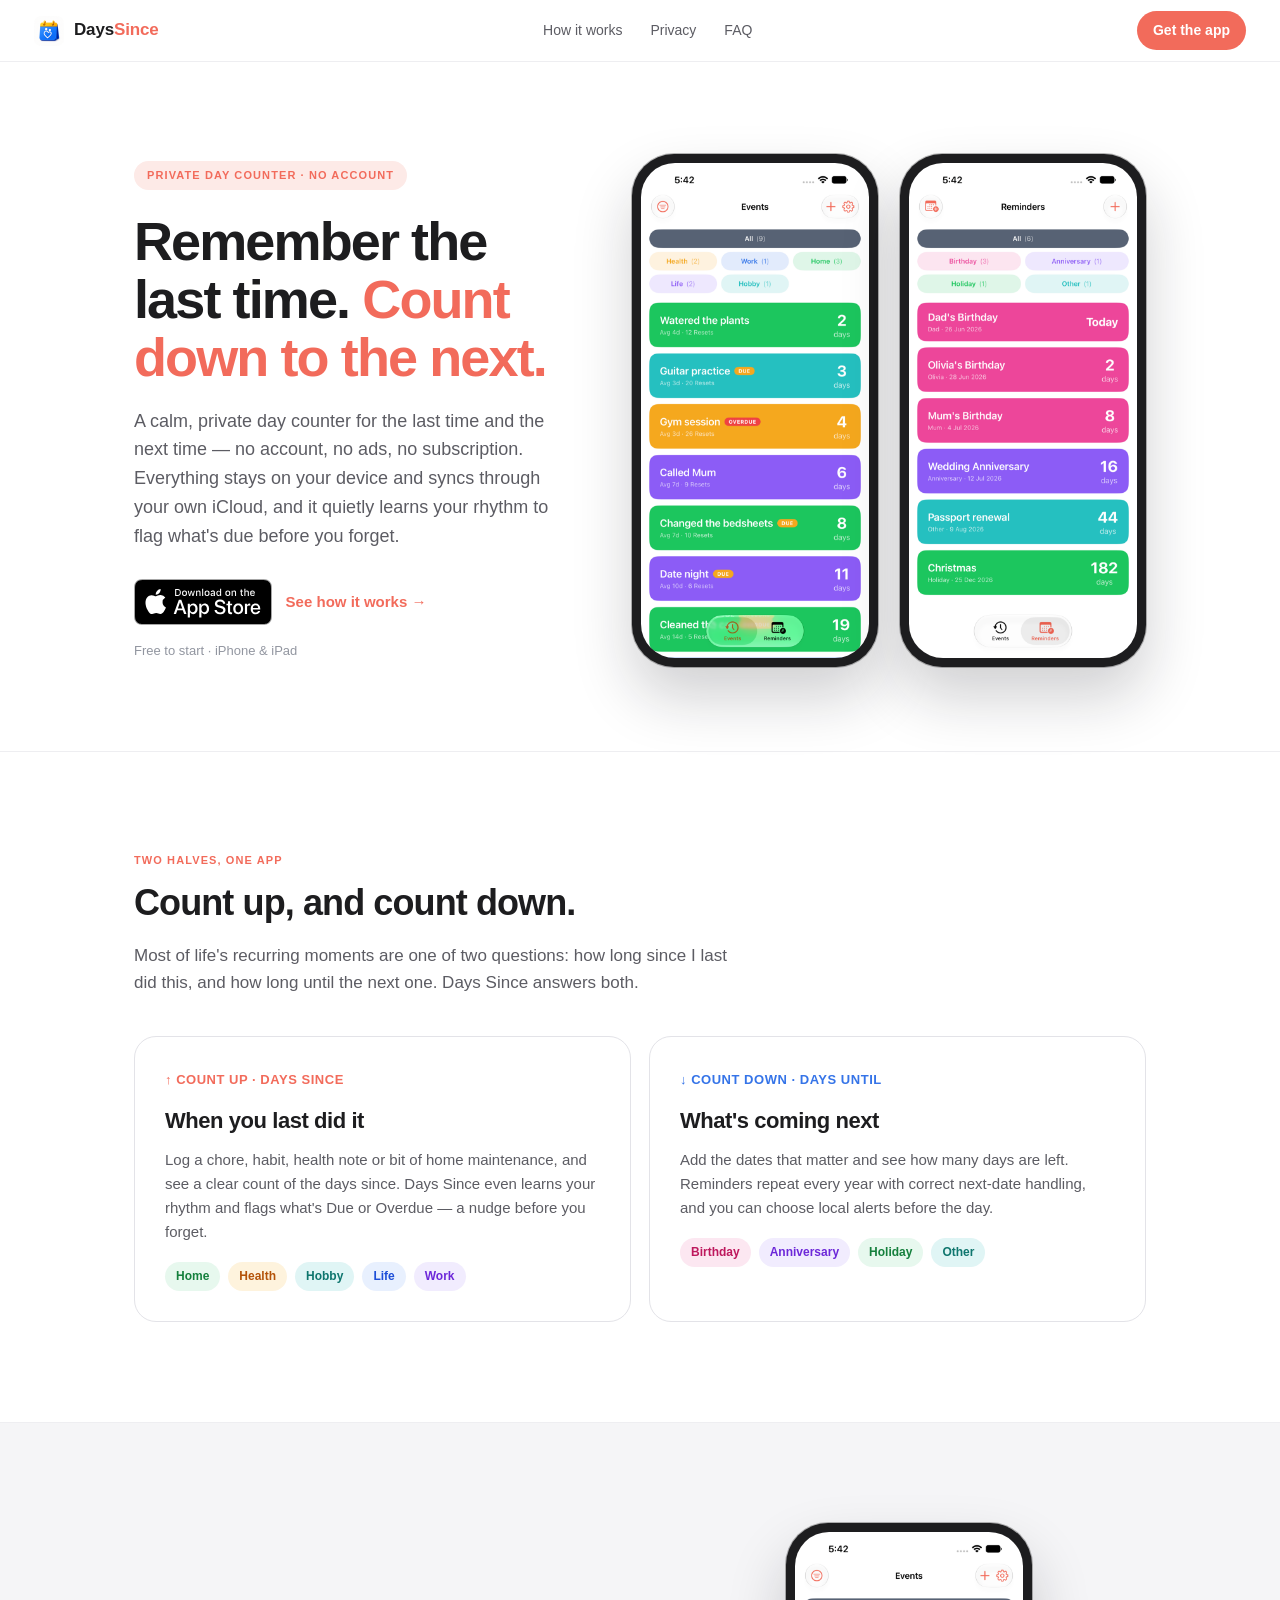
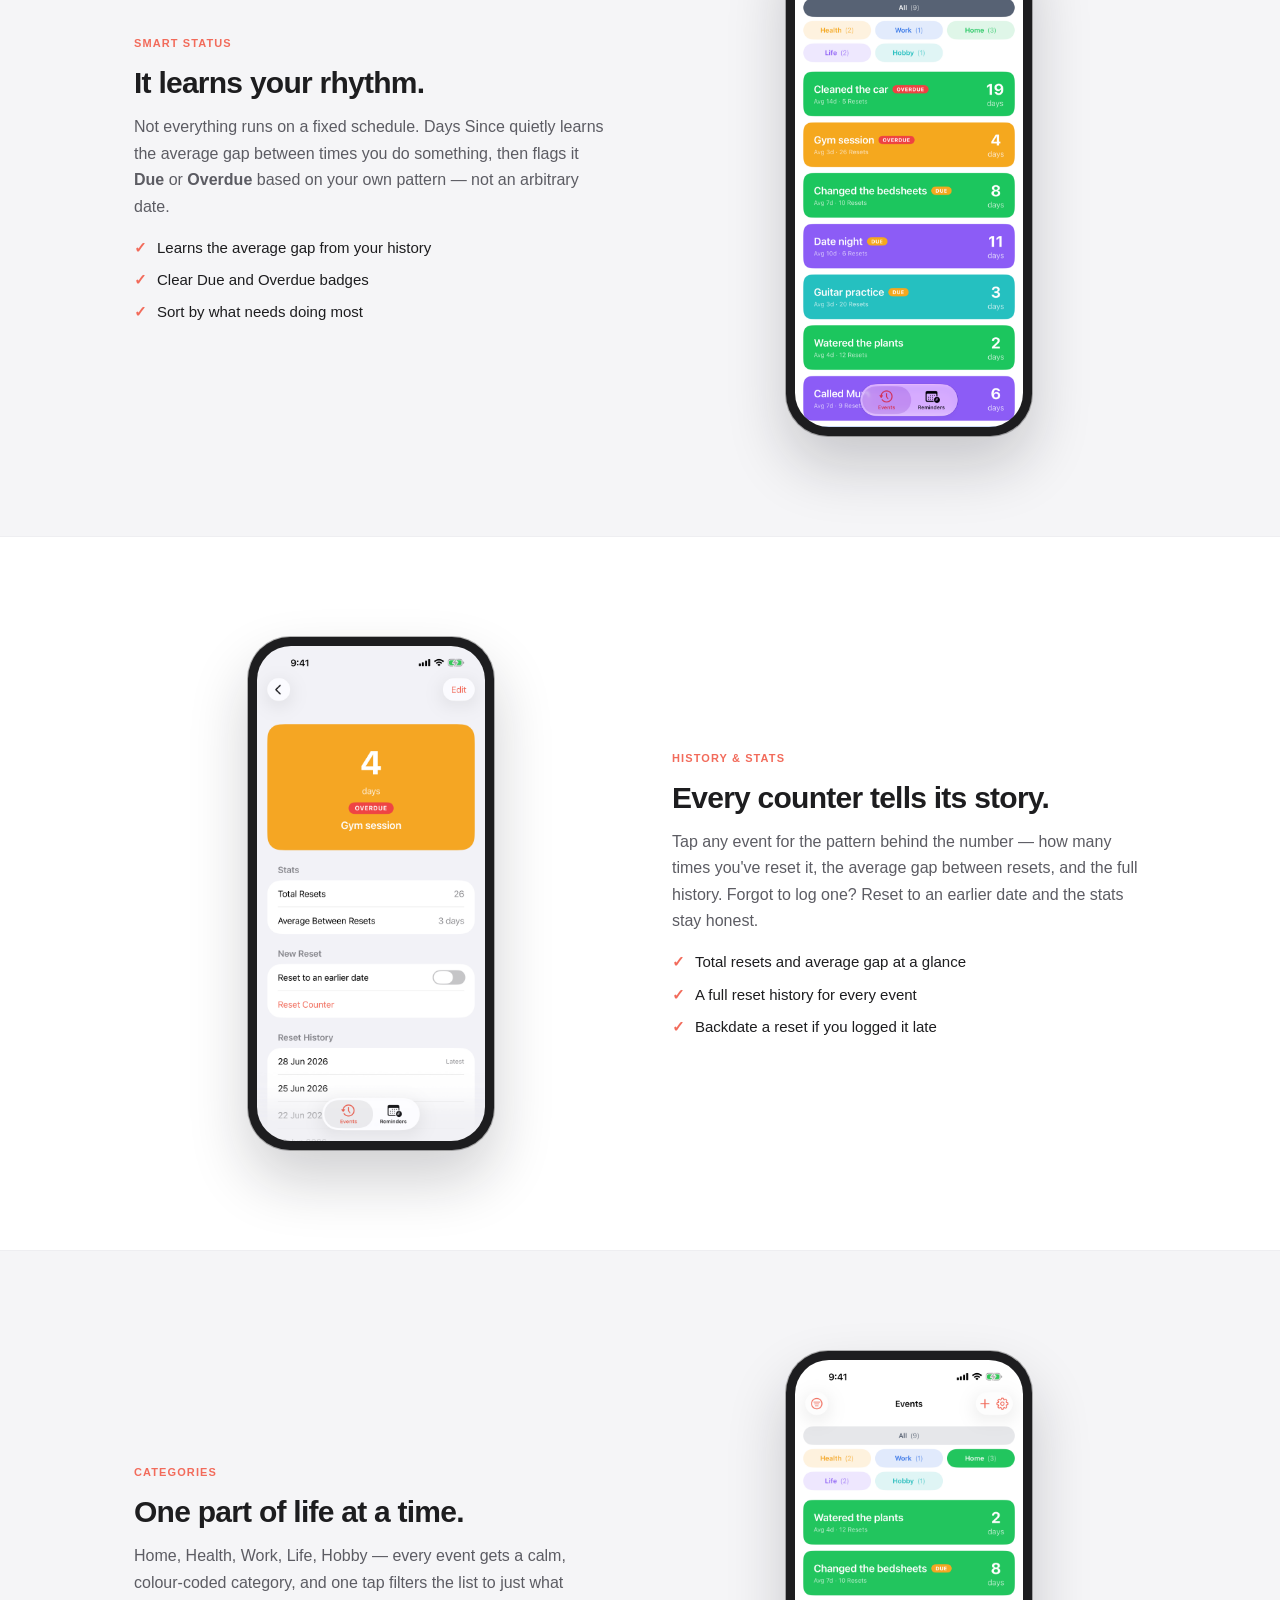
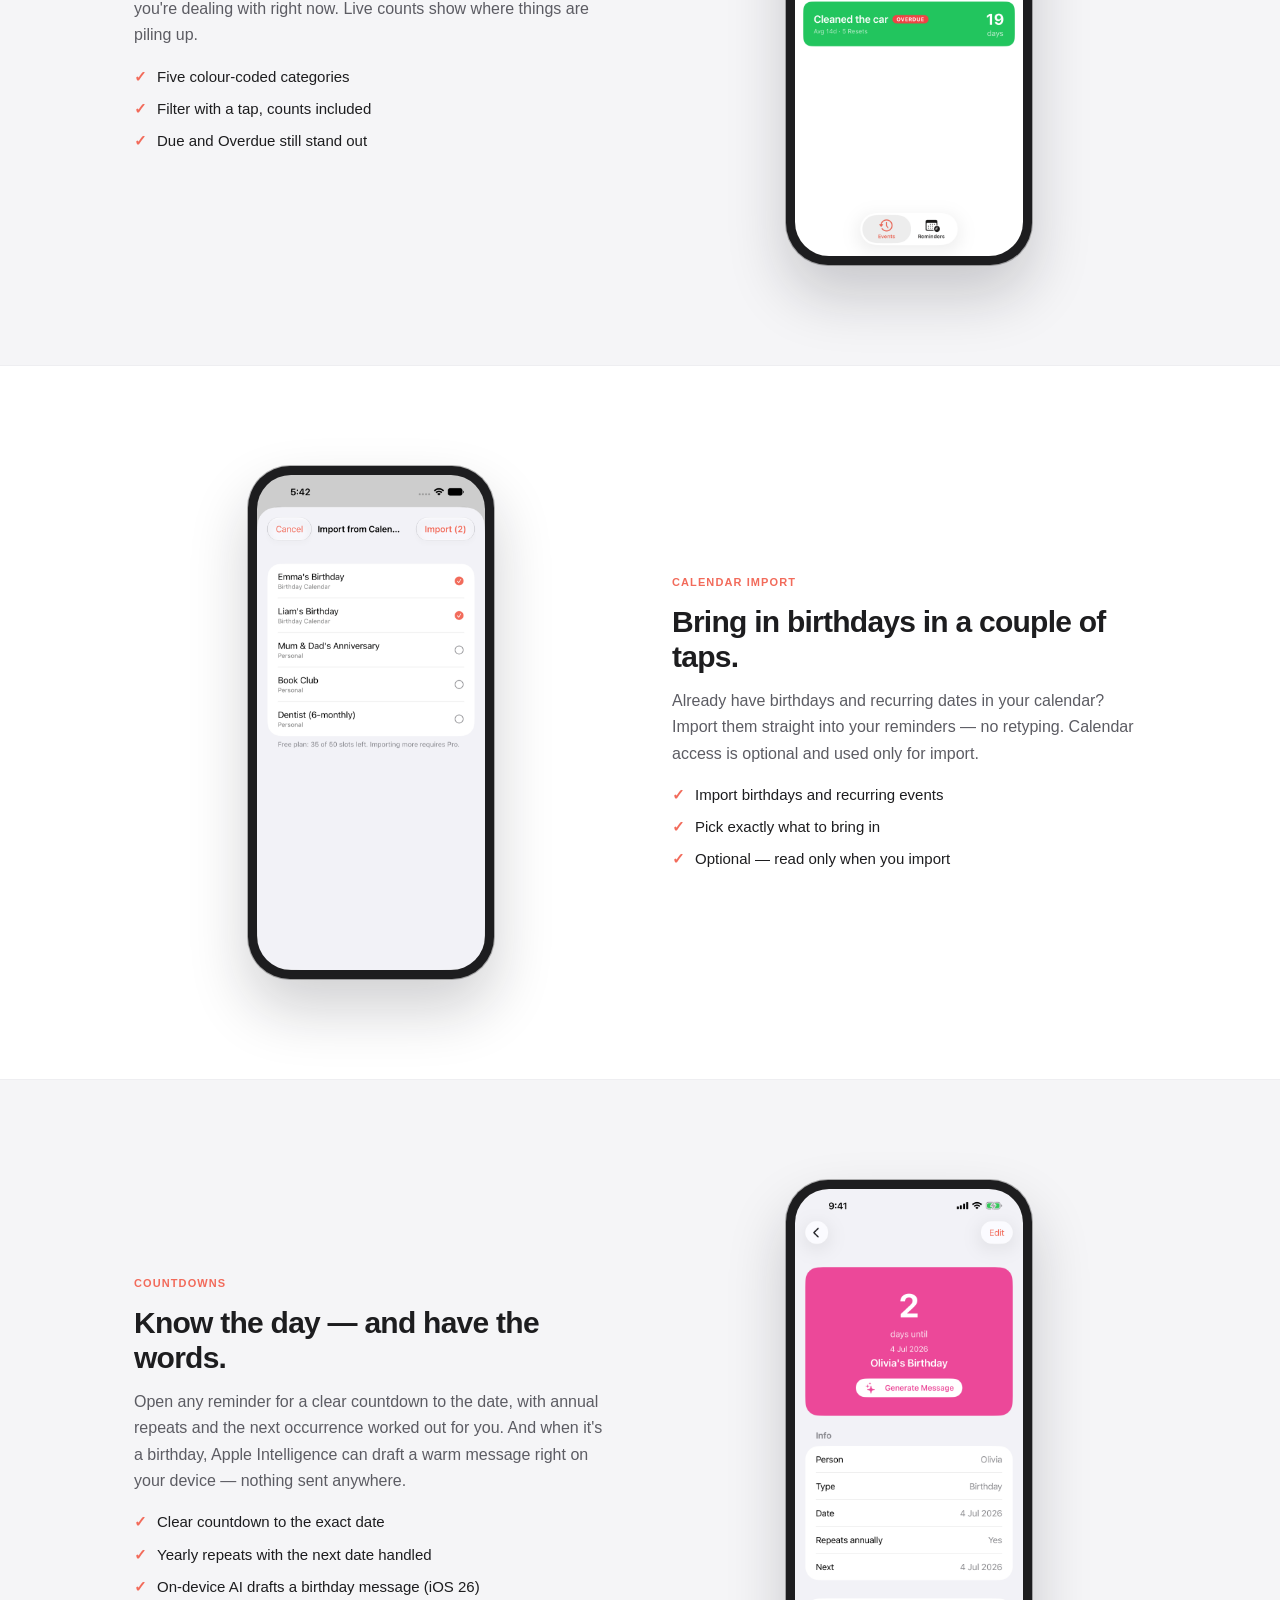
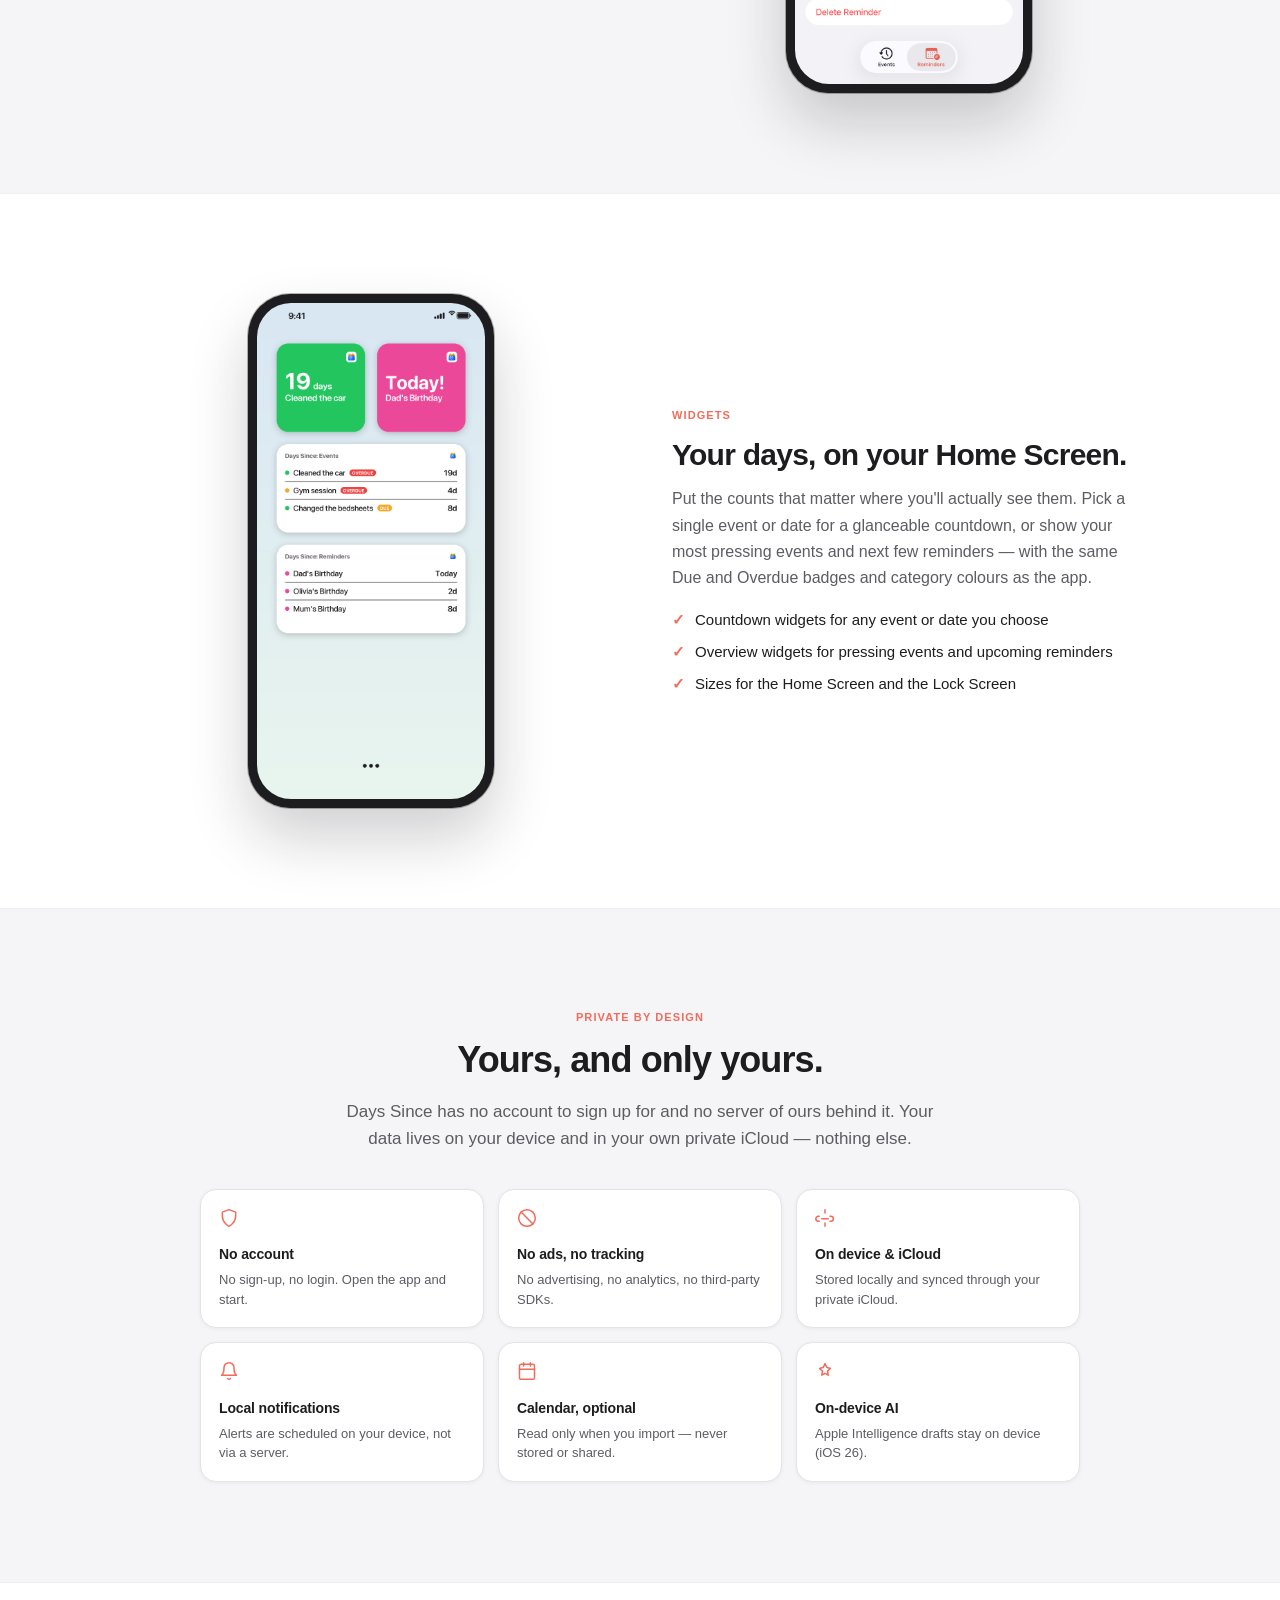
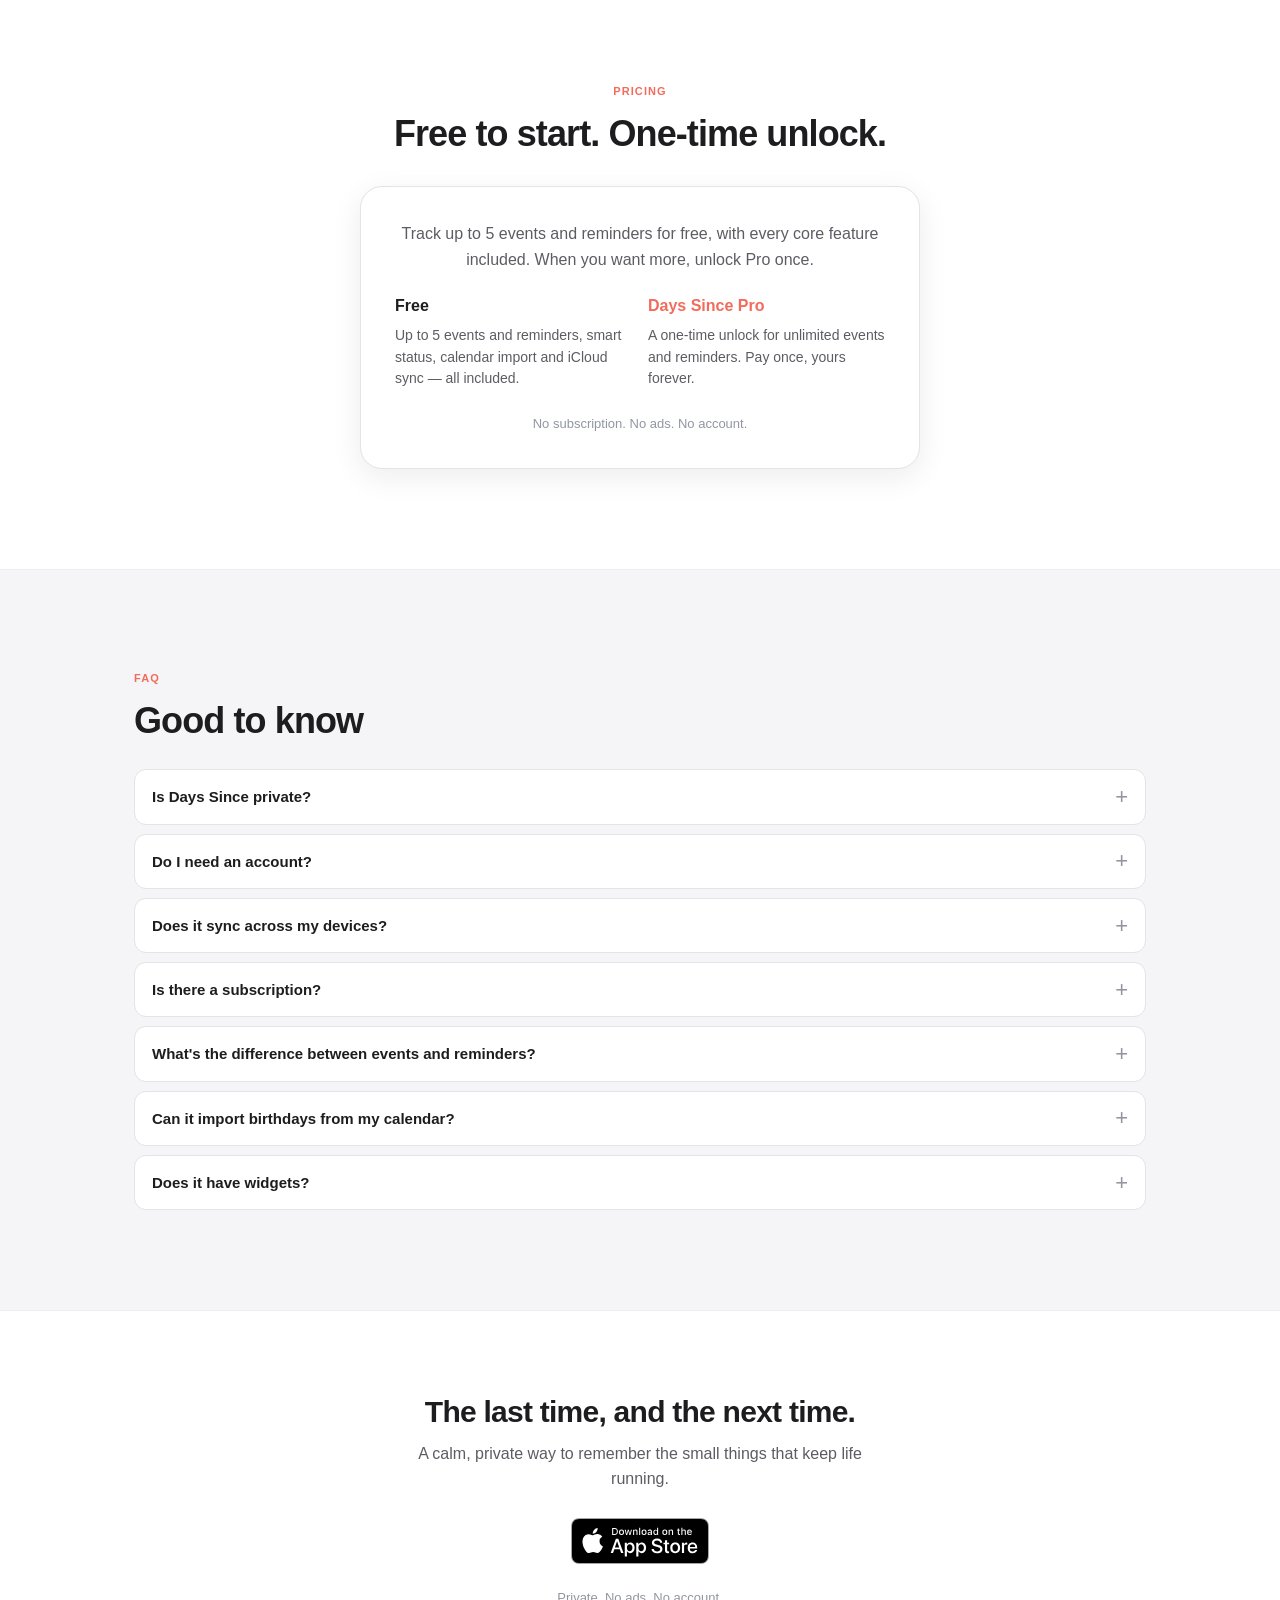
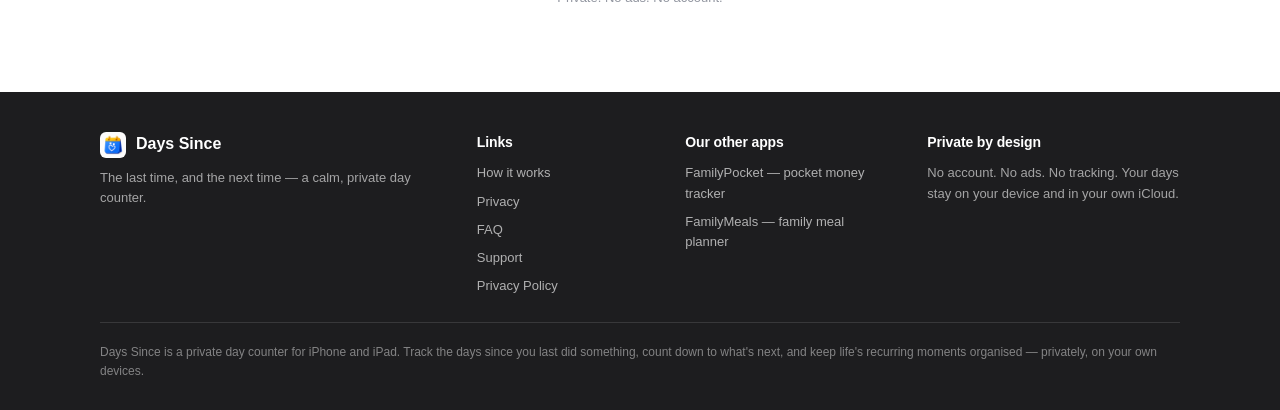
==== index.html @ a07895dc "Footer: rebuild as four-column grid matching sibling sites (Links / Our other apps / Private by desi" ====
<!DOCTYPE html>
<html lang="en">
<head>
  <meta charset="UTF-8" />
  <meta name="viewport" content="width=device-width, initial-scale=1.0" />

  <title>Days Since | Private Day Counter — No Account, No Subscription</title>
  <meta name="description" content="A calm, private day counter for the last time and the next time. Track days since, count down to birthdays. No account, no ads, no subscription." />
  <meta property="og:title" content="Days Since — Private day counter, no account or subscription" />
  <meta property="og:description" content="A calm, private day counter for the last time and the next time. No account, no ads, no subscription. Smart Due reminders, on your device, synced via iCloud." />
  <meta property="og:type" content="website" />
  <meta property="og:image" content="https://www.dayssince.co.nz/app-icon.png" />
  <meta property="og:image:width" content="1024" />
  <meta property="og:image:height" content="1024" />
  <meta property="og:url" content="https://www.dayssince.co.nz/" />
  <meta name="twitter:card" content="summary" />
  <meta name="twitter:title" content="Days Since — Private day counter, no account or subscription" />
  <meta name="twitter:description" content="A calm, private day counter for the last time and the next time. No account, no ads, no subscription. Smart Due reminders, synced via iCloud." />
  <meta name="twitter:image" content="https://www.dayssince.co.nz/app-icon.png" />
  <link rel="icon" href="app-icon-small.png" />
  <link rel="canonical" href="https://www.dayssince.co.nz/" />

  <script type="application/ld+json">
  {
    "@context": "https://schema.org",
    "@graph": [
      {
        "@type": "Organization",
        "@id": "https://www.dayssince.co.nz/#organization",
        "name": "Days Since",
        "url": "https://www.dayssince.co.nz/",
        "logo": "https://www.dayssince.co.nz/app-icon.png",
        "sameAs": [ "https://apps.apple.com/app/id6783971241" ]
      },
      {
        "@type": "WebSite",
        "@id": "https://www.dayssince.co.nz/#website",
        "url": "https://www.dayssince.co.nz/",
        "name": "Days Since",
        "publisher": { "@id": "https://www.dayssince.co.nz/#organization" }
      },
      {
        "@type": "MobileApplication",
        "@id": "https://www.dayssince.co.nz/#app",
        "name": "Days Since: Events & Reminders",
        "operatingSystem": "iOS",
        "applicationCategory": "ProductivityApplication",
        "description": "A private day counter for the last time and the next time. Track days since you last did something, and count down to birthdays, anniversaries and holidays. Private, iCloud-synced, no ads, no account.",
        "url": "https://www.dayssince.co.nz/",
        "publisher": { "@id": "https://www.dayssince.co.nz/#organization" },
        "offers": { "@type": "Offer", "price": "0", "priceCurrency": "NZD" }
      },
      {
        "@type": "FAQPage",
        "@id": "https://www.dayssince.co.nz/#faq",
        "mainEntity": [
          {
            "@type": "Question",
            "name": "Is Days Since private?",
            "acceptedAnswer": { "@type": "Answer", "text": "Yes. There are no accounts, no ads and no tracking. Your data stays on your device and in your own private iCloud — there is no developer server for it to be sent to." }
          },
          {
            "@type": "Question",
            "name": "Do I need an account?",
            "acceptedAnswer": { "@type": "Answer", "text": "No. There is no sign-up and no login. Open the app and start tracking." }
          },
          {
            "@type": "Question",
            "name": "Does it sync across my devices?",
            "acceptedAnswer": { "@type": "Answer", "text": "Yes, through your private iCloud. Your iPhone and iPad stay in sync automatically, with no account needed." }
          },
          {
            "@type": "Question",
            "name": "Is there a subscription?",
            "acceptedAnswer": { "@type": "Answer", "text": "No. Days Since is free to start, and a single one-time Pro unlock removes the limit. Pay once, yours forever — no subscription." }
          },
          {
            "@type": "Question",
            "name": "What is the difference between events and reminders?",
            "acceptedAnswer": { "@type": "Answer", "text": "Events count up — the number of days since you last did something, like a chore or a habit. Reminders count down — the days until an upcoming date, like a birthday or anniversary." }
          },
          {
            "@type": "Question",
            "name": "Can it import birthdays from my calendar?",
            "acceptedAnswer": { "@type": "Answer", "text": "Yes, optionally. Days Since can read your calendar when you choose to import, so you can bring in birthdays and recurring dates in a couple of taps. Calendar access is used only for import." }
          },
          {
            "@type": "Question",
            "name": "Does it have widgets?",
            "acceptedAnswer": { "@type": "Answer", "text": "Yes. There are countdown widgets for a single event or date, plus overview widgets for your most pressing events and upcoming reminders — in sizes for both the Home Screen and the Lock Screen." }
          }
        ]
      }
    ]
  }
  </script>

  <style>
    *, *::before, *::after { box-sizing: border-box; margin: 0; padding: 0; }

    :root {
      --coral:       #F26B5B;   /* primary accent */
      --coral-dark:  #DE4F3E;   /* hover / pressed */
      --coral-light: #FDEAE7;   /* tints, eyebrow bg */
      /* category accents (used sparingly as motif) */
      --navy:   #3574E8;
      --purple: #8B5CF6;
      --teal:   #2ABFBF;
      --amber:  #F5A623;
      --green:  #22C55E;
      --pink:   #EC4899;
      --red:    #EF4444;

      --bg:        #F5F5F7;   /* light app-grey (alt sections) */
      --card:      #FFFFFF;
      --text:      #1D1D1F;   /* near-black */
      --text-sec:  #5C5C63;
      --text-muted:#9296A0;
      --border:    #E3E3E8;
      --border-lt: #EEEEF1;
      --shadow:    0 1px 4px rgba(20,20,30,0.05);
      --shadow-md: 0 8px 30px rgba(20,20,30,0.08);
      --r-sm: 8px; --r-md: 12px; --r-lg: 16px; --r-xl: 22px; --r-full: 9999px;
    }

    html { scroll-behavior: smooth; }
    body { font-family: -apple-system, BlinkMacSystemFont, "Segoe UI", Roboto, sans-serif; background: var(--card); color: var(--text); line-height: 1.55; -webkit-text-size-adjust: 100%; }
    a { color: inherit; text-decoration: none; }

    /* ── Nav ── */
    nav {
      position: sticky; top: 0; z-index: 100;
      background: rgba(255,255,255,0.9); backdrop-filter: blur(12px);
      border-bottom: 1px solid var(--border-lt);
      padding: 0 22px; height: 58px;
      display: flex; align-items: center; justify-content: space-between;
    }
    .nav-brand { display: flex; align-items: center; gap: 10px; font-size: 17px; font-weight: 700; letter-spacing: -0.01em; }
    .nav-brand img { width: 30px; height: 30px; border-radius: 7px; }
    .nav-brand b { color: var(--coral); font-weight: 700; }
    .nav-links { display: none; }
    .nav-cta {
      display: inline-flex; align-items: center; gap: 8px;
      background: var(--coral); color: white;
      padding: 9px 16px; border-radius: var(--r-full);
      font-size: 14px; font-weight: 600;
    }
    .nav-cta:hover { background: var(--coral-dark); }

    /* ── Buttons / badges ── */
    .appstore img { height: 46px; width: auto; display: block; }
    .appstore { display: inline-block; line-height: 0; }
    .btn-text { font-size: 15px; font-weight: 600; color: var(--coral); }

    /* ── Hero ── */
    .hero { max-width: 1080px; margin: 0 auto; padding: 64px 22px 60px; text-align: center; }
    .eyebrow { font-size: 11px; font-weight: 700; letter-spacing: 0.1em; color: var(--coral); background: var(--coral-light); padding: 6px 13px; border-radius: var(--r-full); display: inline-block; margin-bottom: 22px; text-transform: uppercase; }
    .hero h1 { font-size: 38px; font-weight: 800; line-height: 1.08; letter-spacing: -0.03em; margin-bottom: 20px; }
    .hero h1 em { color: var(--coral); font-style: normal; }
    .hero p.sub { font-size: 18px; color: var(--text-sec); line-height: 1.6; max-width: 620px; margin: 0 auto 28px; }
    .hero-cta { display: flex; flex-direction: column; align-items: center; gap: 14px; margin-bottom: 16px; }
    .trust-line { font-size: 13px; color: var(--text-muted); }
    .hero-phones { display: flex; flex-direction: column; align-items: center; gap: 26px; margin-top: 52px; }

    /* ── Phone frame (real screenshots) ── */
    .phone {
      width: 246px; background: #1D1D1F; border-radius: 42px; padding: 9px;
      box-shadow: 0 30px 60px rgba(20,20,30,0.20), 0 0 0 1px rgba(0,0,0,0.28);
      flex-shrink: 0;
    }
    .phone-photo { display: block; width: 100%; border-radius: 34px; }

    /* ── Section common ── */
    section { border-top: 1px solid var(--border-lt); }
    .inner { max-width: 1080px; margin: 0 auto; padding: 80px 22px; }
    .sec-eyebrow { font-size: 11px; font-weight: 700; letter-spacing: 0.1em; color: var(--coral); text-transform: uppercase; margin-bottom: 14px; }
    .sec-h2 { font-size: 30px; font-weight: 800; letter-spacing: -0.025em; line-height: 1.12; margin-bottom: 18px; }
    .sec-lede { font-size: 17px; color: var(--text-sec); line-height: 1.6; max-width: 600px; }
    .alt { background: var(--bg); }

    /* ── Two halves ── */
    .halves { display: grid; grid-template-columns: 1fr; gap: 18px; margin-top: 40px; }
    .half { background: var(--card); border: 1px solid var(--border); border-radius: var(--r-xl); padding: 30px; }
    .half .dir { font-size: 13px; font-weight: 800; letter-spacing: 0.04em; text-transform: uppercase; display: inline-flex; align-items: center; gap: 7px; margin-bottom: 14px; }
    .half.up .dir { color: var(--coral); }
    .half.down .dir { color: var(--navy); }
    .half h3 { font-size: 22px; font-weight: 800; letter-spacing: -0.02em; margin-bottom: 10px; }
    .half p { font-size: 15px; color: var(--text-sec); line-height: 1.6; margin-bottom: 18px; }
    .tags { display: flex; flex-wrap: wrap; gap: 8px; }
    .tag { font-size: 12px; font-weight: 600; padding: 5px 11px; border-radius: var(--r-full); }
    .tag.t-green  { background: #E7F8EE; color: #15803D; }
    .tag.t-amber  { background: #FEF3DD; color: #B45309; }
    .tag.t-teal   { background: #E0F5F5; color: #0F766E; }
    .tag.t-navy   { background: #E8F0FE; color: #1D4ED8; }
    .tag.t-pink   { background: #FCE7F1; color: #BE185D; }
    .tag.t-purple { background: #F1ECFE; color: #6D28D9; }

    /* ── Feature row ── */
    .feature .row { display: flex; flex-direction: column; gap: 34px; align-items: center; }
    .feature .copy { width: 100%; }
    .feature h2 { font-size: 26px; font-weight: 800; letter-spacing: -0.025em; line-height: 1.14; margin-bottom: 14px; }
    .feature p { font-size: 16px; color: var(--text-sec); line-height: 1.65; margin-bottom: 16px; max-width: 520px; }
    .feature ul { list-style: none; display: flex; flex-direction: column; gap: 9px; }
    .feature li { display: flex; gap: 10px; align-items: flex-start; font-size: 15px; color: var(--text); }
    .feature li .ck { color: var(--coral); font-weight: 800; flex-shrink: 0; }
    .visual { display: flex; justify-content: center; }

    /* ── Privacy band ── */
    .privacy .inner { text-align: center; }
    .privacy .sec-lede { margin: 0 auto 36px; }
    .priv-grid { display: grid; grid-template-columns: 1fr 1fr; gap: 14px; max-width: 880px; margin: 0 auto; text-align: left; }
    .priv-item { background: var(--card); border: 1px solid var(--border); border-radius: var(--r-lg); padding: 18px; box-shadow: var(--shadow); }
    .priv-item svg { width: 20px; height: 20px; color: var(--coral); margin-bottom: 9px; }
    .priv-item h3 { font-size: 14px; font-weight: 700; margin-bottom: 4px; letter-spacing: -0.01em; }
    .priv-item p { font-size: 13px; color: var(--text-sec); line-height: 1.5; }

    /* ── Pricing ── */
    .pricing .inner { text-align: center; }
    .price-card { max-width: 560px; margin: 32px auto 0; background: var(--card); border: 1px solid var(--border); border-radius: var(--r-xl); box-shadow: var(--shadow-md); padding: 34px; }
    .price-card .lede { font-size: 16px; color: var(--text-sec); line-height: 1.6; margin-bottom: 22px; }
    .price-split { display: grid; grid-template-columns: 1fr; gap: 16px; text-align: left; }
    .tier h3 { font-size: 16px; font-weight: 800; margin-bottom: 6px; }
    .tier.pro h3 { color: var(--coral); }
    .tier p { font-size: 14px; color: var(--text-sec); line-height: 1.55; }
    .price-note { font-size: 13px; color: var(--text-muted); margin-top: 24px; }

    /* ── FAQ ── */
    .faq-list { display: flex; flex-direction: column; gap: 9px; margin-top: 28px; }
    .faq-list details { background: var(--card); border: 1px solid var(--border); border-radius: var(--r-md); padding: 15px 17px; }
    .faq-list details[open] { border-color: var(--coral); }
    .faq-list summary { font-size: 15px; font-weight: 600; color: var(--text); cursor: pointer; list-style: none; display: flex; justify-content: space-between; align-items: center; gap: 12px; }
    .faq-list summary::-webkit-details-marker { display: none; }
    .faq-list summary::after { content: "+"; font-size: 22px; font-weight: 400; color: var(--text-muted); flex-shrink: 0; line-height: 1; }
    .faq-list details[open] summary::after { content: "−"; color: var(--coral); }
    .faq-list details p { font-size: 14px; color: var(--text-sec); line-height: 1.6; margin-top: 11px; }

    /* ── Final CTA ── */
    .final { text-align: center; }
    .final .inner { padding: 84px 22px; }
    .final h2 { font-size: 30px; font-weight: 800; letter-spacing: -0.025em; line-height: 1.1; margin-bottom: 14px; }
    .final p { font-size: 16px; color: var(--text-sec); margin: 0 auto 26px; max-width: 480px; }
    .final .appstore { margin: 0 auto; }
    .final .trust-line { margin-top: 16px; }

    /* ── Footer ── */
    footer { background: var(--text); color: rgba(255,255,255,0.6); padding: 40px 22px 30px; font-size: 13px; }
    .foot-grid { max-width: 1080px; margin: 0 auto; display: grid; grid-template-columns: 1fr; gap: 28px; }
    .foot-brand { display: flex; align-items: center; gap: 10px; font-size: 16px; font-weight: 700; color: white; margin-bottom: 10px; }
    .foot-brand img { width: 26px; height: 26px; border-radius: 6px; }
    .foot-col h5 { font-size: 14px; font-weight: 700; color: white; margin-bottom: 10px; letter-spacing: -0.01em; }
    .foot-col p { line-height: 1.55; }
    .foot-col ul { list-style: none; display: flex; flex-direction: column; gap: 8px; }
    .foot-col ul a { color: rgba(255,255,255,0.65); }
    .foot-col ul a:hover { color: white; }
    .foot-legal { max-width: 1080px; margin: 26px auto 0; padding-top: 20px; border-top: 1px solid rgba(255,255,255,0.12); font-size: 12px; color: rgba(255,255,255,0.45); line-height: 1.55; }

    /* ── Tablet ── */
    @media (min-width: 640px) {
      .halves { grid-template-columns: 1fr 1fr; }
      .priv-grid { grid-template-columns: repeat(3, 1fr); }
      .price-split { grid-template-columns: 1fr 1fr; }
      .hero h1 { font-size: 46px; }
      .foot-grid { grid-template-columns: 2fr 1fr 1.2fr 1.5fr; gap: 40px; }
    }

    /* ── Desktop ── */
    @media (min-width: 920px) {
      nav { padding: 0 34px; height: 62px; }
      .nav-links { display: flex; gap: 28px; font-size: 14px; font-weight: 500; color: var(--text-sec); }
      .nav-links a:hover { color: var(--text); }

      .hero { padding: 92px 34px 84px; display: grid; grid-template-columns: 1fr auto; gap: 60px; align-items: center; text-align: left; }
      .hero > div:first-child { max-width: 540px; }
      .hero h1 { font-size: 54px; letter-spacing: -0.035em; }
      .hero p.sub { margin-left: 0; }
      .hero-cta { flex-direction: row; align-items: center; }
      .hero-phones { flex-direction: row; gap: 22px; margin-top: 0; }

      .inner { padding: 100px 34px; }
      .sec-h2 { font-size: 36px; }

      .feature .row { display: grid; grid-template-columns: 1fr 1fr; gap: 64px; align-items: center; }
      .feature .row.flip { direction: rtl; }
      .feature .row.flip > * { direction: ltr; }
      .feature h2 { font-size: 30px; }
    }
  </style>
</head>
<body>

<!-- ── NAV ── -->
<nav>
  <a href="/" class="nav-brand">
    <img src="app-icon-small.png" alt="Days Since icon" />
    <span>Days<b>Since</b></span>
  </a>
  <div class="nav-links">
    <a href="#two">How it works</a>
    <a href="#privacy">Privacy</a>
    <a href="#faq">FAQ</a>
  </div>
  <a href="https://apps.apple.com/app/id6783971241" class="nav-cta">Get the app</a>
</nav>

<!-- ── HERO ── -->
<div class="hero">
  <div>
    <div class="eyebrow">Private day counter · no account</div>
    <h1>Remember the last time. <em>Count down to the next.</em></h1>
    <p class="sub">A calm, private day counter for the last time and the next time — no account, no ads, no subscription. Everything stays on your device and syncs through your own iCloud, and it quietly learns your rhythm to flag what's due before you forget.</p>
    <div class="hero-cta">
      <a href="https://apps.apple.com/app/id6783971241" class="appstore"><img src="/images/app-store-badge.svg" alt="Download on the App Store" height="46"></a>
      <a href="#two" class="btn-text">See how it works →</a>
    </div>
    <div class="trust-line">Free to start · iPhone &amp; iPad</div>
  </div>

  <div class="hero-phones">
    <div class="phone"><img class="phone-photo" src="screenshots/eventsDays.png" alt="Days Since events list — days since you last did each thing" /></div>
    <div class="phone"><img class="phone-photo" src="screenshots/reminders.png" alt="Days Since reminders list — countdown to upcoming birthdays and dates" /></div>
  </div>
</div>

<!-- ── THE TWO HALVES ── -->
<section id="two">
  <div class="inner">
    <div class="sec-eyebrow">Two halves, one app</div>
    <h2 class="sec-h2">Count up, and count down.</h2>
    <p class="sec-lede">Most of life's recurring moments are one of two questions: how long since I last did this, and how long until the next one. Days Since answers both.</p>
    <div class="halves">
      <div class="half up">
        <div class="dir">↑ Count up · Days since</div>
        <h3>When you last did it</h3>
        <p>Log a chore, habit, health note or bit of home maintenance, and see a clear count of the days since. Days Since even learns your rhythm and flags what's Due or Overdue — a nudge before you forget.</p>
        <div class="tags">
          <span class="tag t-green">Home</span>
          <span class="tag t-amber">Health</span>
          <span class="tag t-teal">Hobby</span>
          <span class="tag t-navy">Life</span>
          <span class="tag t-purple">Work</span>
        </div>
      </div>
      <div class="half down">
        <div class="dir">↓ Count down · Days until</div>
        <h3>What's coming next</h3>
        <p>Add the dates that matter and see how many days are left. Reminders repeat every year with correct next-date handling, and you can choose local alerts before the day.</p>
        <div class="tags">
          <span class="tag t-pink">Birthday</span>
          <span class="tag t-purple">Anniversary</span>
          <span class="tag t-green">Holiday</span>
          <span class="tag t-teal">Other</span>
        </div>
      </div>
    </div>
  </div>
</section>

<!-- ── FEATURE: SMART DUE / OVERDUE ── -->
<section class="feature alt" id="smart">
  <div class="inner">
    <div class="row">
      <div class="copy">
        <div class="sec-eyebrow">Smart status</div>
        <h2>It learns your rhythm.</h2>
        <p>Not everything runs on a fixed schedule. Days Since quietly learns the average gap between times you do something, then flags it <strong>Due</strong> or <strong>Overdue</strong> based on your own pattern — not an arbitrary date.</p>
        <ul>
          <li><span class="ck">✓</span> Learns the average gap from your history</li>
          <li><span class="ck">✓</span> Clear Due and Overdue badges</li>
          <li><span class="ck">✓</span> Sort by what needs doing most</li>
        </ul>
      </div>
      <div class="visual">
        <div class="phone"><img class="phone-photo" src="screenshots/eventsPriority.png" alt="Days Since events sorted by status, with Due and Overdue badges" /></div>
      </div>
    </div>
  </div>
</section>

<!-- ── FEATURE: HISTORY & STATS ── -->
<section class="feature" id="history">
  <div class="inner">
    <div class="row flip">
      <div class="copy">
        <div class="sec-eyebrow">History &amp; stats</div>
        <h2>Every counter tells its story.</h2>
        <p>Tap any event for the pattern behind the number — how many times you've reset it, the average gap between resets, and the full history. Forgot to log one? Reset to an earlier date and the stats stay honest.</p>
        <ul>
          <li><span class="ck">✓</span> Total resets and average gap at a glance</li>
          <li><span class="ck">✓</span> A full reset history for every event</li>
          <li><span class="ck">✓</span> Backdate a reset if you logged it late</li>
        </ul>
      </div>
      <div class="visual">
        <div class="phone"><img class="phone-photo" src="screenshots/eventDetail.png" alt="Days Since event detail — day count with total resets, average between resets and reset history" /></div>
      </div>
    </div>
  </div>
</section>

<!-- ── FEATURE: CATEGORIES ── -->
<section class="feature alt" id="categories">
  <div class="inner">
    <div class="row">
      <div class="copy">
        <div class="sec-eyebrow">Categories</div>
        <h2>One part of life at a time.</h2>
        <p>Home, Health, Work, Life, Hobby — every event gets a calm, colour-coded category, and one tap filters the list to just what you're dealing with right now. Live counts show where things are piling up.</p>
        <ul>
          <li><span class="ck">✓</span> Five colour-coded categories</li>
          <li><span class="ck">✓</span> Filter with a tap, counts included</li>
          <li><span class="ck">✓</span> Due and Overdue still stand out</li>
        </ul>
      </div>
      <div class="visual">
        <div class="phone"><img class="phone-photo" src="screenshots/eventsFiltered.png" alt="Days Since events filtered to the Home category, with colour-coded category chips" /></div>
      </div>
    </div>
  </div>
</section>

<!-- ── FEATURE: CALENDAR IMPORT ── -->
<section class="feature" id="import">
  <div class="inner">
    <div class="row flip">
      <div class="copy">
        <div class="sec-eyebrow">Calendar import</div>
        <h2>Bring in birthdays in a couple of taps.</h2>
        <p>Already have birthdays and recurring dates in your calendar? Import them straight into your reminders — no retyping. Calendar access is optional and used only for import.</p>
        <ul>
          <li><span class="ck">✓</span> Import birthdays and recurring events</li>
          <li><span class="ck">✓</span> Pick exactly what to bring in</li>
          <li><span class="ck">✓</span> Optional — read only when you import</li>
        </ul>
      </div>
      <div class="visual">
        <div class="phone"><img class="phone-photo" src="screenshots/importCal.png" alt="Days Since import-from-calendar sheet, selecting birthdays to import" /></div>
      </div>
    </div>
  </div>
</section>

<!-- ── FEATURE: REMINDER DETAIL / BIRTHDAYS ── -->
<section class="feature alt" id="birthdays">
  <div class="inner">
    <div class="row">
      <div class="copy">
        <div class="sec-eyebrow">Countdowns</div>
        <h2>Know the day — and have the words.</h2>
        <p>Open any reminder for a clear countdown to the date, with annual repeats and the next occurrence worked out for you. And when it's a birthday, Apple Intelligence can draft a warm message right on your device — nothing sent anywhere.</p>
        <ul>
          <li><span class="ck">✓</span> Clear countdown to the exact date</li>
          <li><span class="ck">✓</span> Yearly repeats with the next date handled</li>
          <li><span class="ck">✓</span> On-device AI drafts a birthday message (iOS 26)</li>
        </ul>
      </div>
      <div class="visual">
        <div class="phone"><img class="phone-photo" src="screenshots/reminderDetail.png" alt="Days Since reminder detail — countdown to a birthday with on-device Generate Message button" /></div>
      </div>
    </div>
  </div>
</section>

<!-- ── FEATURE: WIDGETS ── -->
<section class="feature" id="widgets">
  <div class="inner">
    <div class="row flip">
      <div class="copy">
        <div class="sec-eyebrow">Widgets</div>
        <h2>Your days, on your Home Screen.</h2>
        <p>Put the counts that matter where you'll actually see them. Pick a single event or date for a glanceable countdown, or show your most pressing events and next few reminders — with the same Due and Overdue badges and category colours as the app.</p>
        <ul>
          <li><span class="ck">✓</span> Countdown widgets for any event or date you choose</li>
          <li><span class="ck">✓</span> Overview widgets for pressing events and upcoming reminders</li>
          <li><span class="ck">✓</span> Sizes for the Home Screen and the Lock Screen</li>
        </ul>
      </div>
      <div class="visual">
        <div class="phone"><img class="phone-photo" src="screenshots/widgets.png" alt="Days Since Home Screen widgets — countdown widgets for an event and a birthday, plus events overview and upcoming reminders widgets" /></div>
      </div>
    </div>
  </div>
</section>

<!-- ── PRIVACY BAND ── -->
<section class="privacy alt" id="privacy">
  <div class="inner">
    <div class="sec-eyebrow" style="text-align:center;">Private by design</div>
    <h2 class="sec-h2">Yours, and only yours.</h2>
    <p class="sec-lede">Days Since has no account to sign up for and no server of ours behind it. Your data lives on your device and in your own private iCloud — nothing else.</p>
    <div class="priv-grid">
      <div class="priv-item">
        <svg viewBox="0 0 24 24" fill="none" stroke="currentColor" stroke-width="1.8" stroke-linecap="round" stroke-linejoin="round"><path d="M12 22s8-4 8-12V5l-8-3-8 3v5c0 8 8 12 8 12z"/></svg>
        <h3>No account</h3>
        <p>No sign-up, no login. Open the app and start.</p>
      </div>
      <div class="priv-item">
        <svg viewBox="0 0 24 24" fill="none" stroke="currentColor" stroke-width="1.8" stroke-linecap="round" stroke-linejoin="round"><circle cx="12" cy="12" r="10"/><path d="M4.9 4.9l14.2 14.2"/></svg>
        <h3>No ads, no tracking</h3>
        <p>No advertising, no analytics, no third-party SDKs.</p>
      </div>
      <div class="priv-item">
        <svg viewBox="0 0 24 24" fill="none" stroke="currentColor" stroke-width="1.8" stroke-linecap="round" stroke-linejoin="round"><path d="M18 10h1a3 3 0 0 1 0 6h-1"/><path d="M5 10H4a3 3 0 0 0 0 6h1"/><path d="M8 13h8"/><path d="M12 2v4M12 18v4"/></svg>
        <h3>On device &amp; iCloud</h3>
        <p>Stored locally and synced through your private iCloud.</p>
      </div>
      <div class="priv-item">
        <svg viewBox="0 0 24 24" fill="none" stroke="currentColor" stroke-width="1.8" stroke-linecap="round" stroke-linejoin="round"><path d="M18 8a6 6 0 0 0-12 0c0 7-3 9-3 9h18s-3-2-3-9"/><path d="M10.3 21a1.94 1.94 0 0 0 3.4 0"/></svg>
        <h3>Local notifications</h3>
        <p>Alerts are scheduled on your device, not via a server.</p>
      </div>
      <div class="priv-item">
        <svg viewBox="0 0 24 24" fill="none" stroke="currentColor" stroke-width="1.8" stroke-linecap="round" stroke-linejoin="round"><rect x="3" y="4" width="18" height="18" rx="2"/><path d="M3 10h18M8 2v4M16 2v4"/></svg>
        <h3>Calendar, optional</h3>
        <p>Read only when you import — never stored or shared.</p>
      </div>
      <div class="priv-item">
        <svg viewBox="0 0 24 24" fill="none" stroke="currentColor" stroke-width="1.8" stroke-linecap="round" stroke-linejoin="round"><path d="M12 3l1.9 4.6L18.5 9l-3.5 3.1.9 4.9L12 14.8 8.1 17l.9-4.9L5.5 9l4.6-1.4z"/></svg>
        <h3>On-device AI</h3>
        <p>Apple Intelligence drafts stay on device (iOS 26).</p>
      </div>
    </div>
  </div>
</section>

<!-- ── PRICING ── -->
<section class="pricing" id="pricing">
  <div class="inner">
    <div class="sec-eyebrow" style="text-align:center;">Pricing</div>
    <h2 class="sec-h2">Free to start. One-time unlock.</h2>
    <div class="price-card">
      <p class="lede">Track up to 5 events and reminders for free, with every core feature included. When you want more, unlock Pro once.</p>
      <div class="price-split">
        <div class="tier">
          <h3>Free</h3>
          <p>Up to 5 events and reminders, smart status, calendar import and iCloud sync — all included.</p>
        </div>
        <div class="tier pro">
          <h3>Days Since Pro</h3>
          <p>A one-time unlock for unlimited events and reminders. Pay once, yours forever.</p>
        </div>
      </div>
      <p class="price-note">No subscription. No ads. No account.</p>
    </div>
  </div>
</section>

<!-- ── FAQ ── -->
<section class="faq alt" id="faq">
  <div class="inner">
    <div class="sec-eyebrow">FAQ</div>
    <h2 class="sec-h2">Good to know</h2>
    <div class="faq-list">
      <details>
        <summary>Is Days Since private?</summary>
        <p>Yes. There are no accounts, no ads and no tracking. Your data stays on your device and in your own private iCloud — there's no developer server for it to be sent to.</p>
      </details>
      <details>
        <summary>Do I need an account?</summary>
        <p>No. There's no sign-up and no login. Open the app and start tracking.</p>
      </details>
      <details>
        <summary>Does it sync across my devices?</summary>
        <p>Yes, through your private iCloud. Your iPhone and iPad stay in sync automatically, with no account needed.</p>
      </details>
      <details>
        <summary>Is there a subscription?</summary>
        <p>No. Days Since is free to start, and a single one-time Pro unlock removes the limit. Pay once, yours forever.</p>
      </details>
      <details>
        <summary>What's the difference between events and reminders?</summary>
        <p>Events count up — the days since you last did something, like a chore or a habit. Reminders count down — the days until an upcoming date, like a birthday or anniversary.</p>
      </details>
      <details>
        <summary>Can it import birthdays from my calendar?</summary>
        <p>Yes, optionally. Days Since can read your calendar when you choose to import, so you can bring in birthdays and recurring dates in a couple of taps. Calendar access is used only for import.</p>
      </details>
      <details>
        <summary>Does it have widgets?</summary>
        <p>Yes. There are countdown widgets for a single event or date, plus overview widgets for your most pressing events and upcoming reminders — in sizes for both the Home Screen and the Lock Screen.</p>
      </details>
    </div>
  </div>
</section>

<!-- ── FINAL CTA ── -->
<section class="final">
  <div class="inner">
    <h2>The last time, and the next time.</h2>
    <p>A calm, private way to remember the small things that keep life running.</p>
    <a href="https://apps.apple.com/app/id6783971241" class="appstore"><img src="/images/app-store-badge.svg" alt="Download on the App Store" height="46"></a>
    <div class="trust-line">Private. No ads. No account.</div>
  </div>
</section>

<!-- ── FOOTER ── -->
<footer>
  <div class="foot-grid">
    <div class="foot-col">
      <div class="foot-brand">
        <img src="app-icon-small.png" alt="Days Since icon" />
        <span>Days Since</span>
      </div>
      <p>The last time, and the next time — a calm, private day counter.</p>
    </div>
    <div class="foot-col">
      <h5>Links</h5>
      <ul>
        <li><a href="#two">How it works</a></li>
        <li><a href="#privacy">Privacy</a></li>
        <li><a href="#faq">FAQ</a></li>
        <li><a href="/support.html">Support</a></li>
        <li><a href="/privacy.html">Privacy Policy</a></li>
      </ul>
    </div>
    <div class="foot-col">
      <h5>Our other apps</h5>
      <ul>
        <li><a href="https://www.familypocket.co.nz/">FamilyPocket — pocket money tracker</a></li>
        <li><a href="https://www.familymeals.co.nz/">FamilyMeals — family meal planner</a></li>
      </ul>
    </div>
    <div class="foot-col">
      <h5>Private by design</h5>
      <p>No account. No ads. No tracking. Your days stay on your device and in your own iCloud.</p>
    </div>
  </div>
  <div class="foot-legal">
    Days Since is a private day counter for iPhone and iPad. Track the days since you last did something, count down to what's next, and keep life's recurring moments organised — privately, on your own devices.
  </div>
</footer>

</body>
</html>
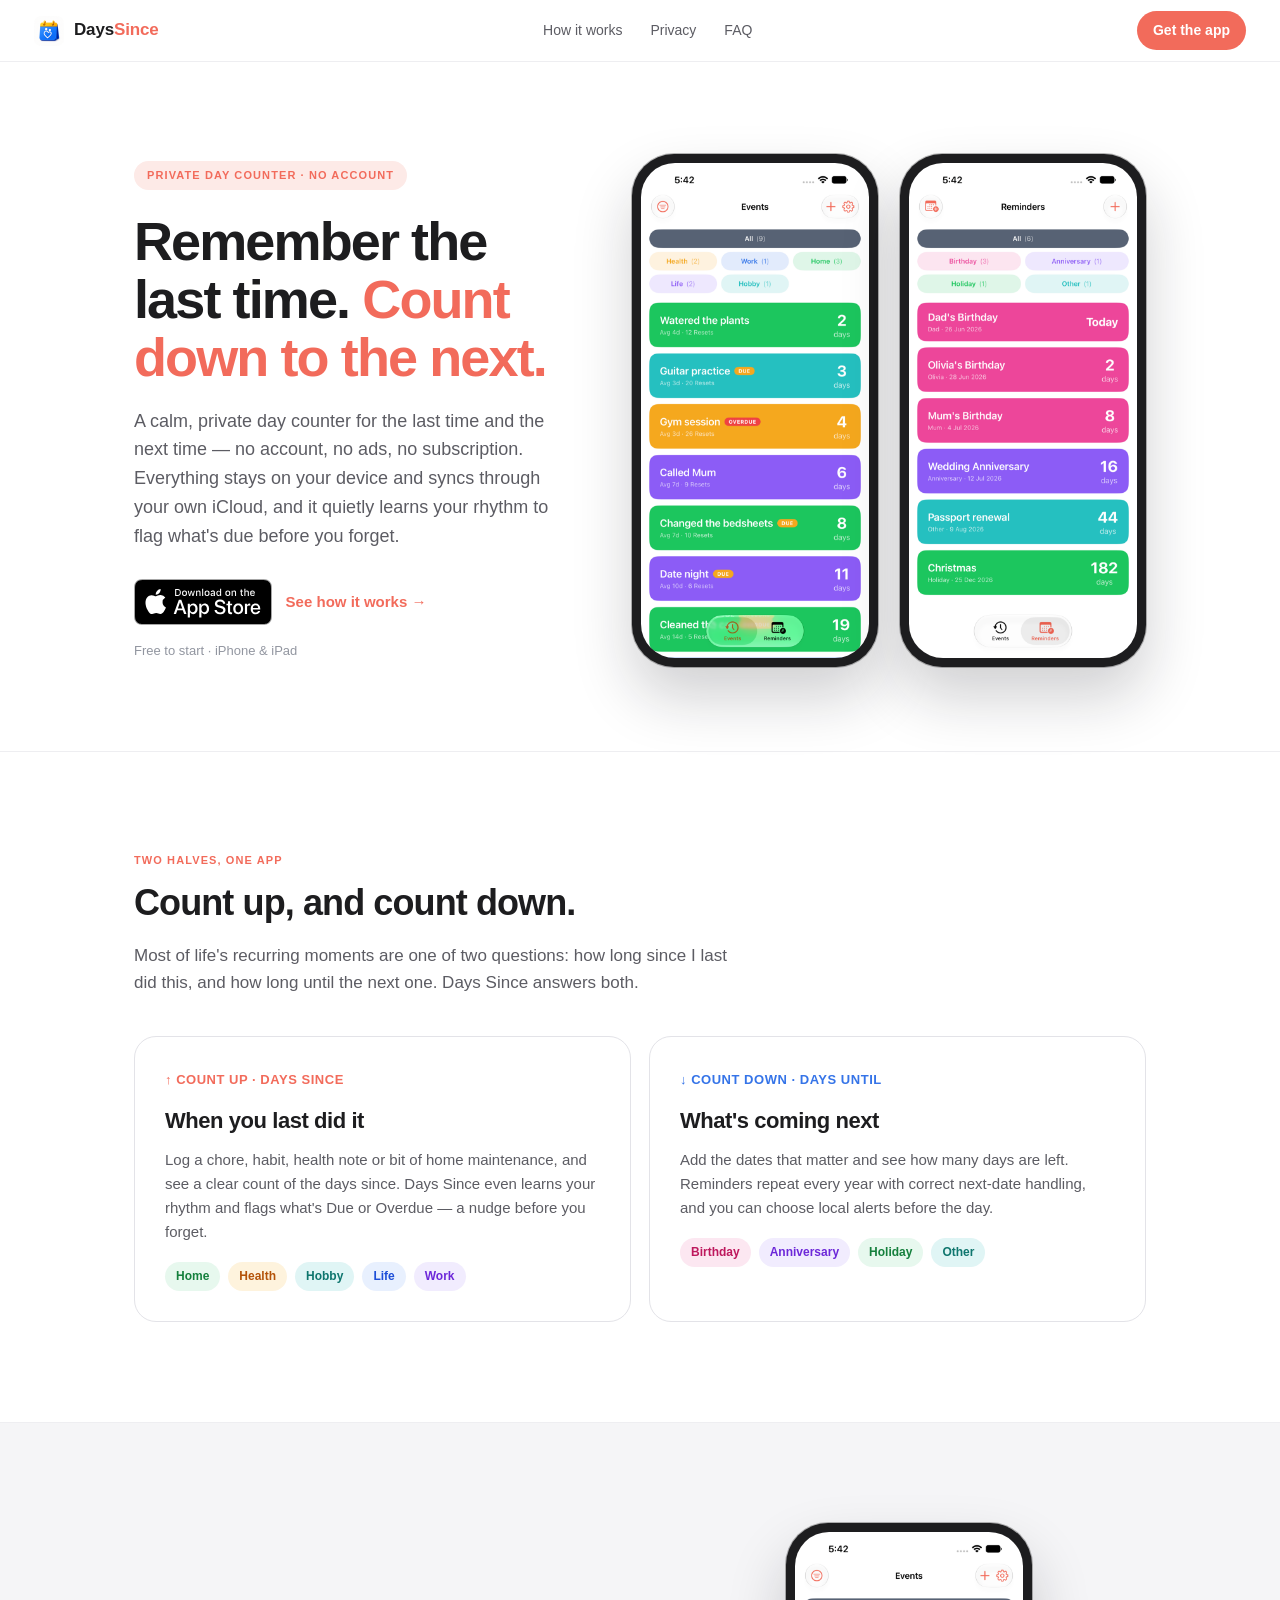
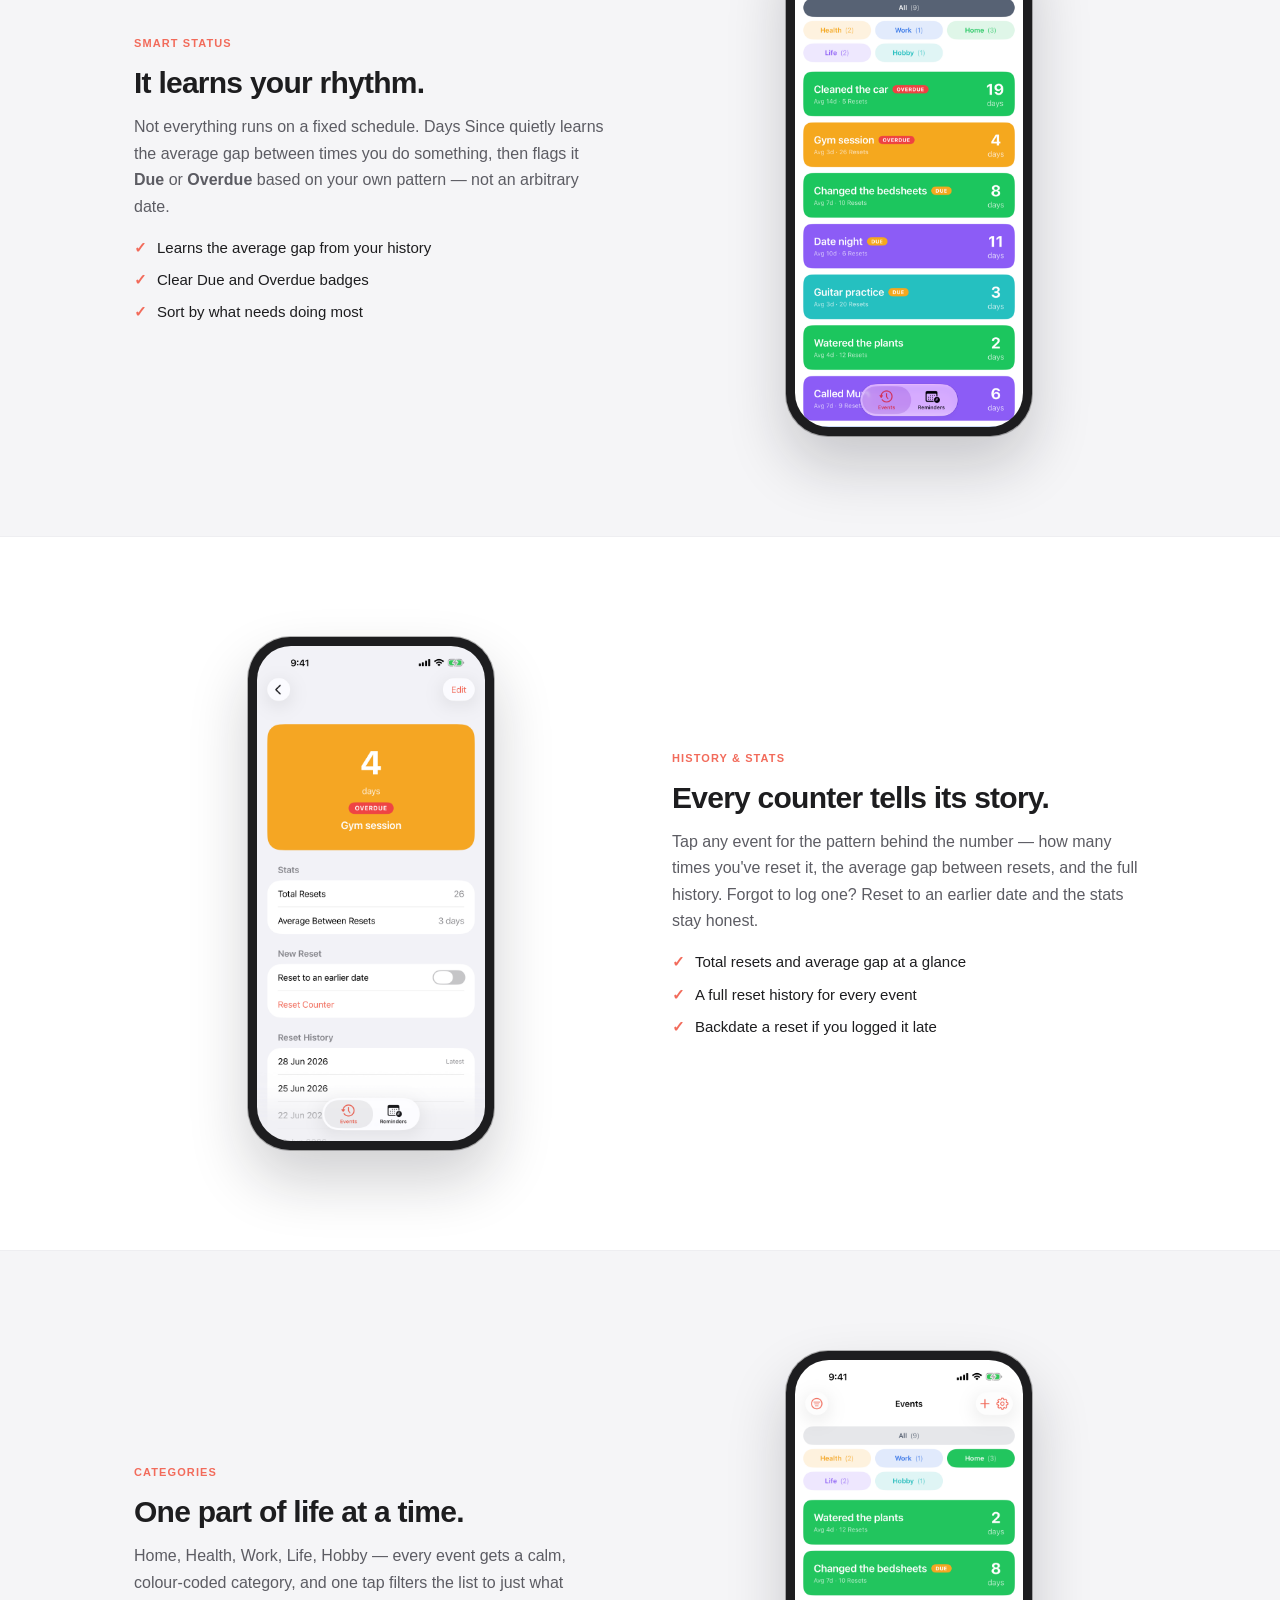
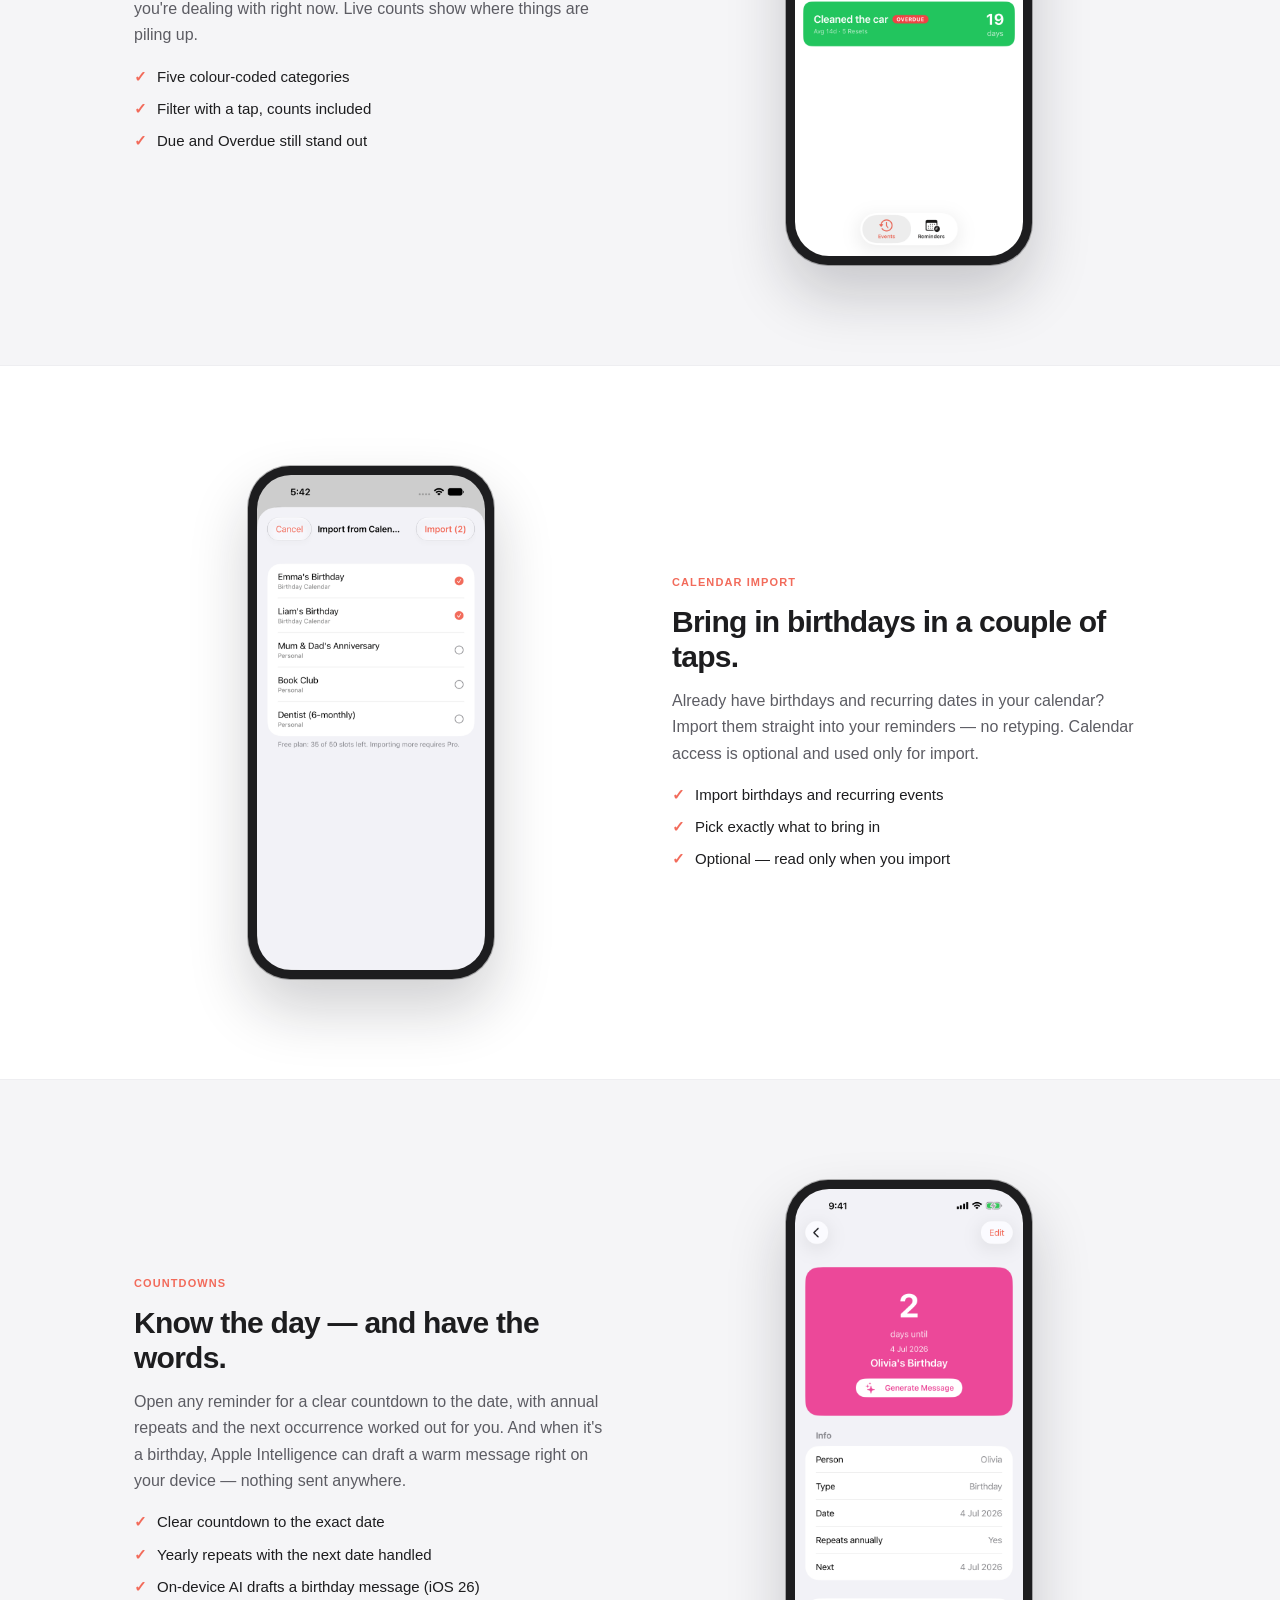
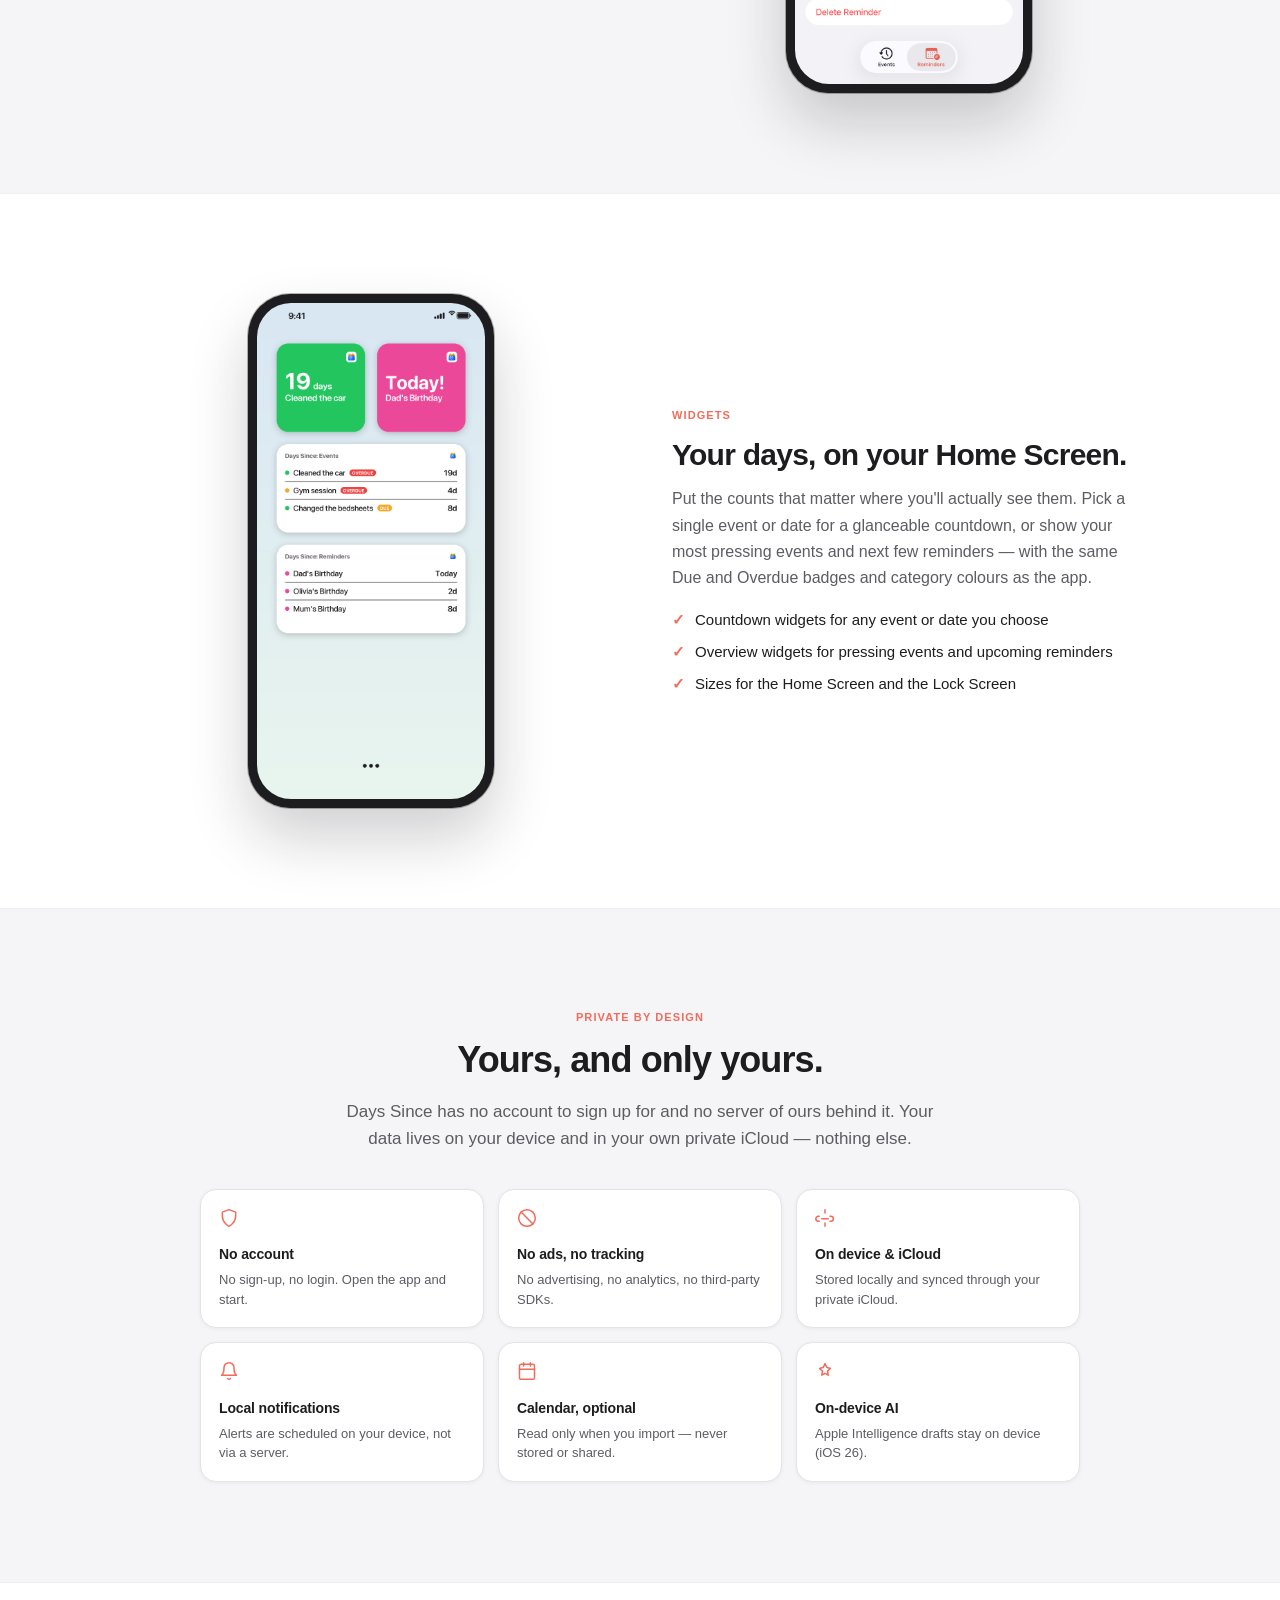
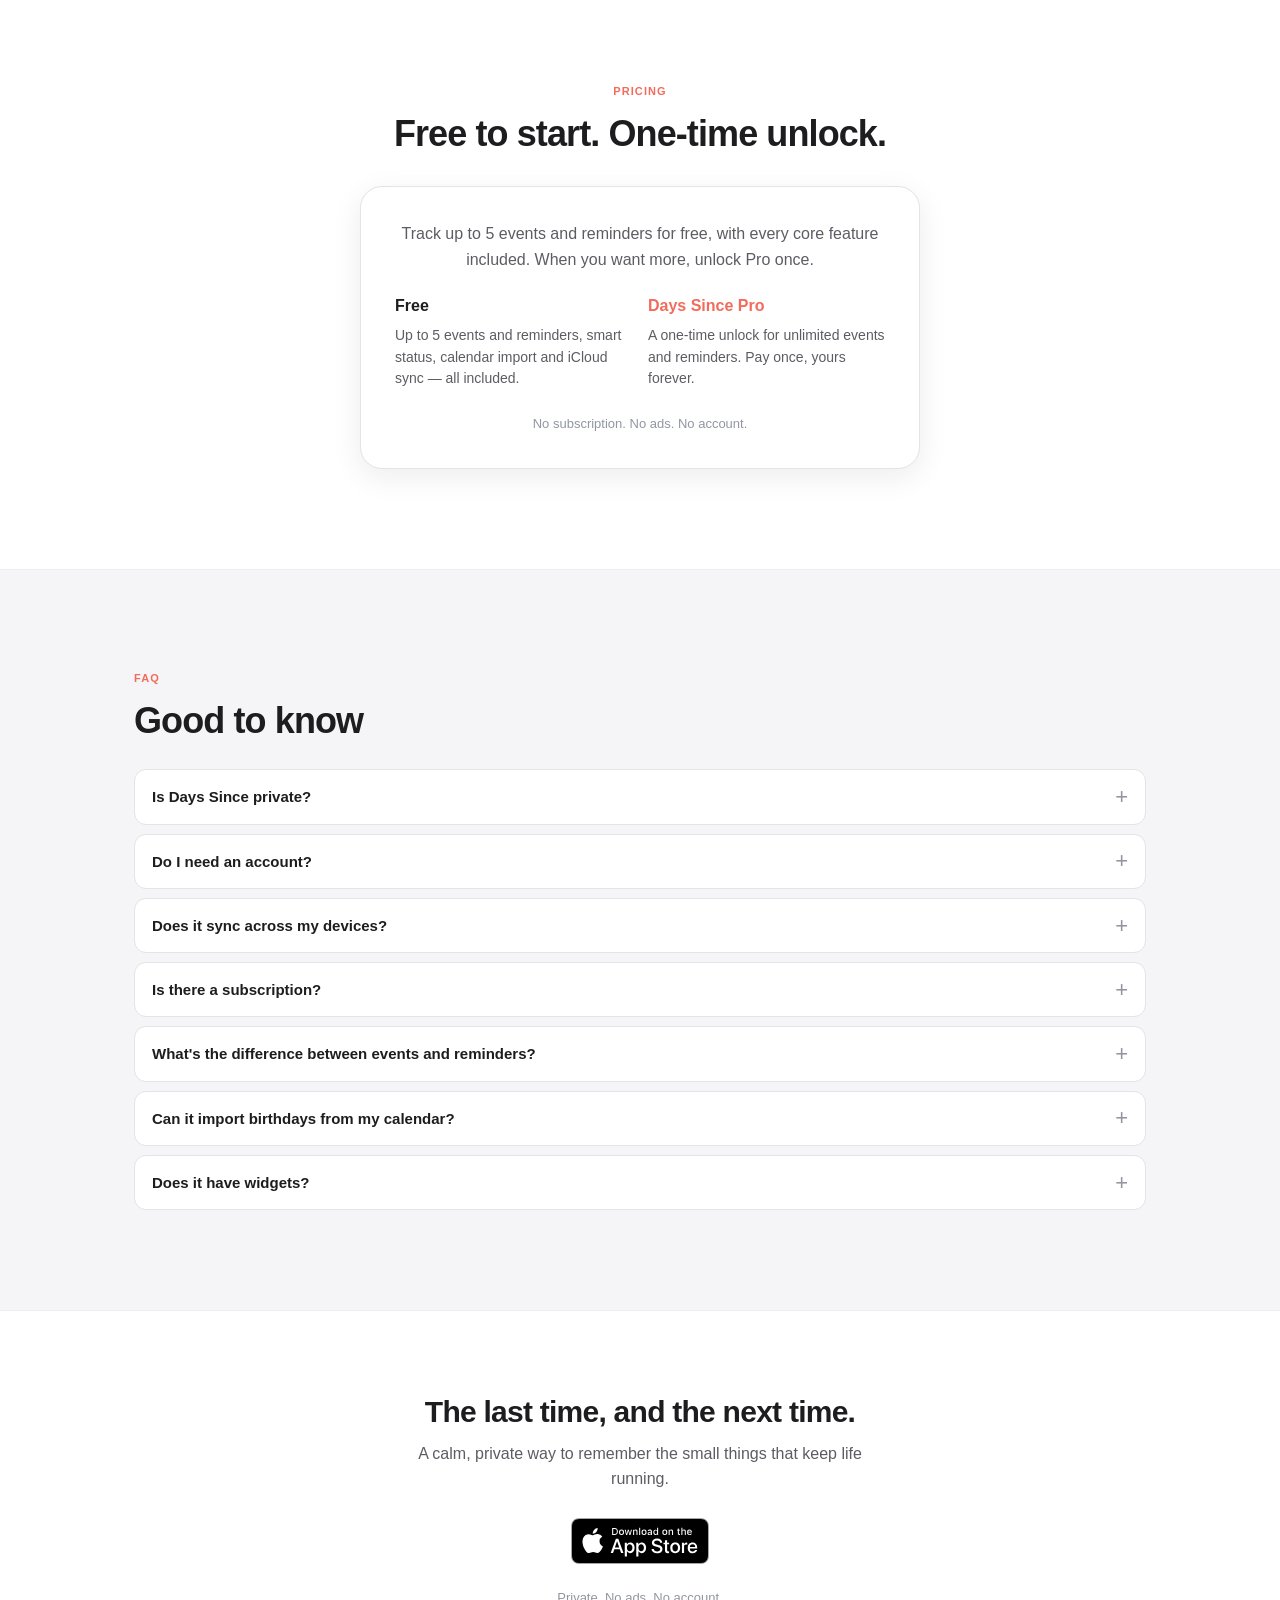
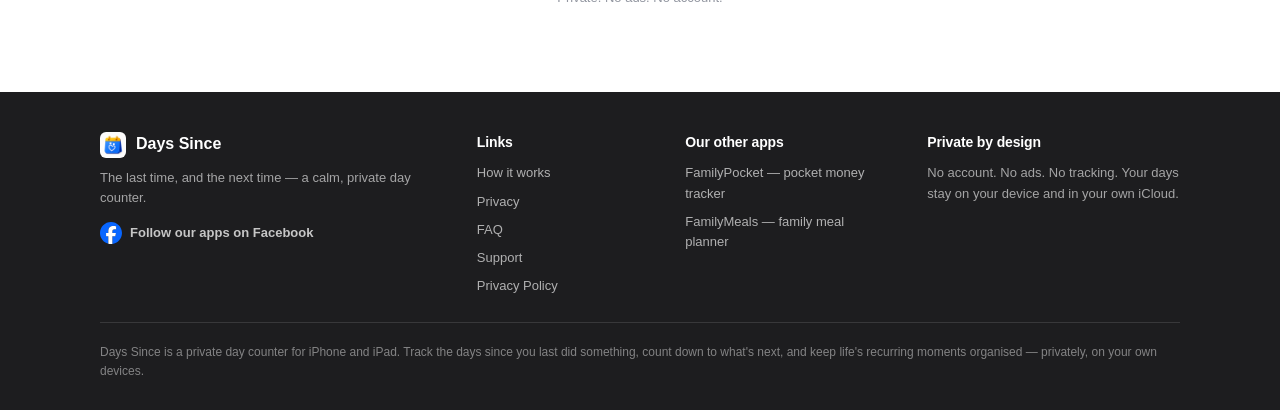
==== commit 919f83a9: "Add Facebook page links to website" ====
--- a/index.html
+++ b/index.html
@@ -252,6 +252,9 @@
     .foot-col ul { list-style: none; display: flex; flex-direction: column; gap: 8px; }
     .foot-col ul a { color: rgba(255,255,255,0.65); }
     .foot-col ul a:hover { color: white; }
+    .footer-facebook { display: inline-flex; align-items: center; gap: 8px; margin-top: 14px; color: rgba(255,255,255,0.75); font-weight: 600; line-height: 1.3; }
+    .footer-facebook:hover { color: white; }
+    .footer-facebook img { width: 22px; height: 22px; flex: 0 0 auto; }
     .foot-legal { max-width: 1080px; margin: 26px auto 0; padding-top: 20px; border-top: 1px solid rgba(255,255,255,0.12); font-size: 12px; color: rgba(255,255,255,0.45); line-height: 1.55; }
 
     /* ── Tablet ── */
@@ -601,6 +604,10 @@
         <span>Days Since</span>
       </div>
       <p>The last time, and the next time — a calm, private day counter.</p>
+      <a class="footer-facebook" href="https://www.facebook.com/profile.php?id=61593134020857" target="_blank" rel="noopener noreferrer">
+        <img src="/facebook-icon.svg" alt="" />
+        <span>Follow our apps on Facebook</span>
+      </a>
     </div>
     <div class="foot-col">
       <h5>Links</h5>
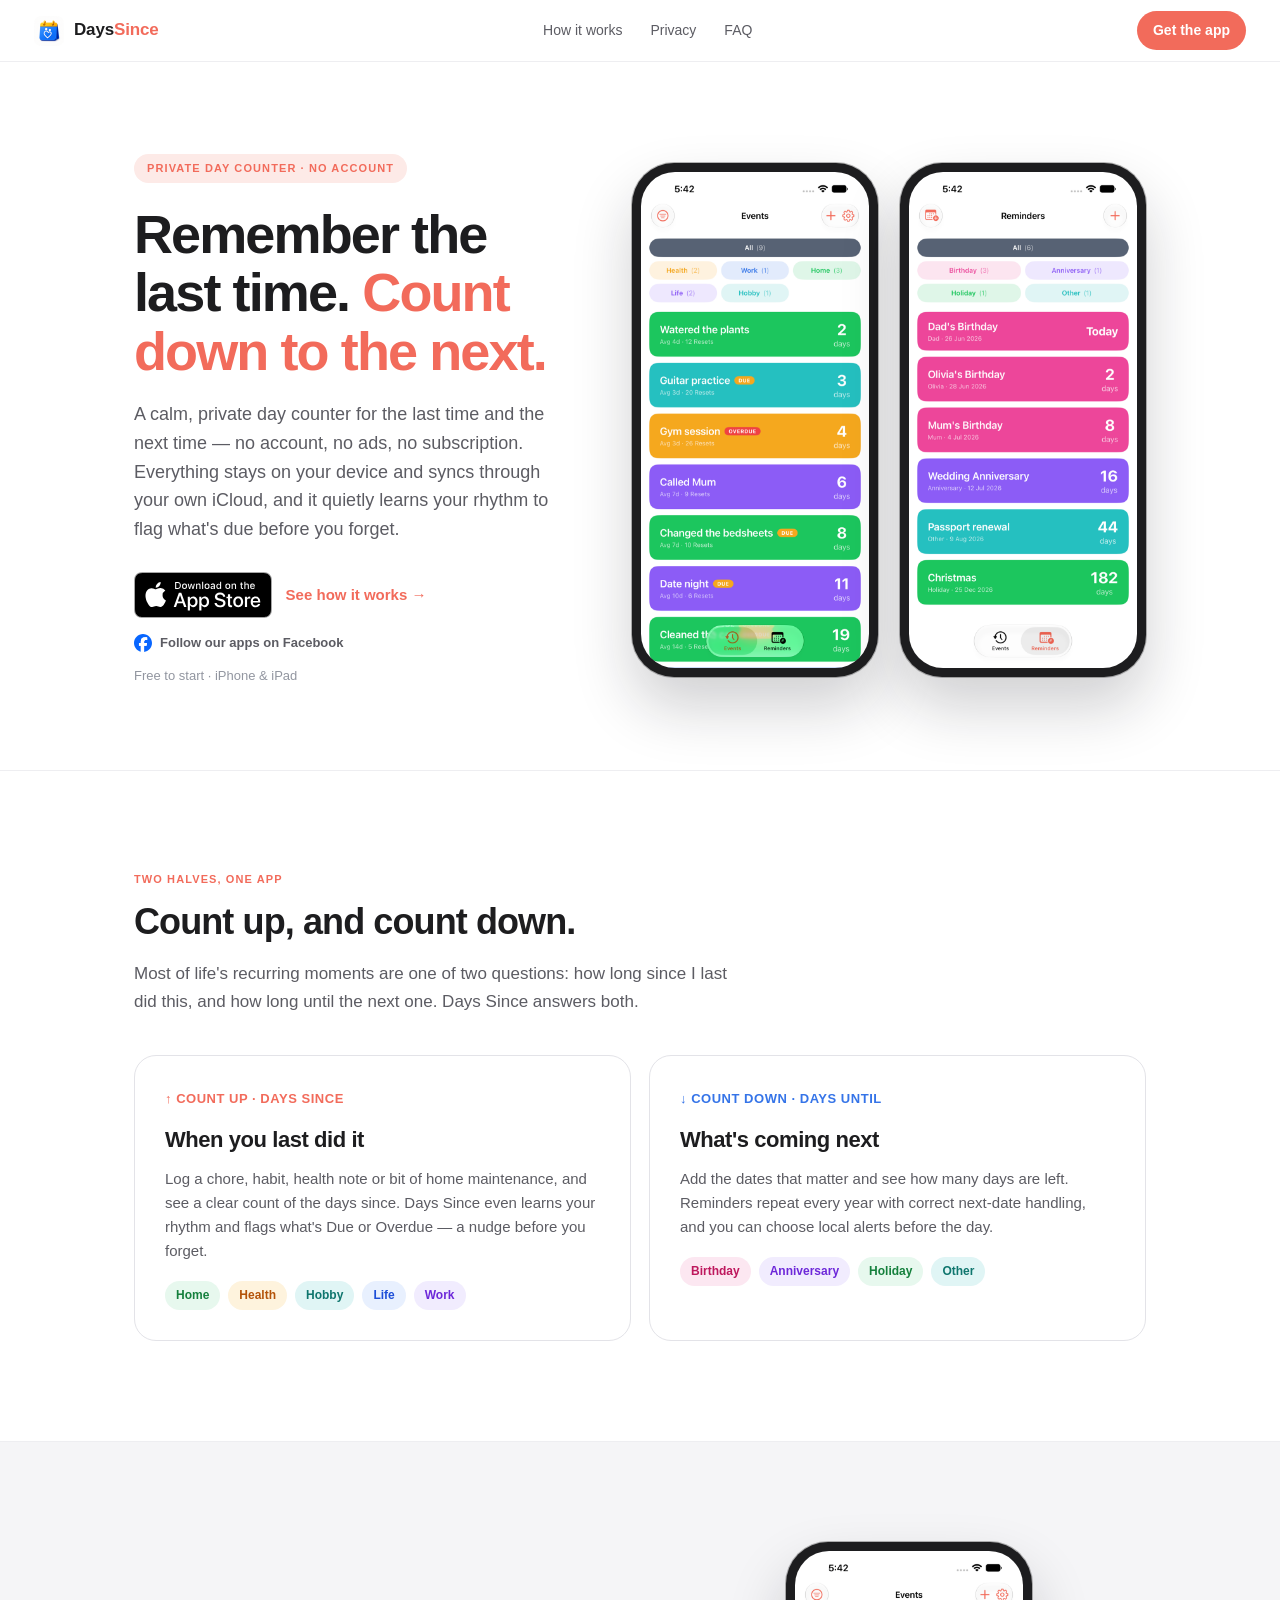
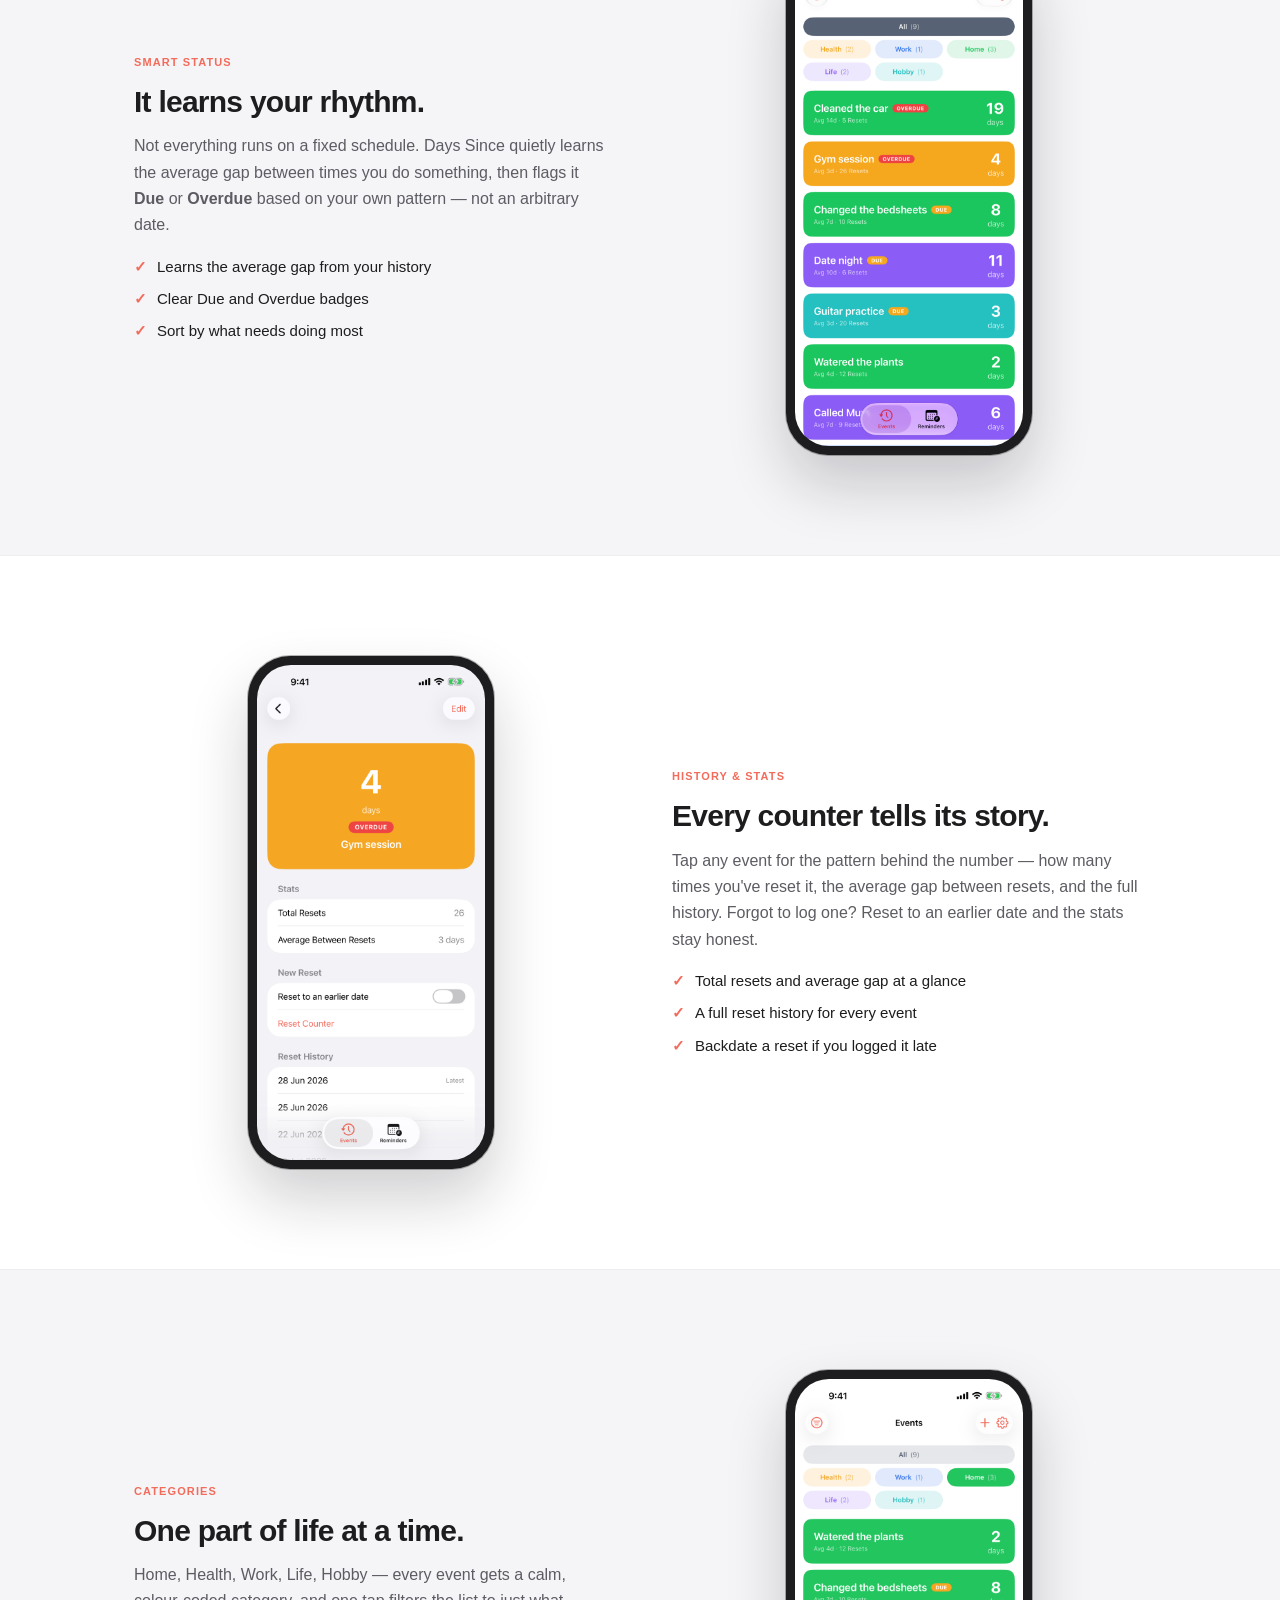
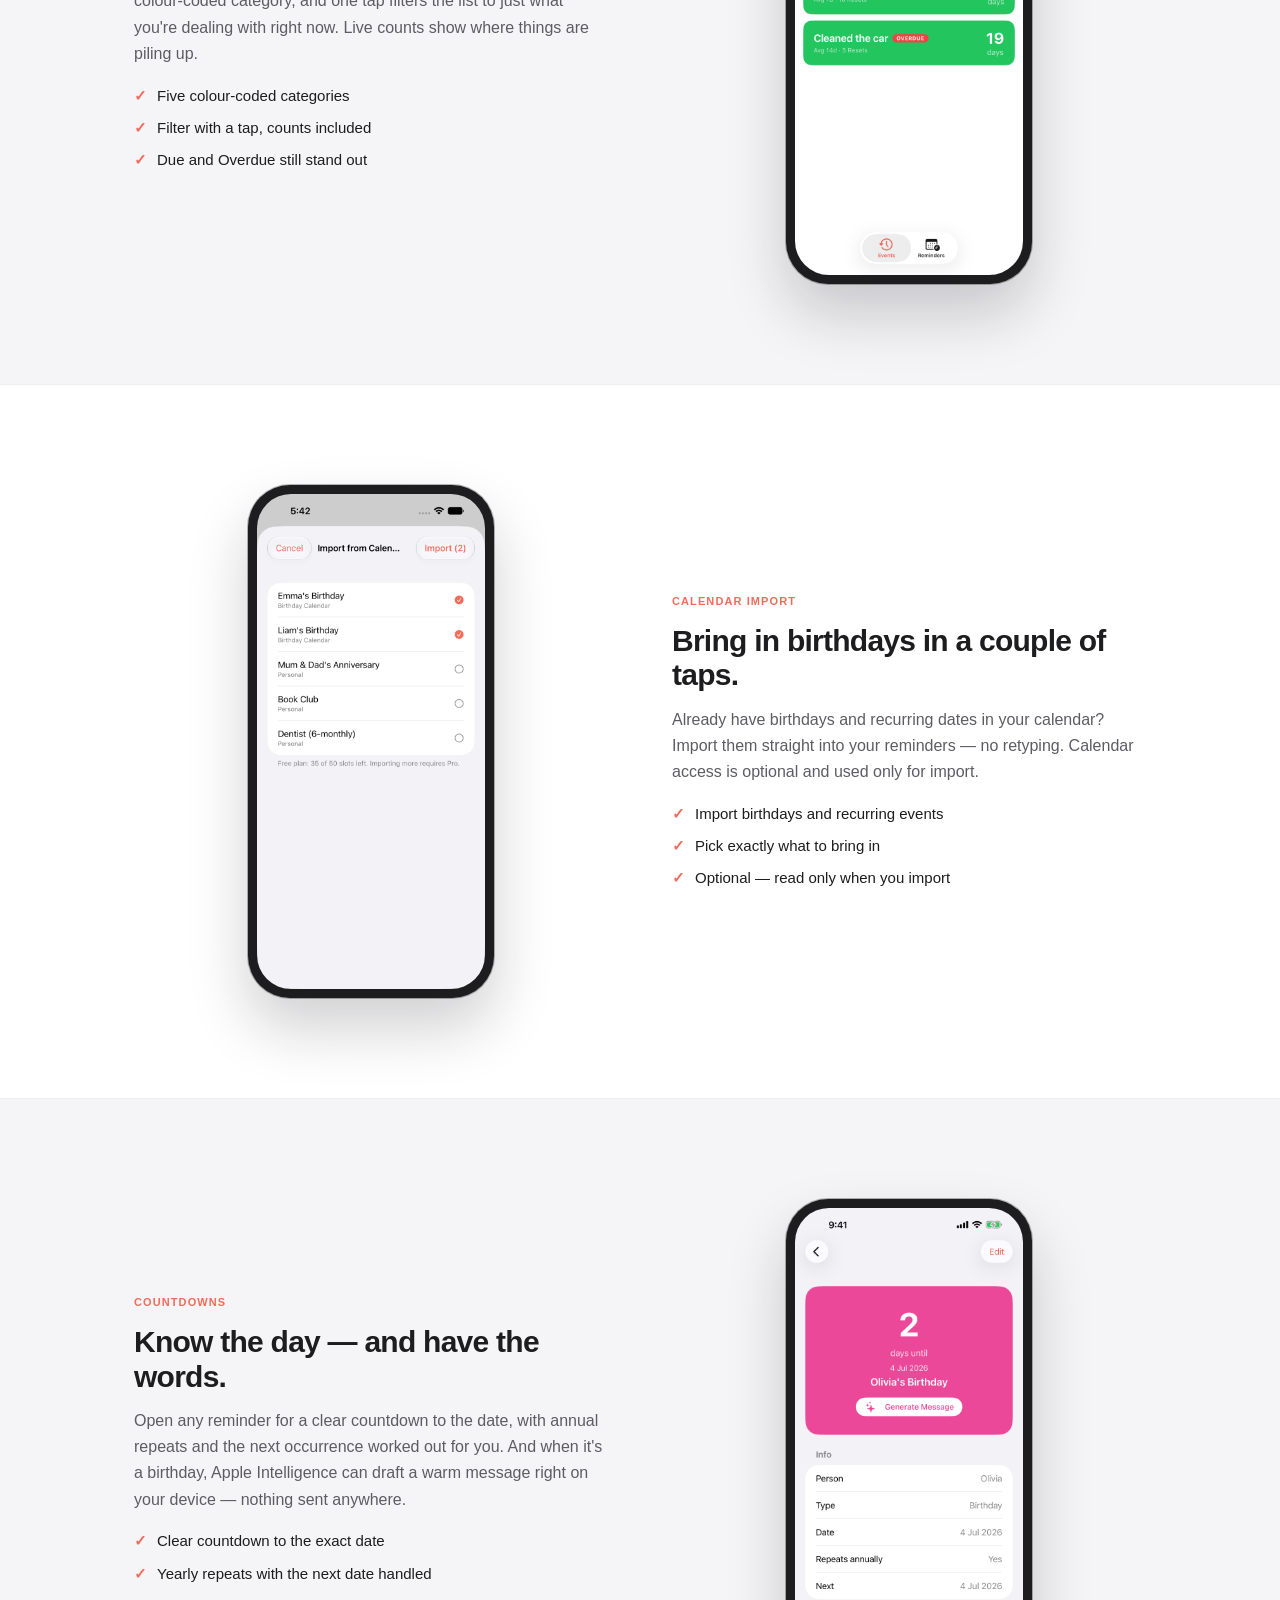
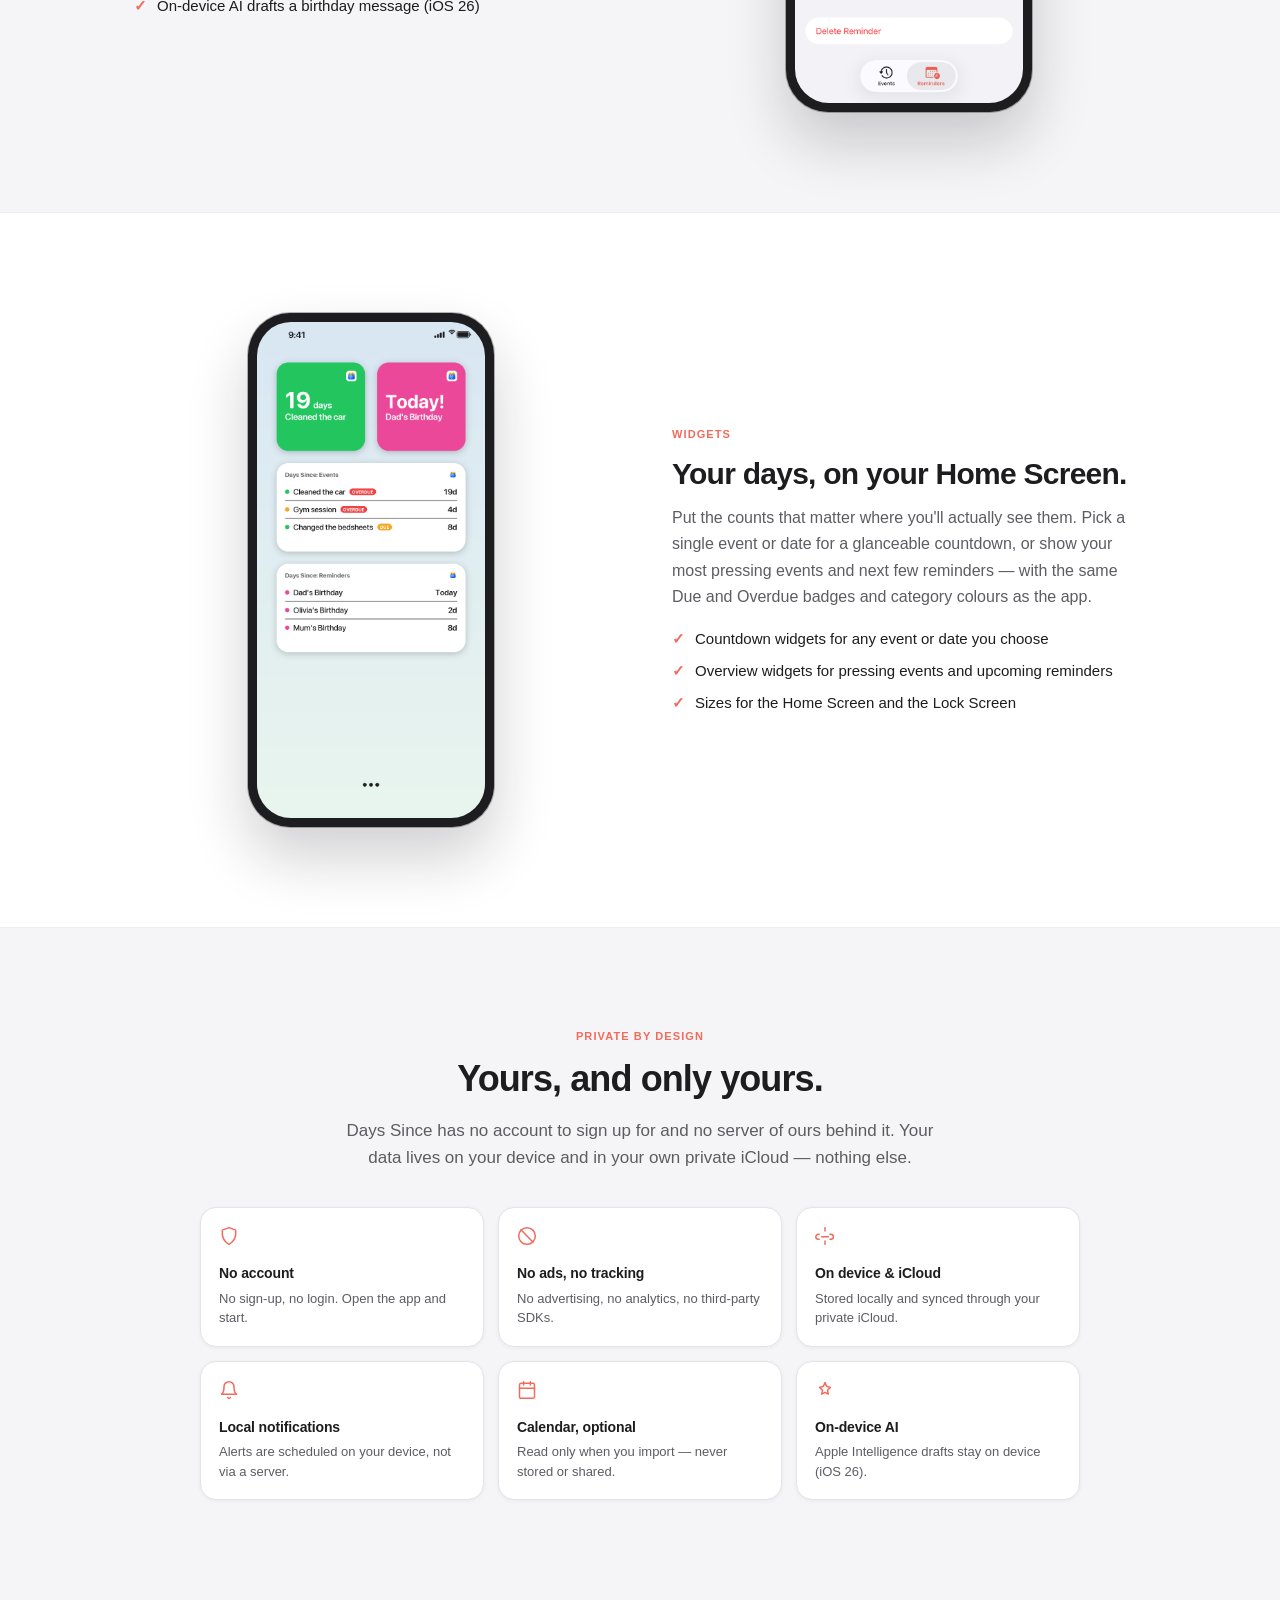
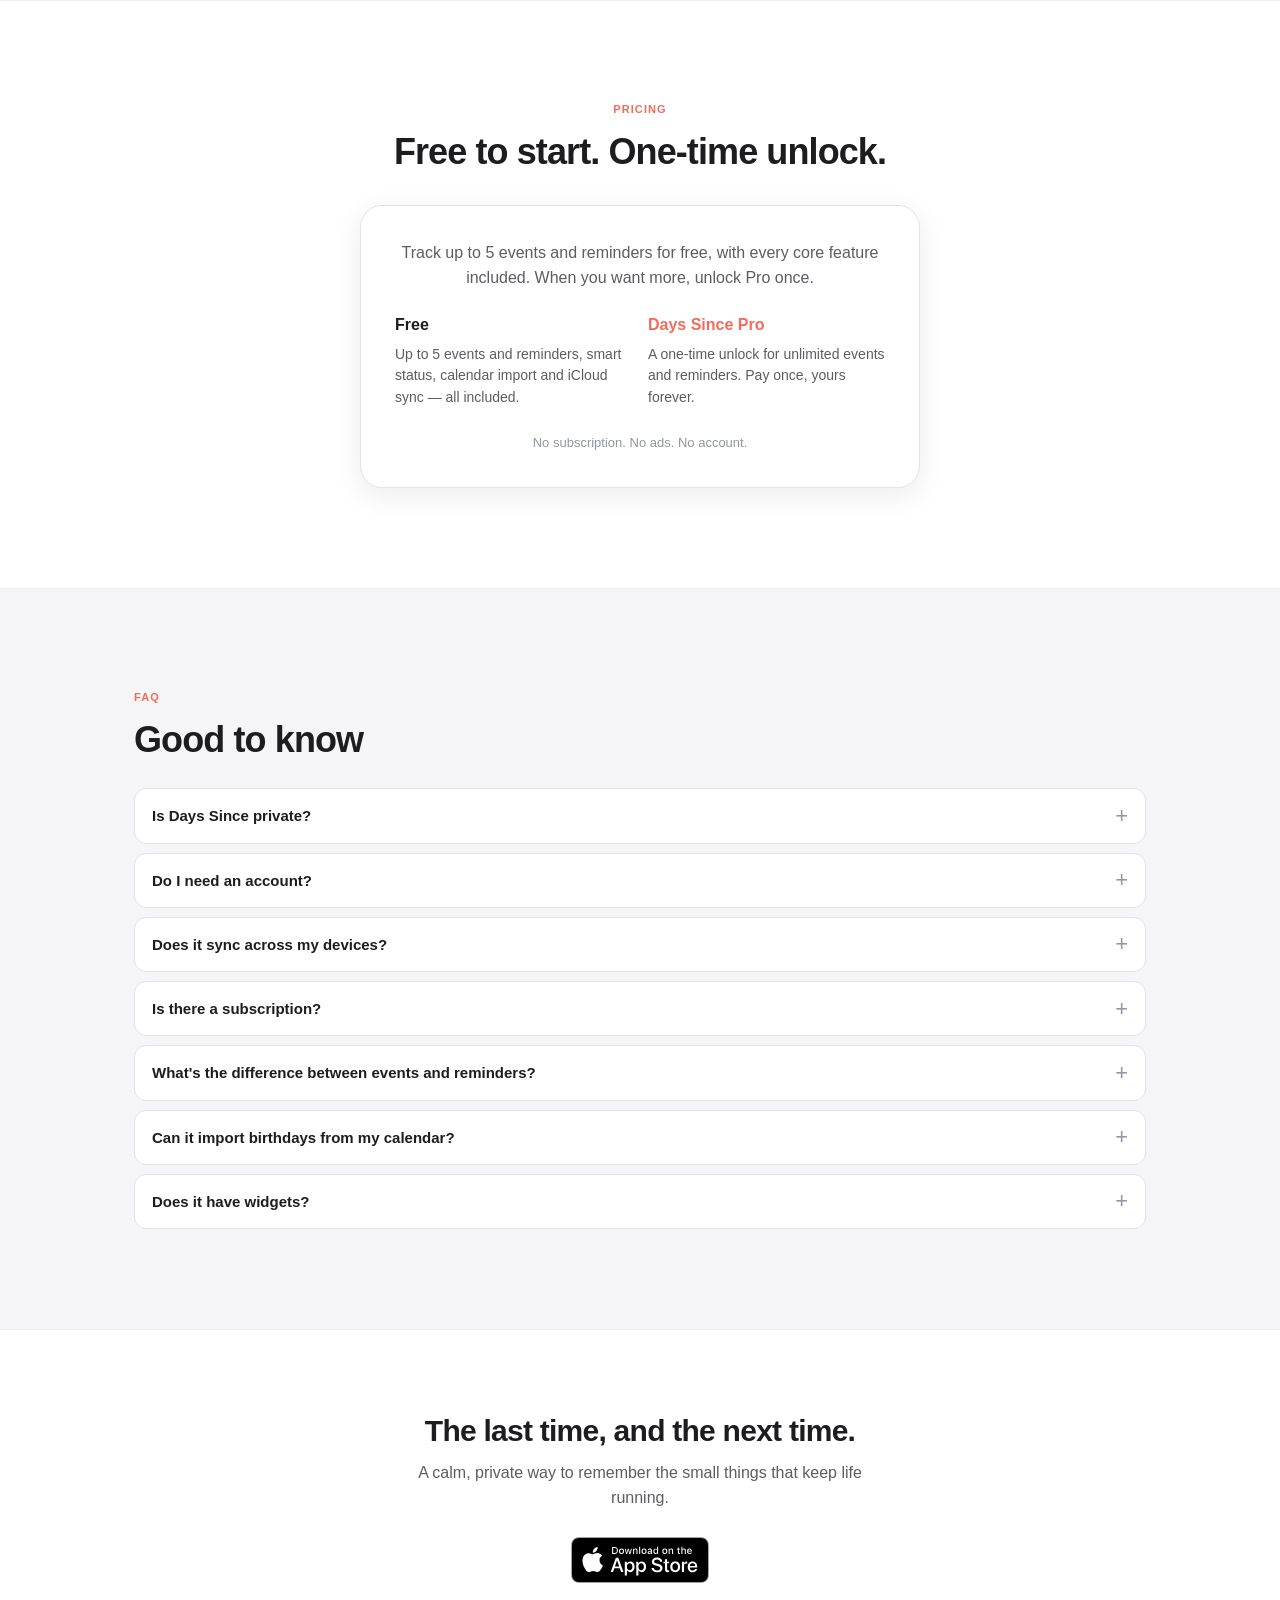
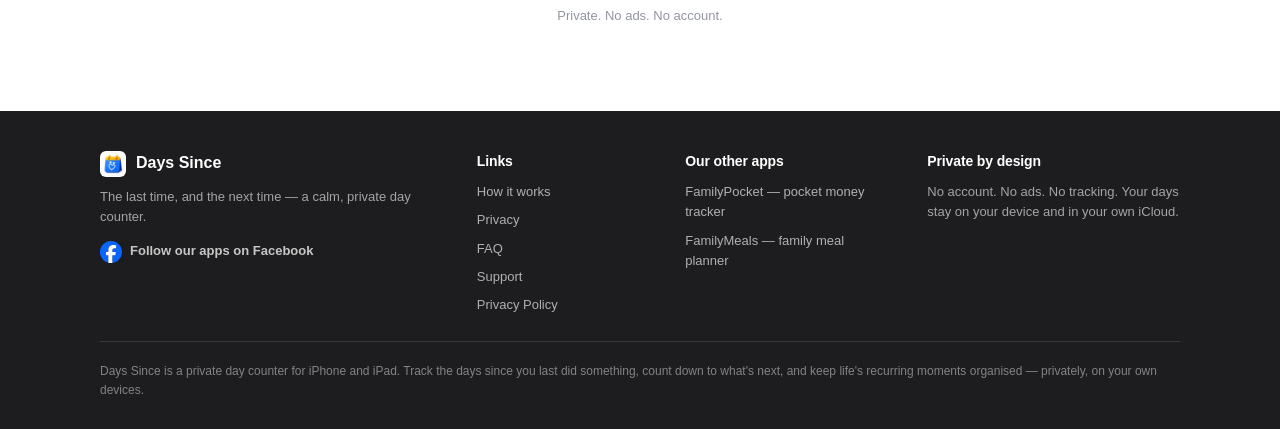
==== commit 421d7df0: "Add Facebook link to homepage hero" ====
--- a/index.html
+++ b/index.html
@@ -159,6 +159,9 @@
     .hero h1 em { color: var(--coral); font-style: normal; }
     .hero p.sub { font-size: 18px; color: var(--text-sec); line-height: 1.6; max-width: 620px; margin: 0 auto 28px; }
     .hero-cta { display: flex; flex-direction: column; align-items: center; gap: 14px; margin-bottom: 16px; }
+    .hero-facebook { display: inline-flex; align-items: center; gap: 8px; margin-bottom: 14px; color: var(--text-sec); font-size: 13px; font-weight: 600; line-height: 1.3; }
+    .hero-facebook:hover { color: var(--coral); }
+    .hero-facebook img { width: 18px; height: 18px; flex: 0 0 auto; }
     .trust-line { font-size: 13px; color: var(--text-muted); }
     .hero-phones { display: flex; flex-direction: column; align-items: center; gap: 26px; margin-top: 52px; }
 
@@ -315,6 +318,10 @@
       <a href="https://apps.apple.com/app/id6783971241" class="appstore"><img src="/images/app-store-badge.svg" alt="Download on the App Store" height="46"></a>
       <a href="#two" class="btn-text">See how it works →</a>
     </div>
+    <a class="hero-facebook" href="https://www.facebook.com/profile.php?id=61593134020857" target="_blank" rel="noopener noreferrer">
+      <img src="/facebook-icon.svg" alt="" />
+      <span>Follow our apps on Facebook</span>
+    </a>
     <div class="trust-line">Free to start · iPhone &amp; iPad</div>
   </div>
 
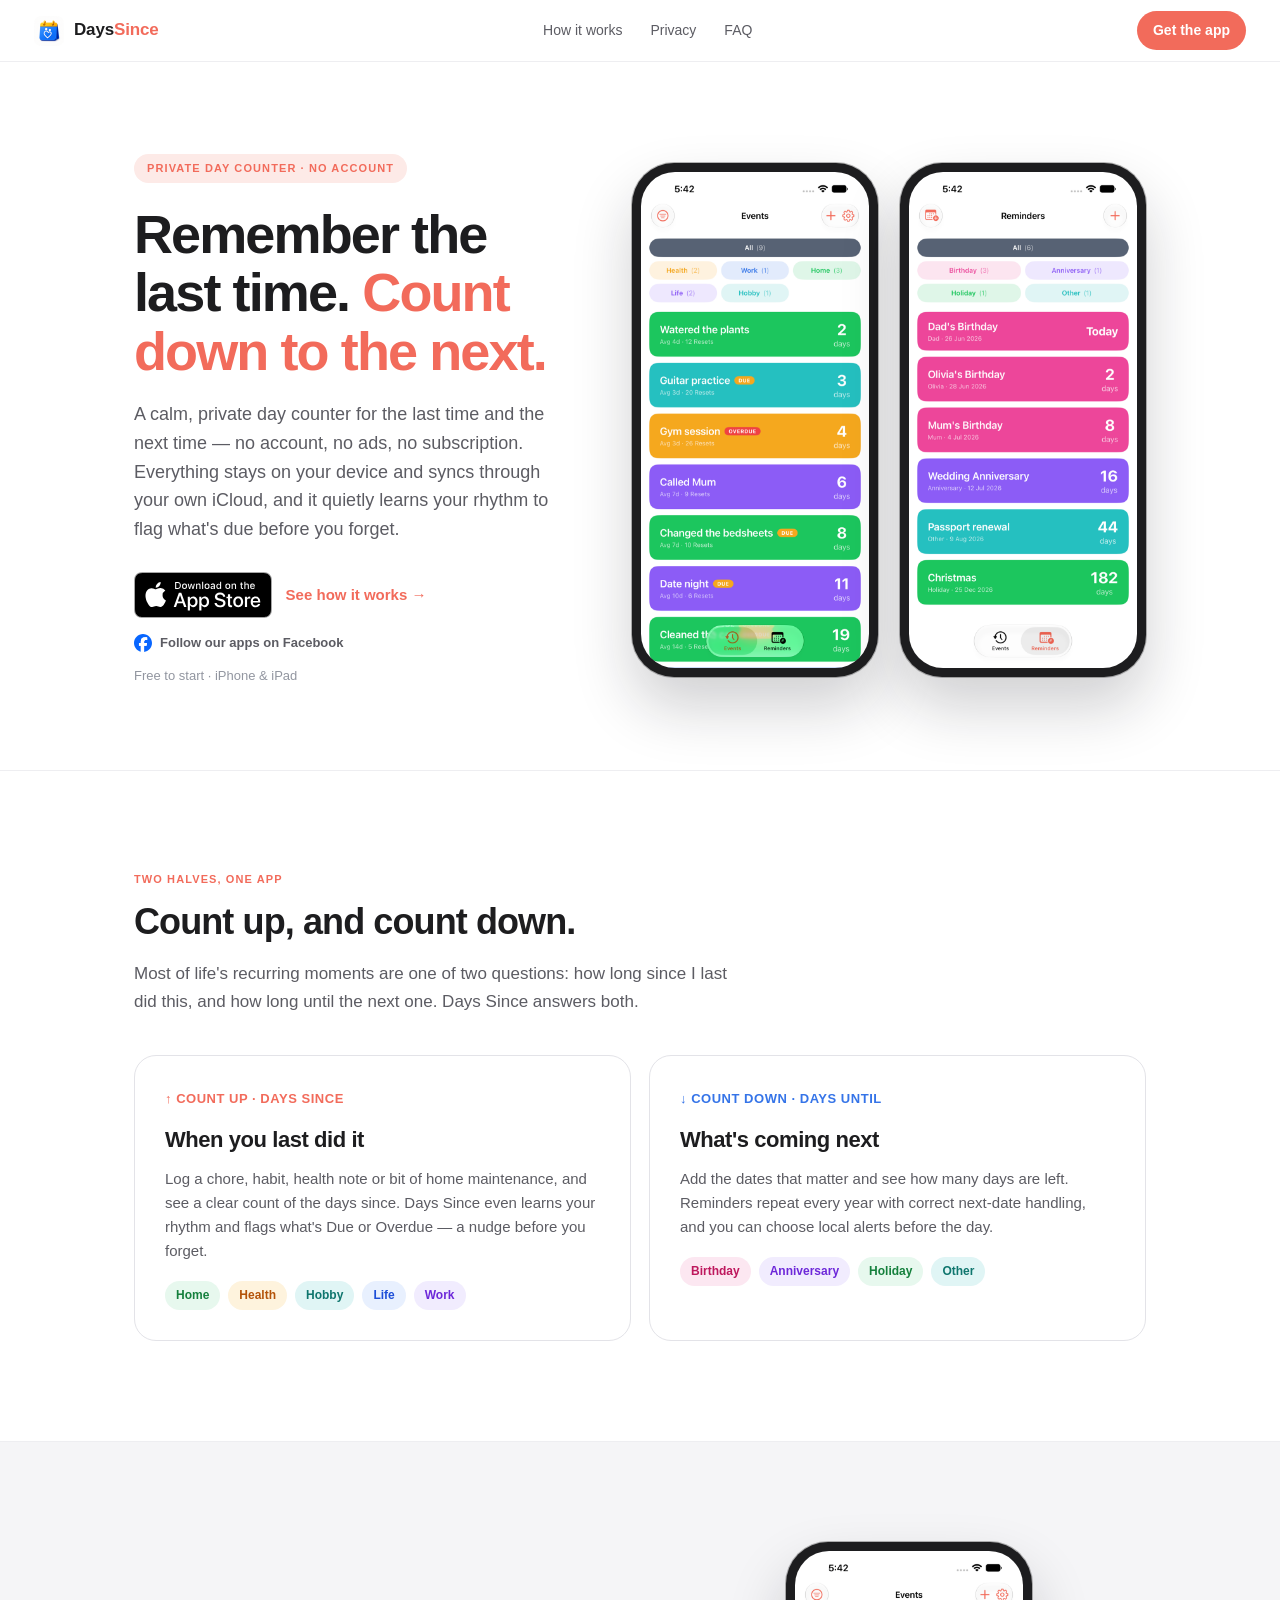
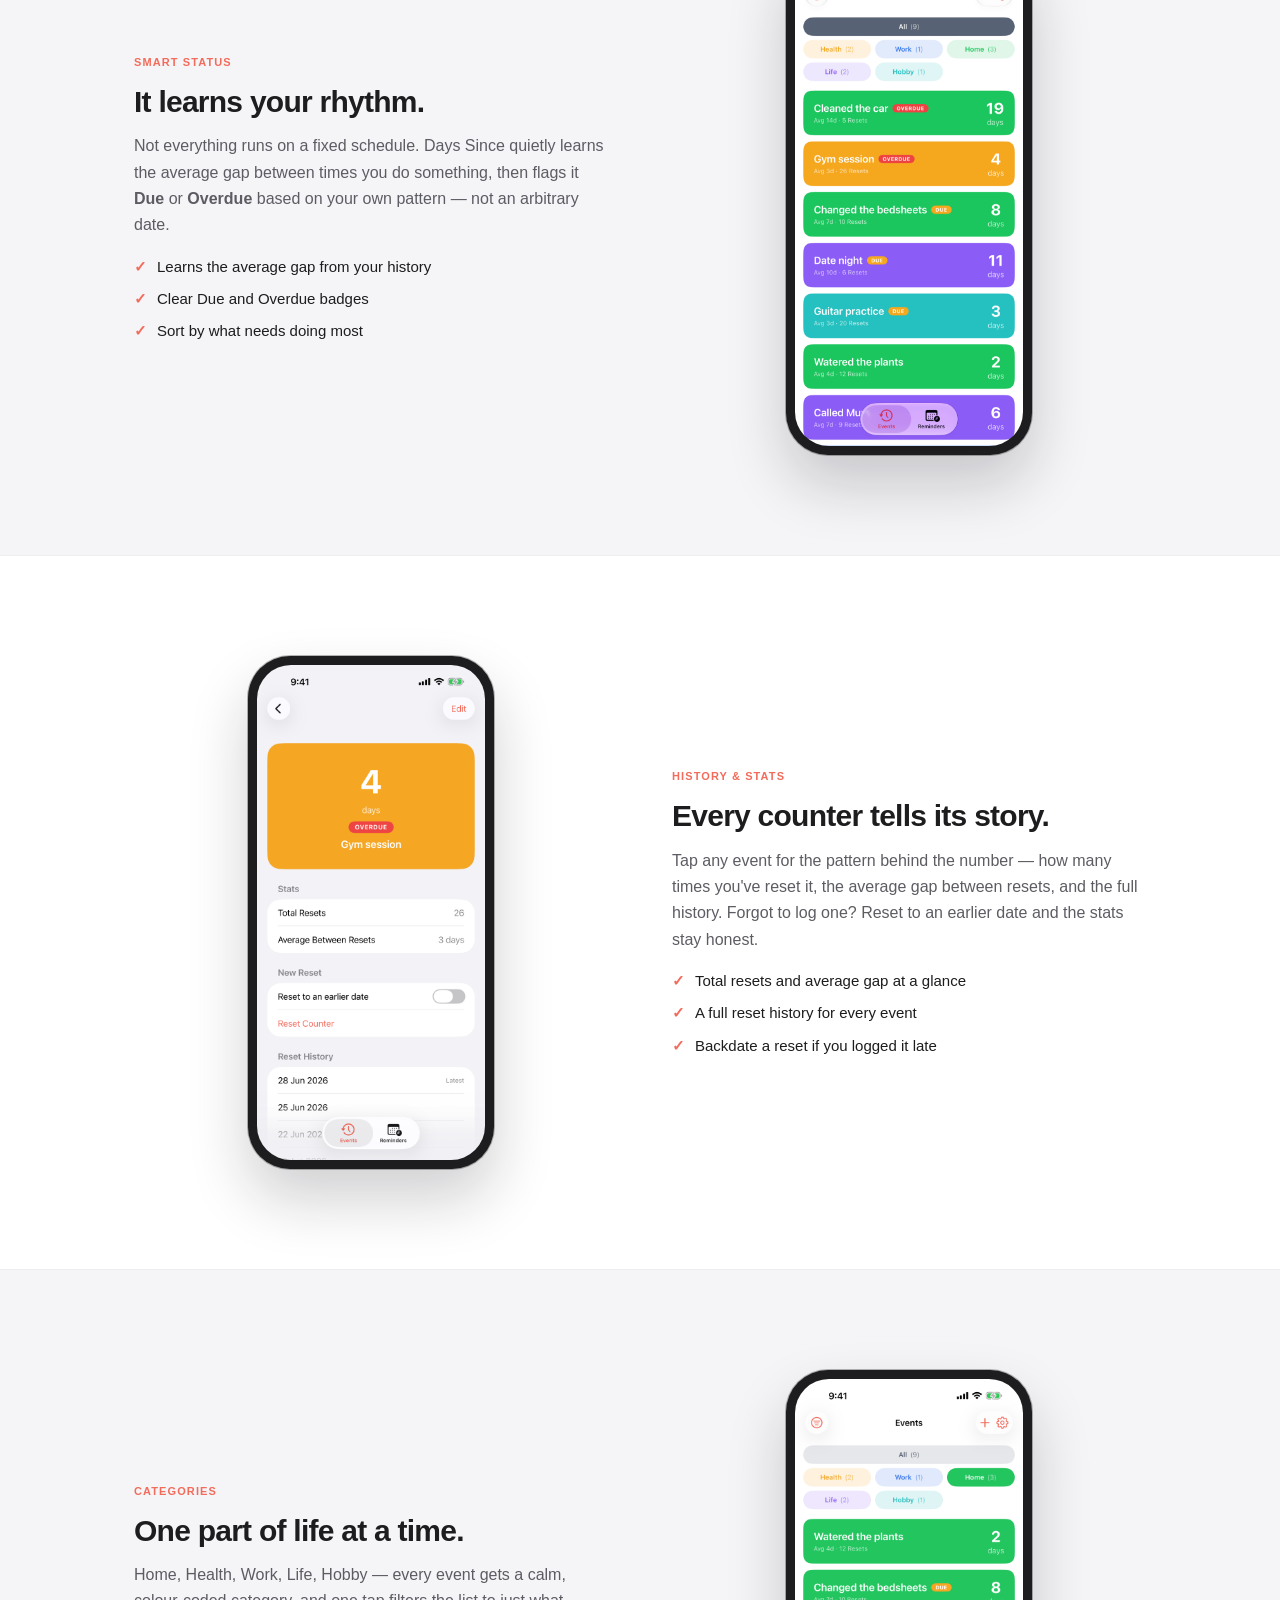
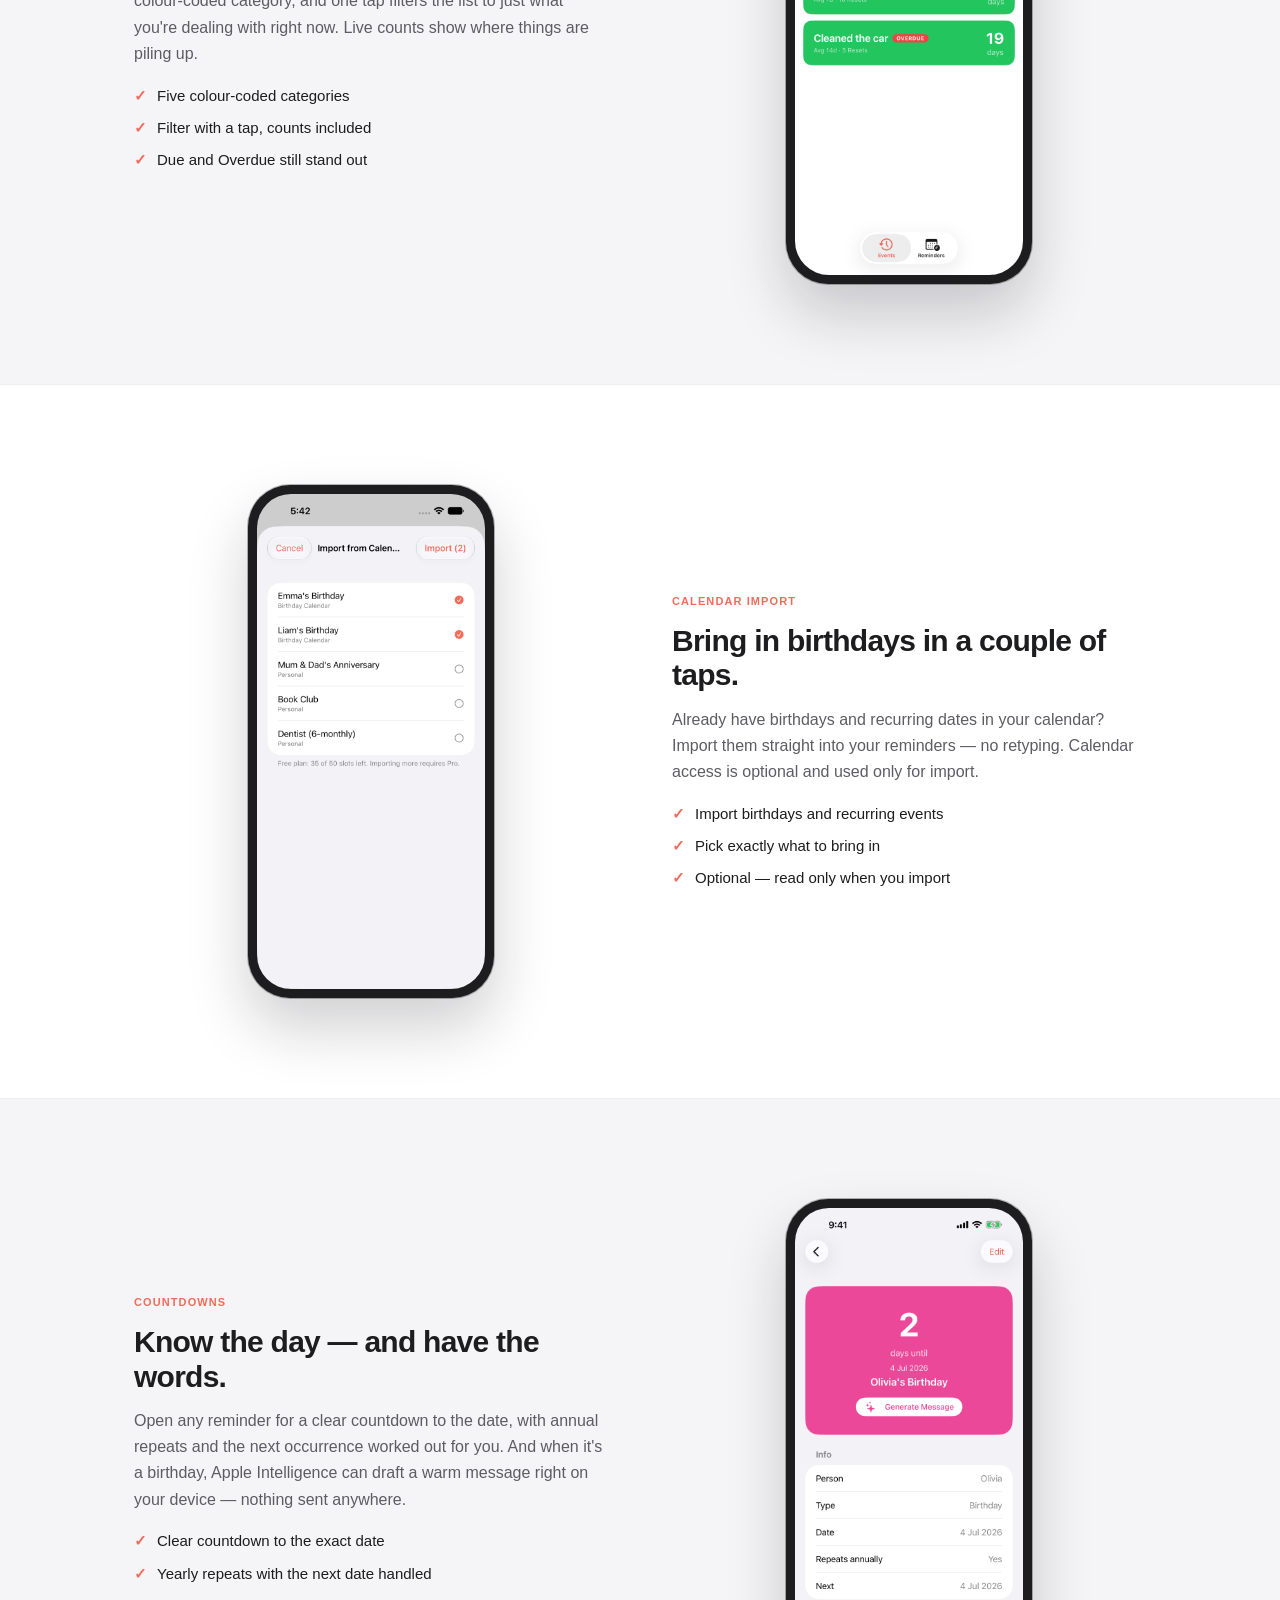
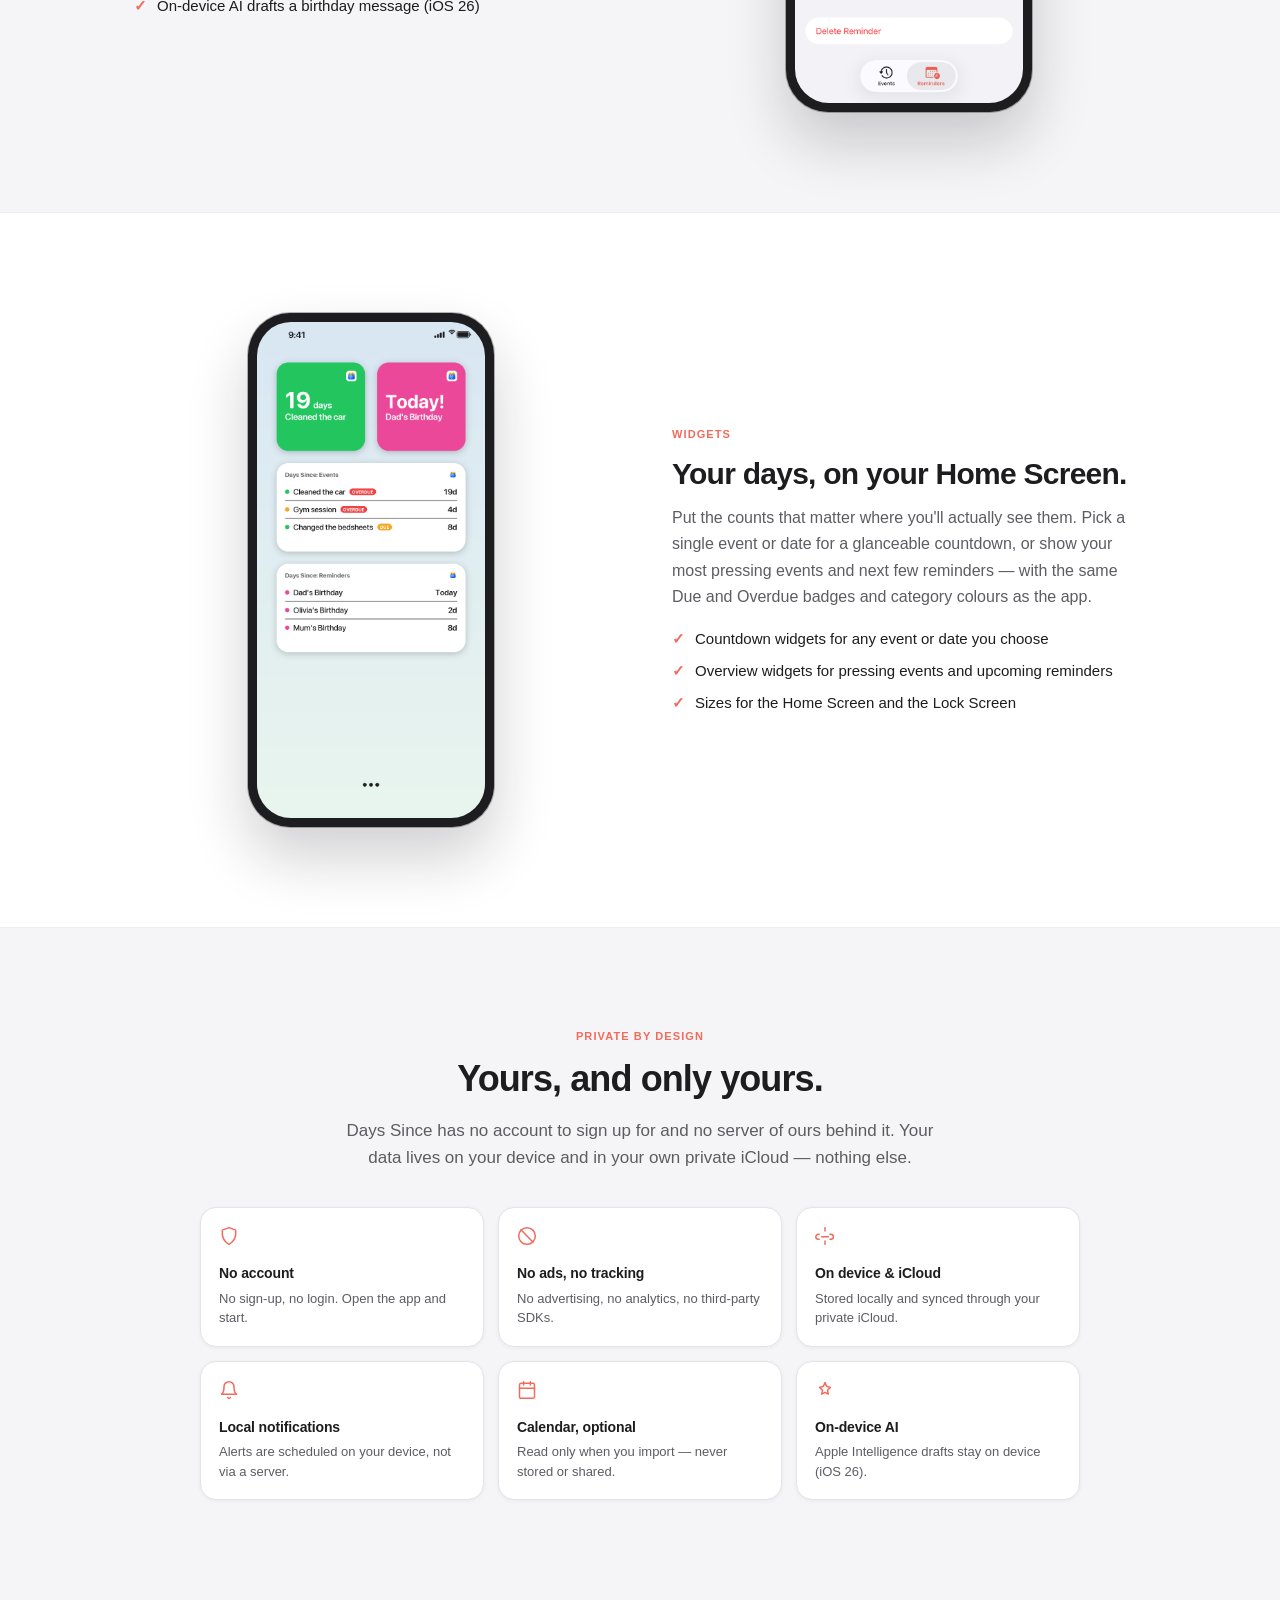
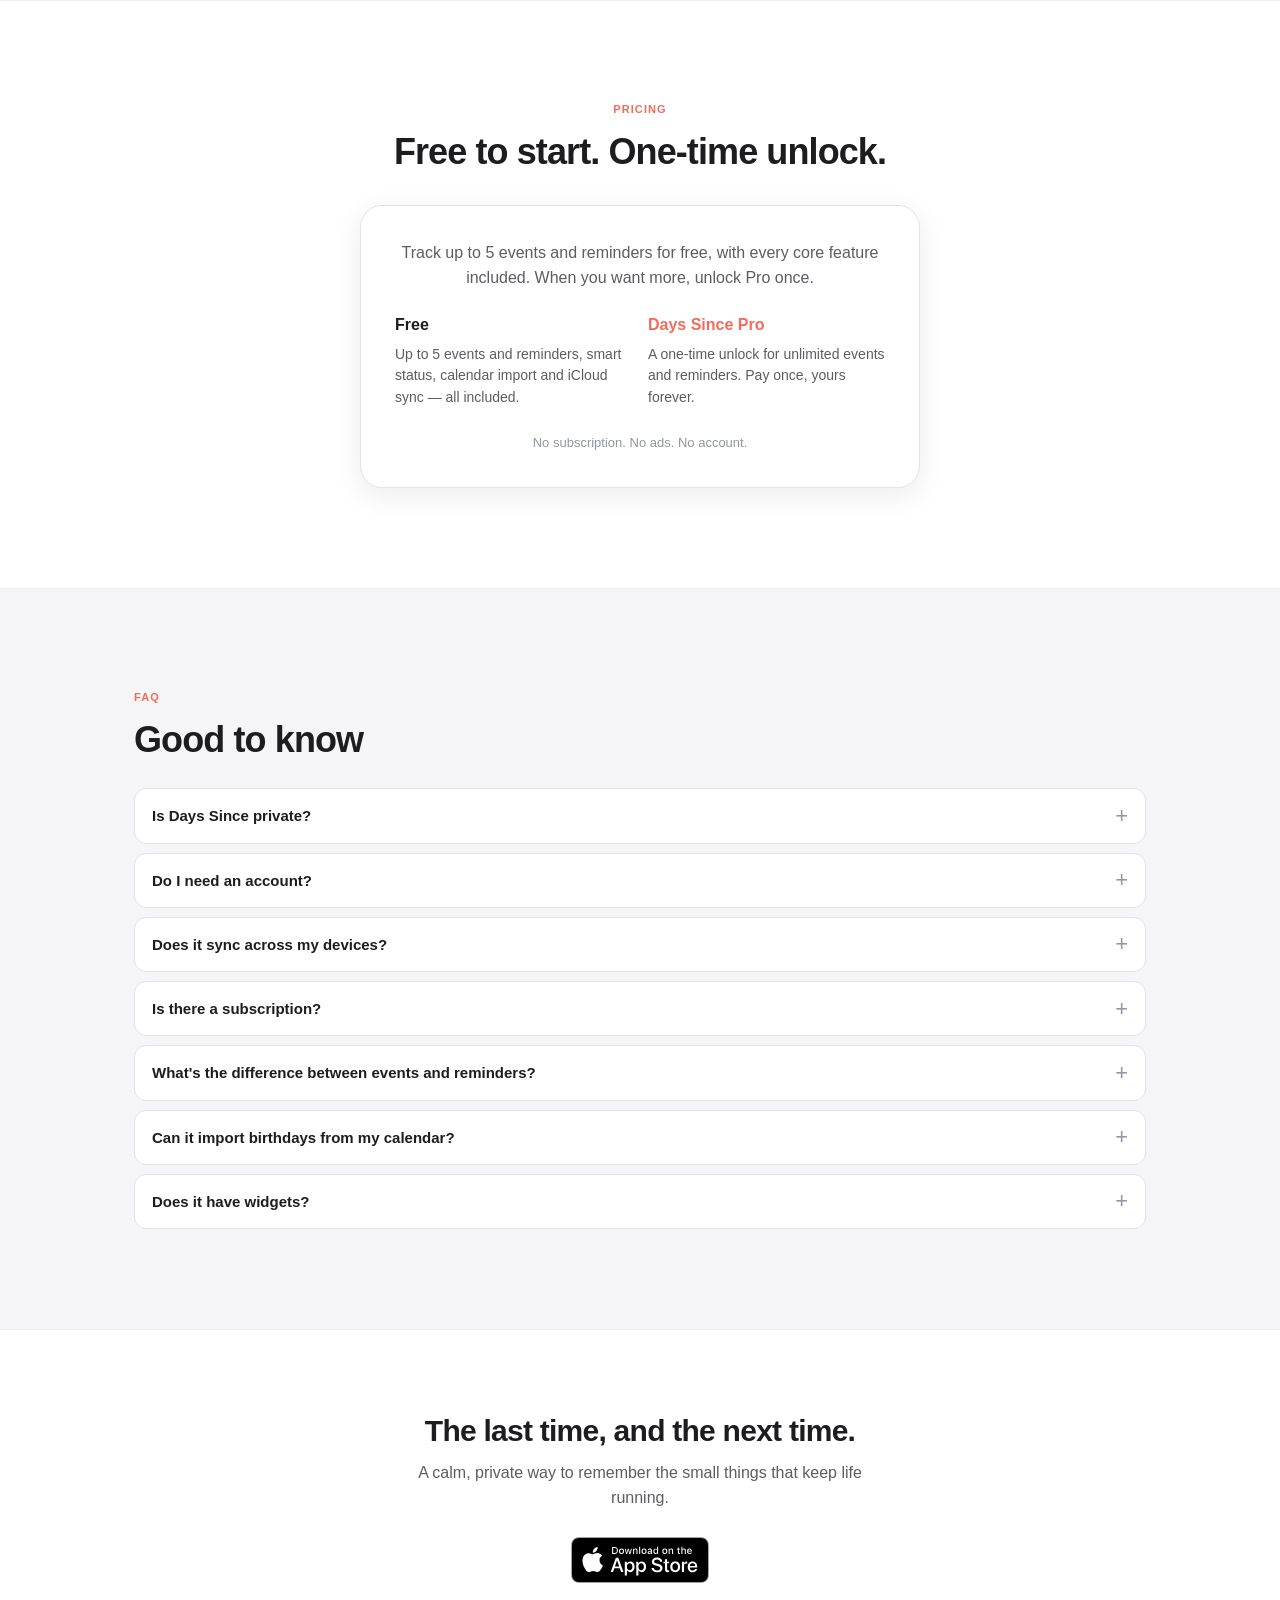
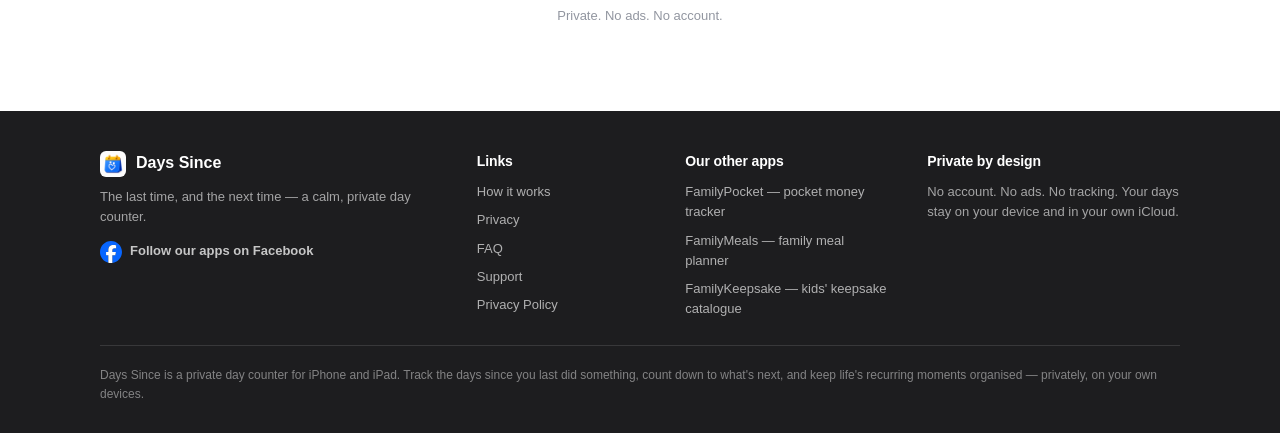
==== commit 41271944: "Cross-link the family app websites" ====
--- a/index.html
+++ b/index.html
@@ -631,6 +631,7 @@
       <ul>
         <li><a href="https://www.familypocket.co.nz/">FamilyPocket — pocket money tracker</a></li>
         <li><a href="https://www.familymeals.co.nz/">FamilyMeals — family meal planner</a></li>
+        <li><a href="https://www.familykeepsake.app/">FamilyKeepsake — kids' keepsake catalogue</a></li>
       </ul>
     </div>
     <div class="foot-col">
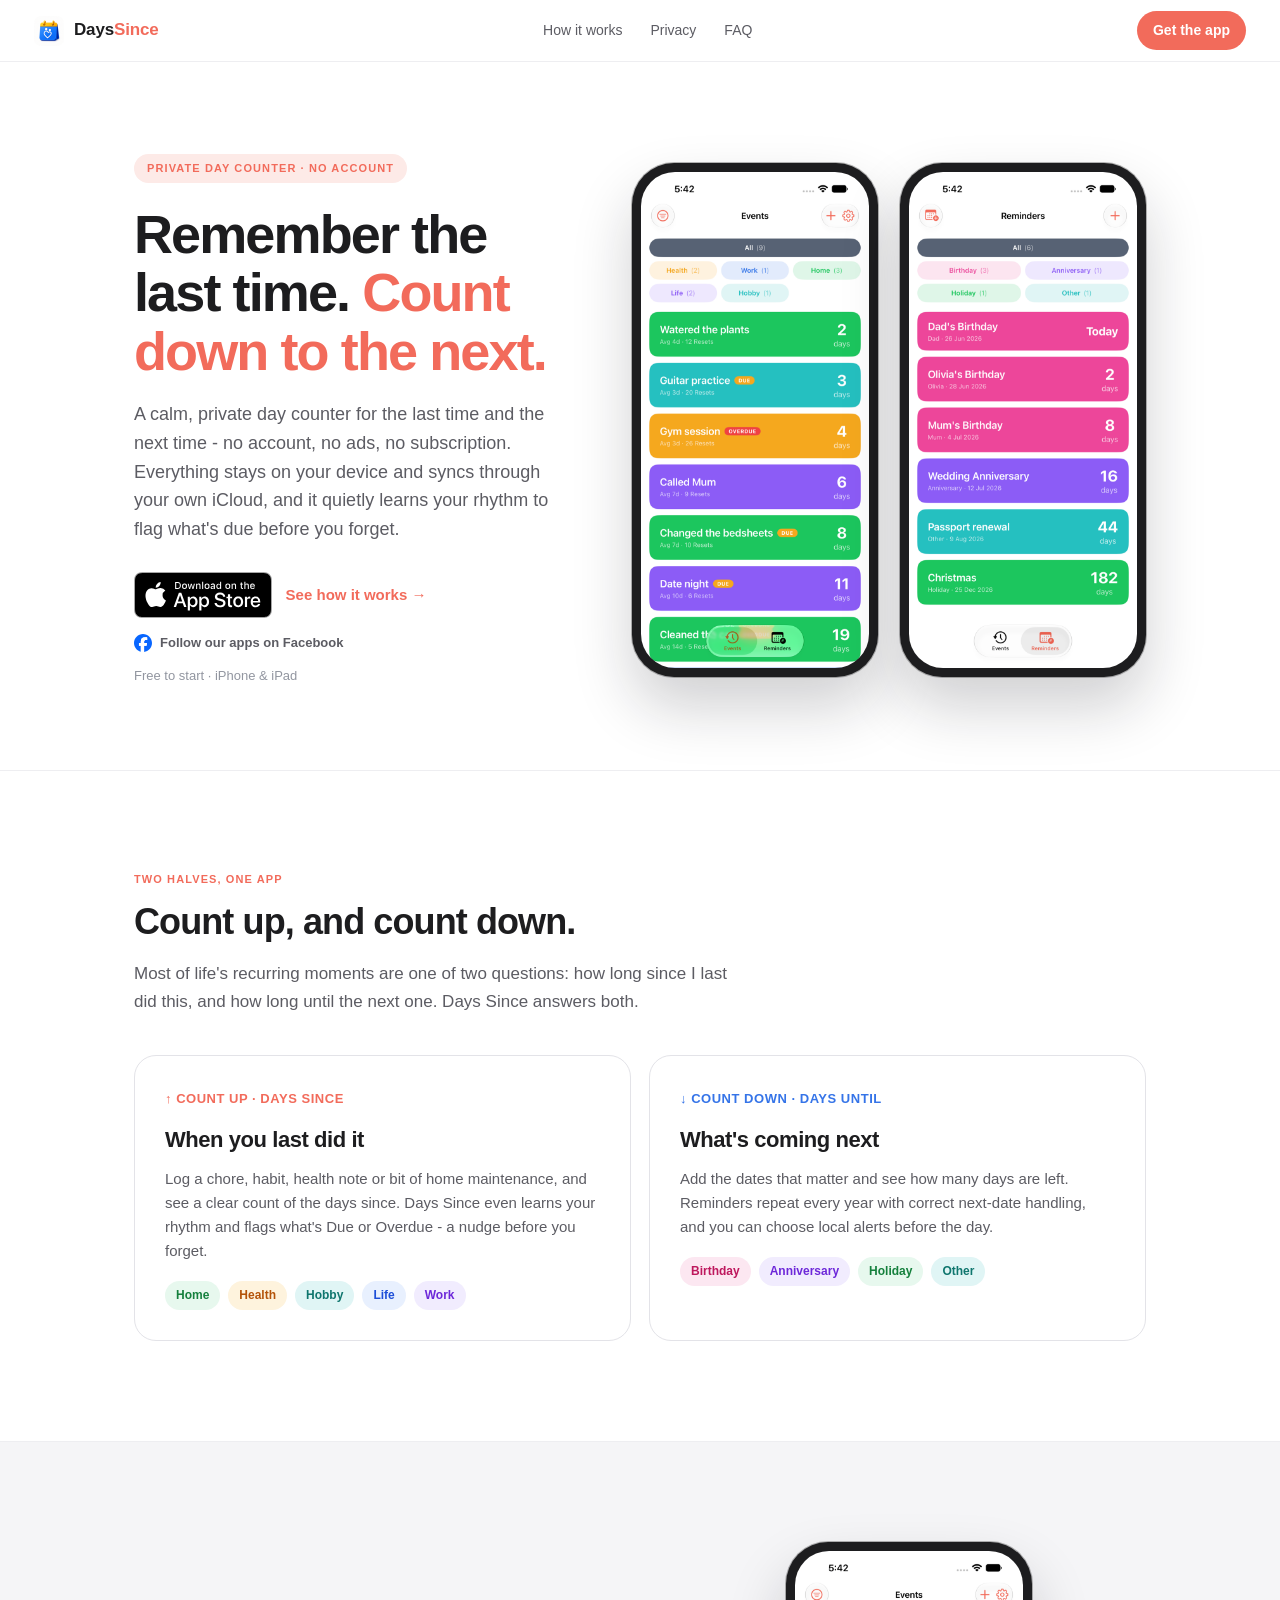
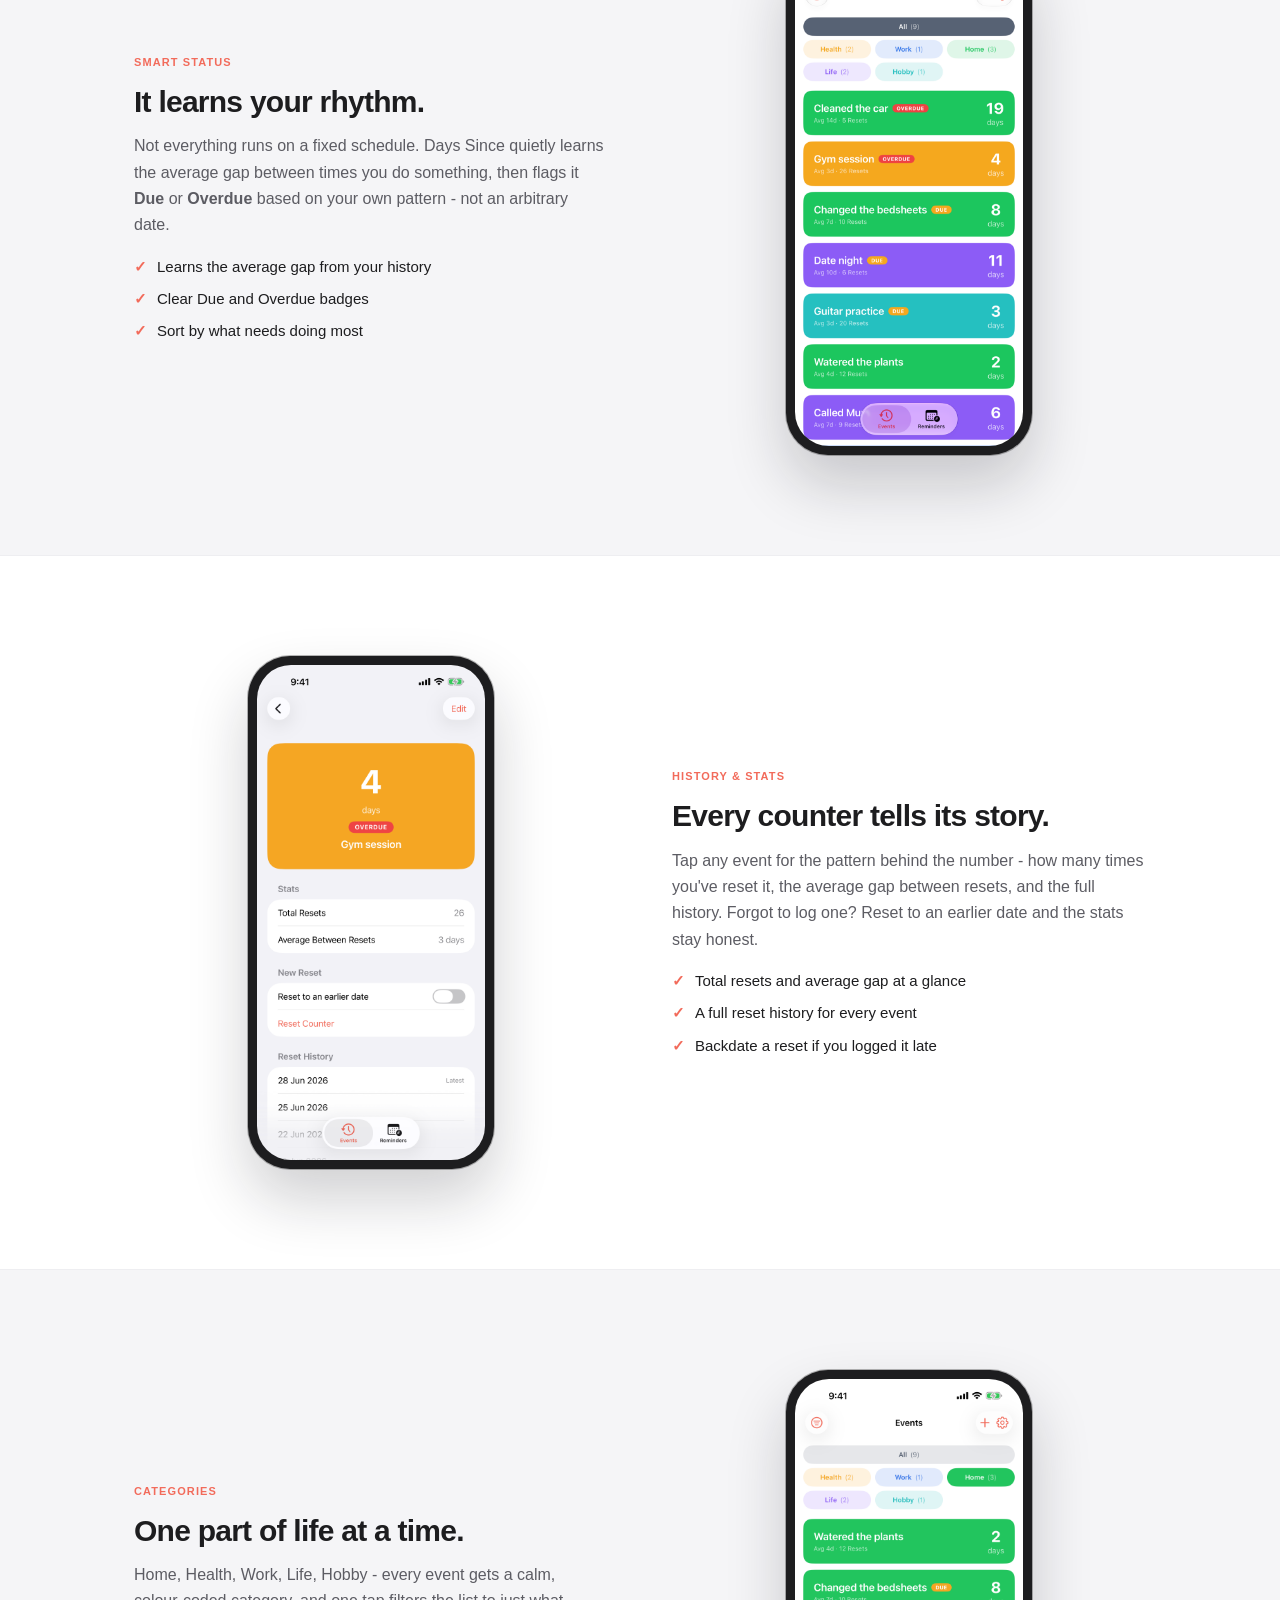
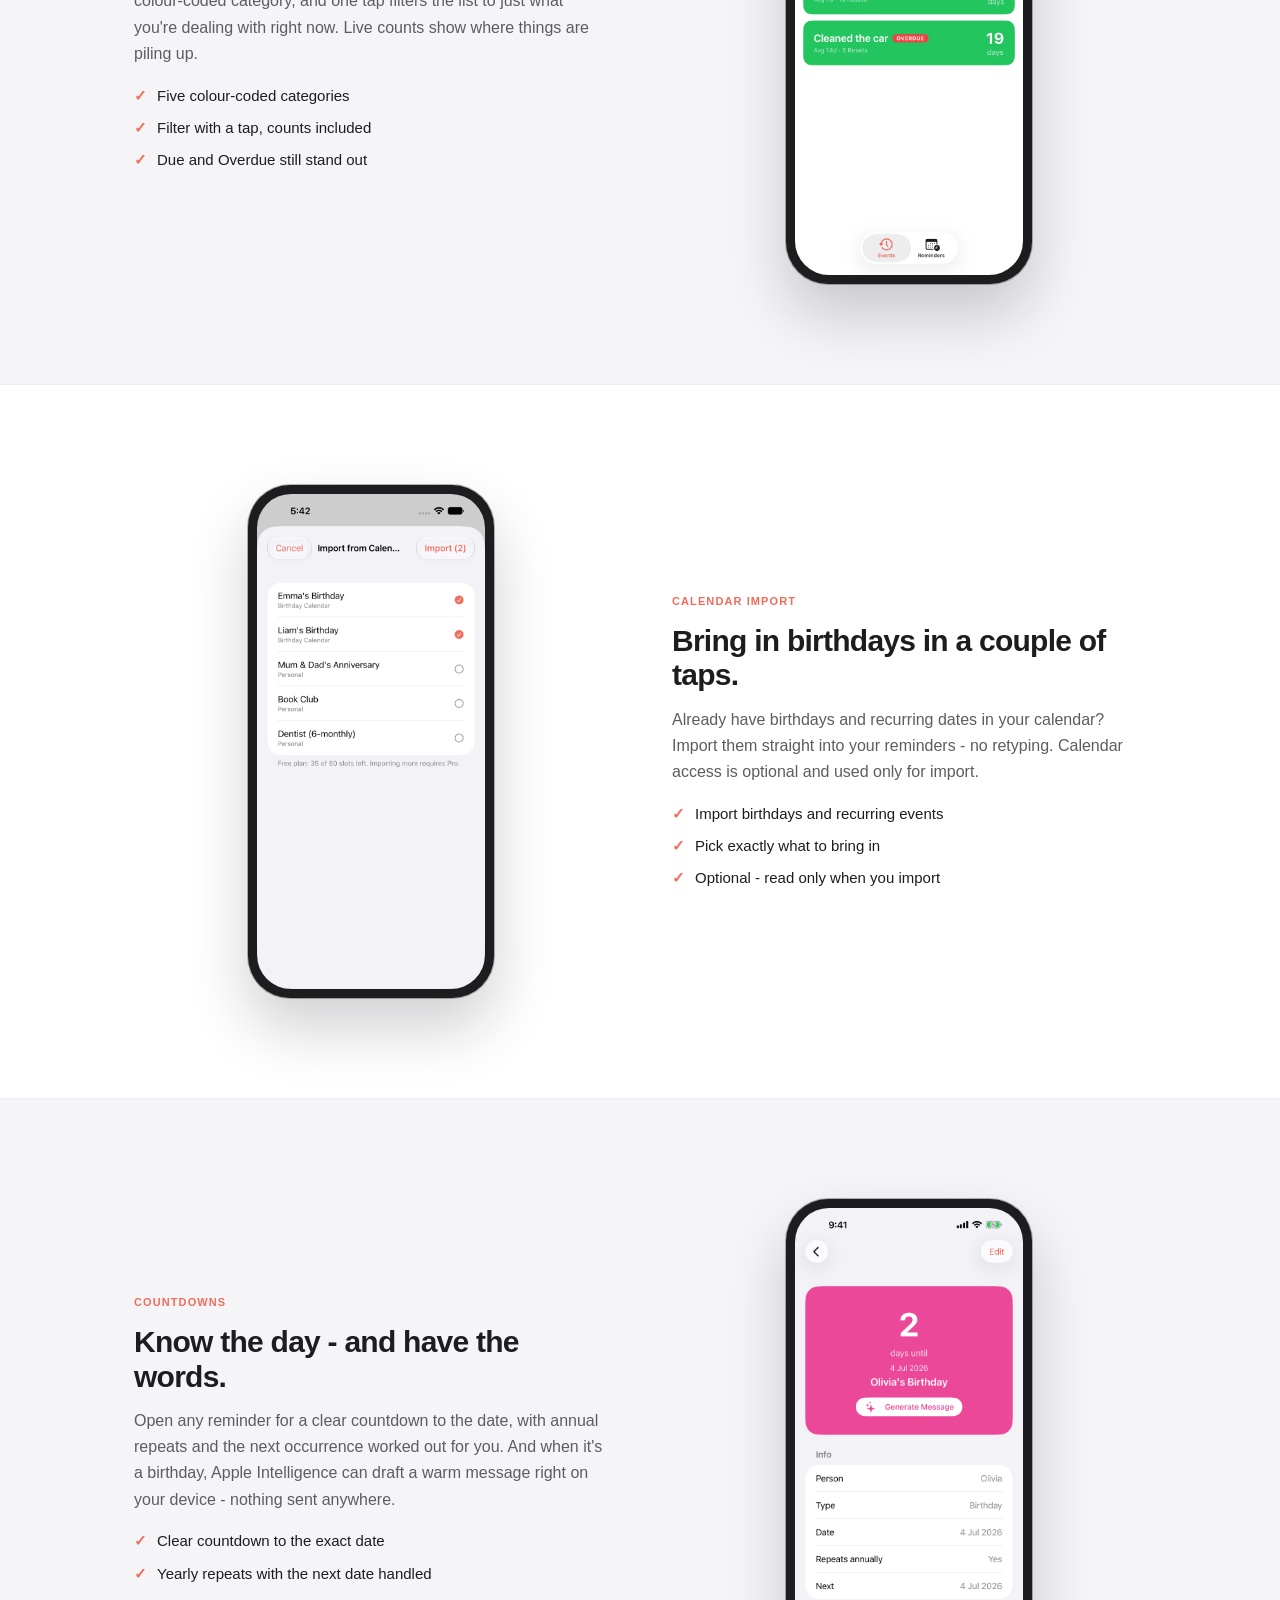
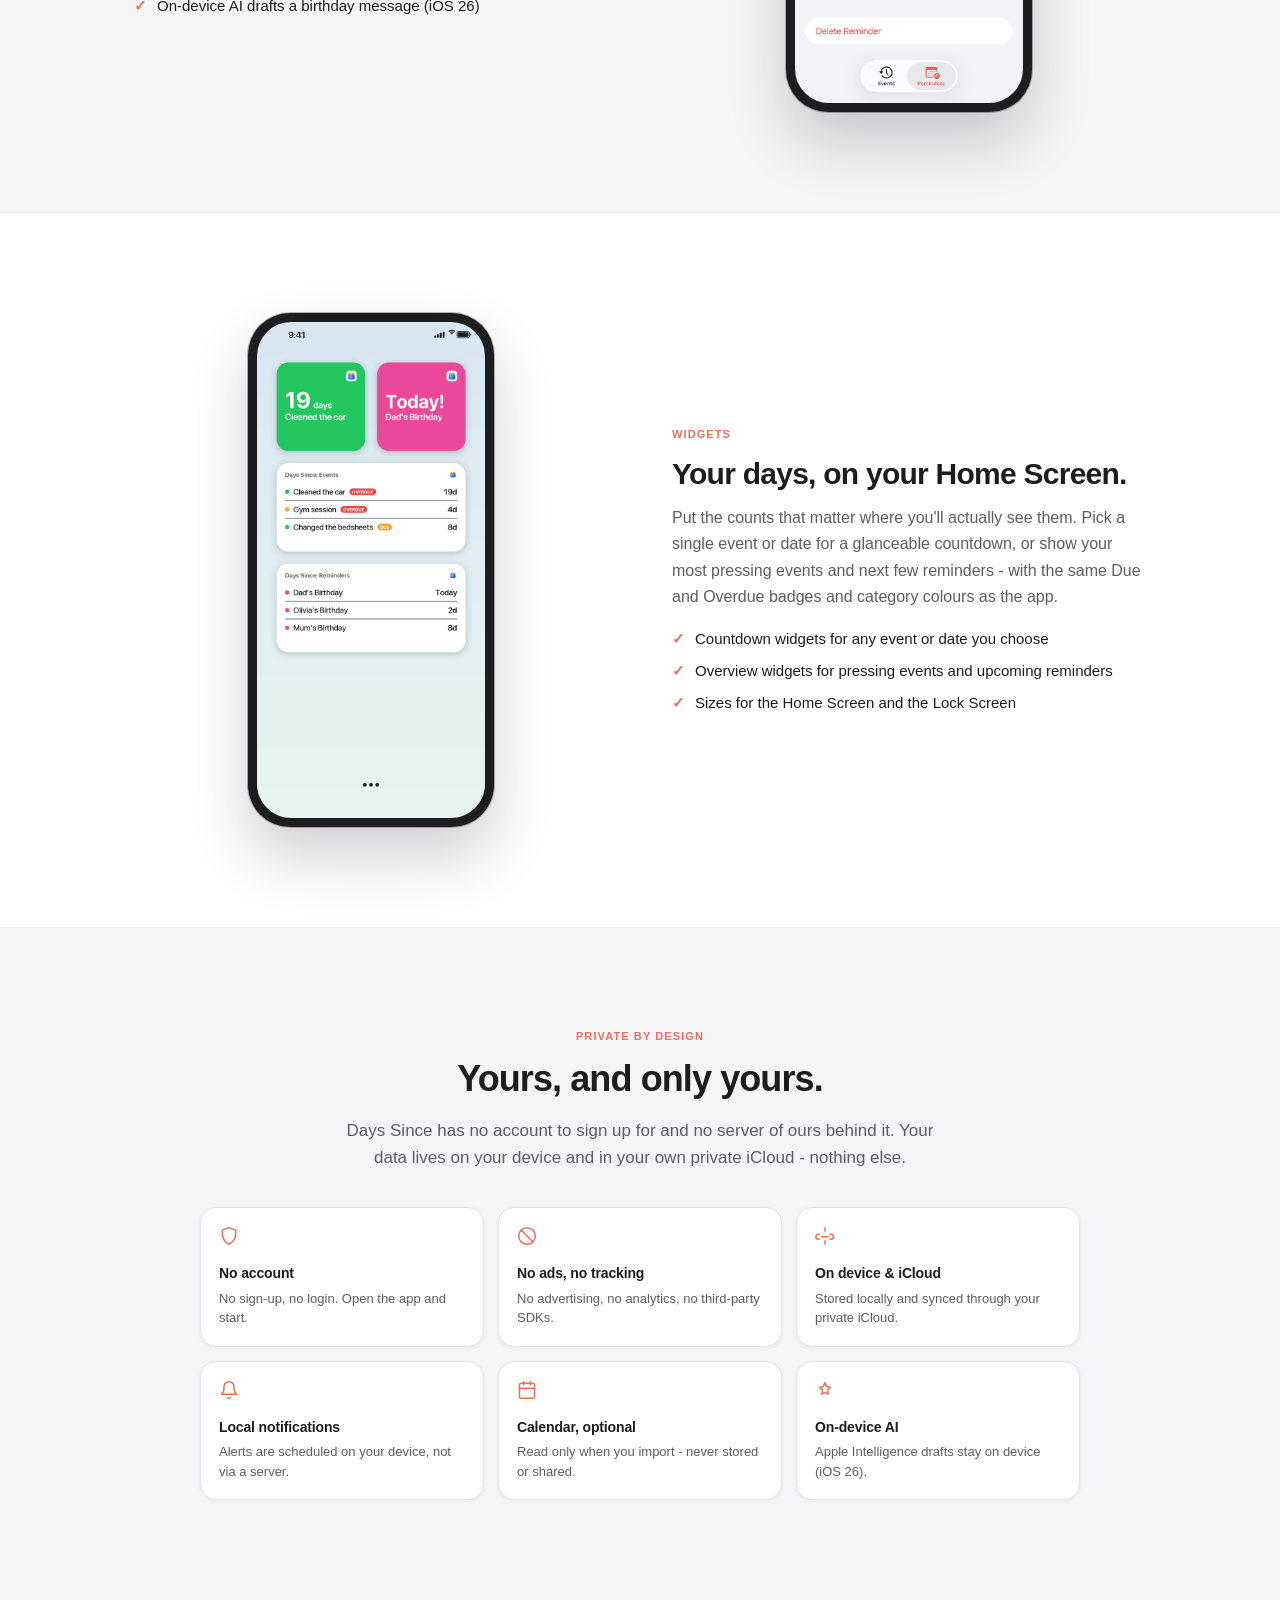
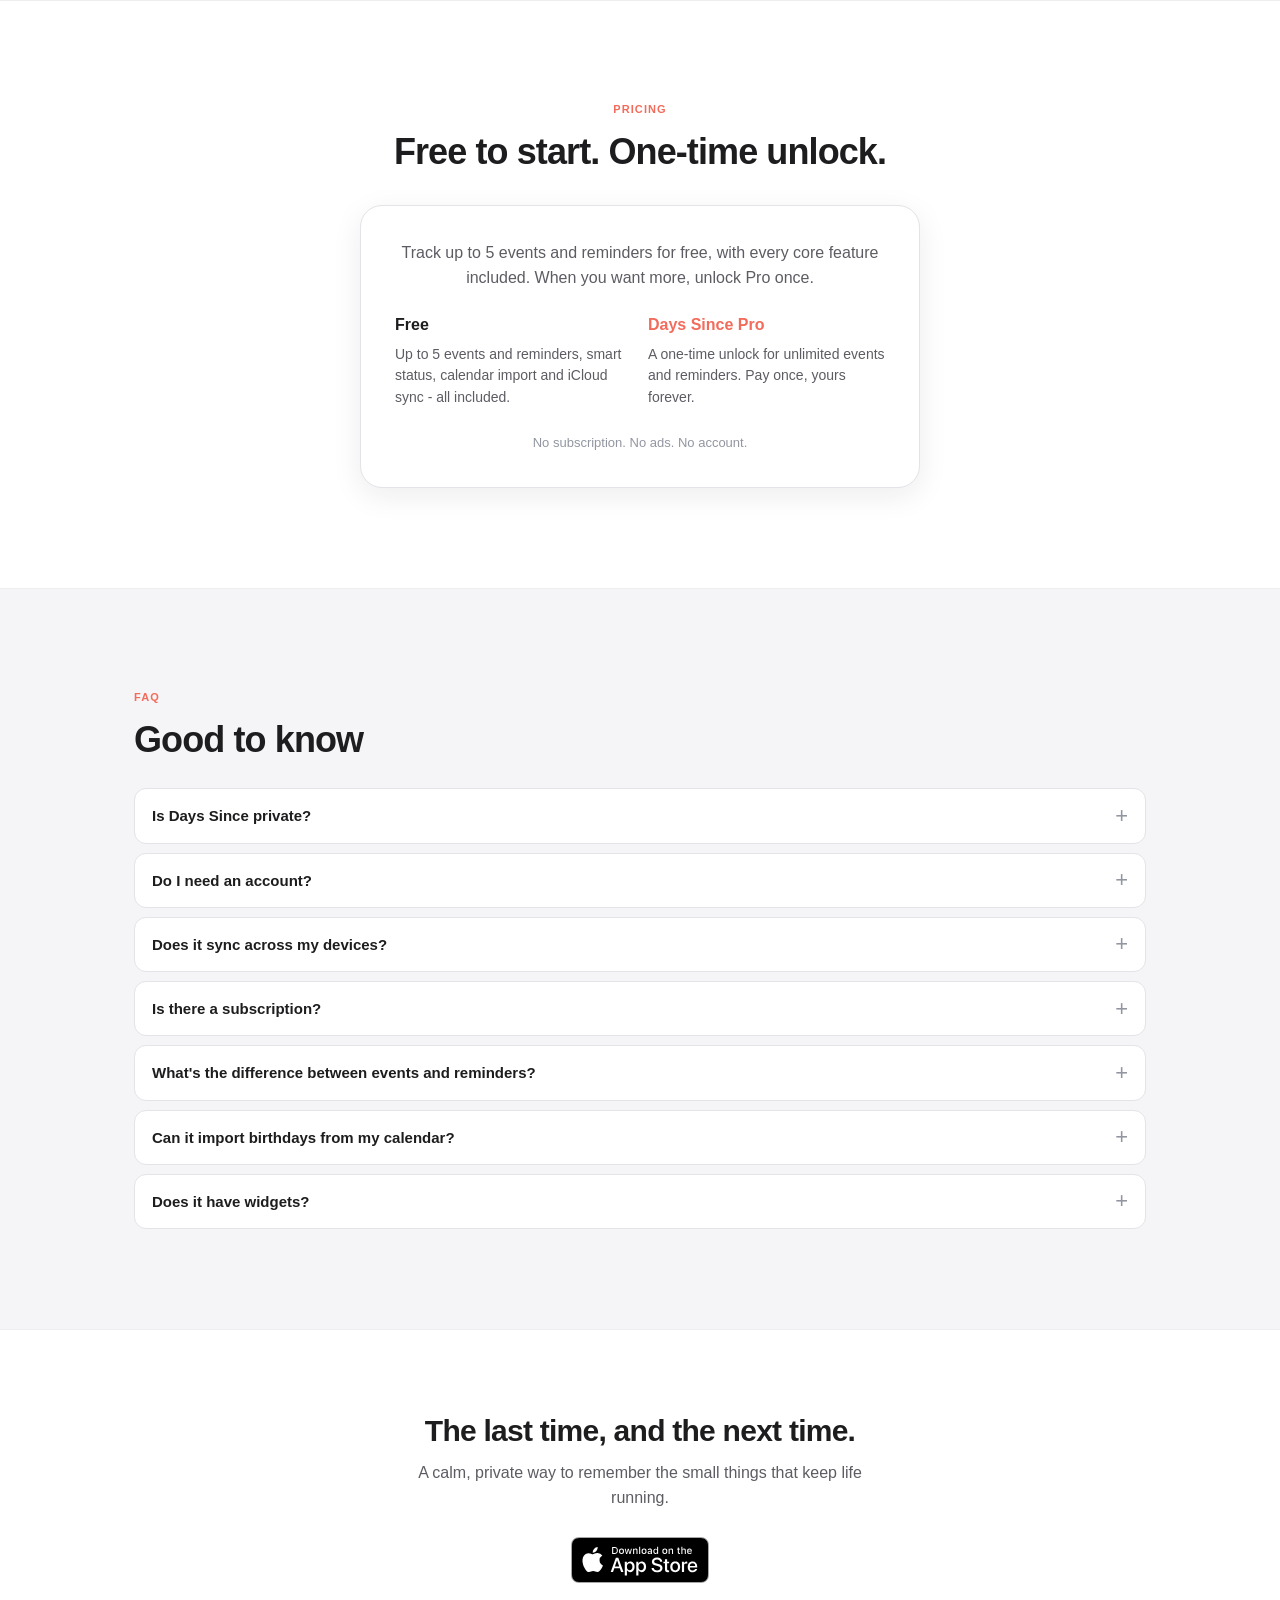
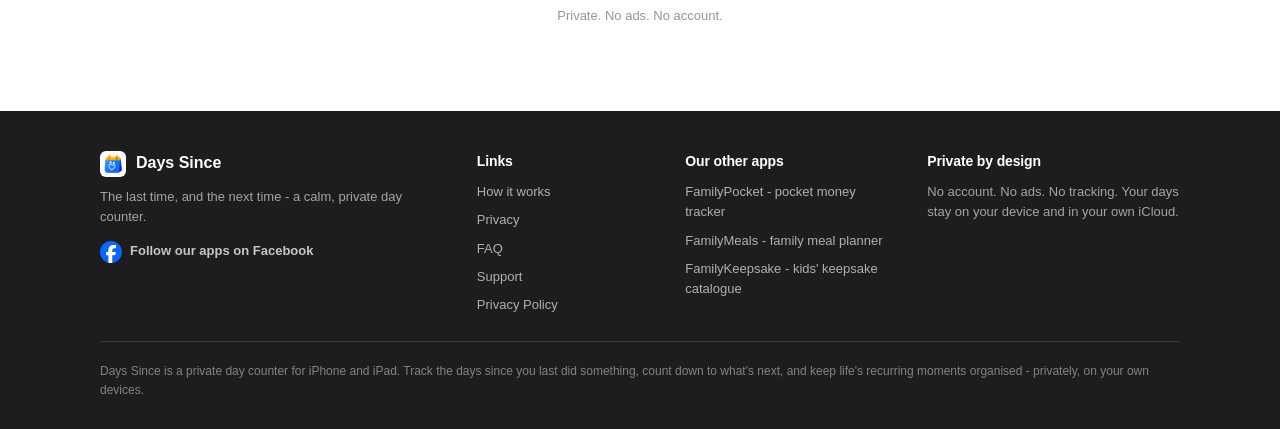
==== commit 7bd93ae3: "Replace em dashes with standard hyphens" ====
--- a/index.html
+++ b/index.html
@@ -4,9 +4,9 @@
   <meta charset="UTF-8" />
   <meta name="viewport" content="width=device-width, initial-scale=1.0" />
 
-  <title>Days Since | Private Day Counter — No Account, No Subscription</title>
+  <title>Days Since | Private Day Counter - No Account, No Subscription</title>
   <meta name="description" content="A calm, private day counter for the last time and the next time. Track days since, count down to birthdays. No account, no ads, no subscription." />
-  <meta property="og:title" content="Days Since — Private day counter, no account or subscription" />
+  <meta property="og:title" content="Days Since - Private day counter, no account or subscription" />
   <meta property="og:description" content="A calm, private day counter for the last time and the next time. No account, no ads, no subscription. Smart Due reminders, on your device, synced via iCloud." />
   <meta property="og:type" content="website" />
   <meta property="og:image" content="https://www.dayssince.co.nz/app-icon.png" />
@@ -14,7 +14,7 @@
   <meta property="og:image:height" content="1024" />
   <meta property="og:url" content="https://www.dayssince.co.nz/" />
   <meta name="twitter:card" content="summary" />
-  <meta name="twitter:title" content="Days Since — Private day counter, no account or subscription" />
+  <meta name="twitter:title" content="Days Since - Private day counter, no account or subscription" />
   <meta name="twitter:description" content="A calm, private day counter for the last time and the next time. No account, no ads, no subscription. Smart Due reminders, synced via iCloud." />
   <meta name="twitter:image" content="https://www.dayssince.co.nz/app-icon.png" />
   <link rel="icon" href="app-icon-small.png" />
@@ -57,7 +57,7 @@
           {
             "@type": "Question",
             "name": "Is Days Since private?",
-            "acceptedAnswer": { "@type": "Answer", "text": "Yes. There are no accounts, no ads and no tracking. Your data stays on your device and in your own private iCloud — there is no developer server for it to be sent to." }
+            "acceptedAnswer": { "@type": "Answer", "text": "Yes. There are no accounts, no ads and no tracking. Your data stays on your device and in your own private iCloud - there is no developer server for it to be sent to." }
           },
           {
             "@type": "Question",
@@ -72,12 +72,12 @@
           {
             "@type": "Question",
             "name": "Is there a subscription?",
-            "acceptedAnswer": { "@type": "Answer", "text": "No. Days Since is free to start, and a single one-time Pro unlock removes the limit. Pay once, yours forever — no subscription." }
+            "acceptedAnswer": { "@type": "Answer", "text": "No. Days Since is free to start, and a single one-time Pro unlock removes the limit. Pay once, yours forever - no subscription." }
           },
           {
             "@type": "Question",
             "name": "What is the difference between events and reminders?",
-            "acceptedAnswer": { "@type": "Answer", "text": "Events count up — the number of days since you last did something, like a chore or a habit. Reminders count down — the days until an upcoming date, like a birthday or anniversary." }
+            "acceptedAnswer": { "@type": "Answer", "text": "Events count up - the number of days since you last did something, like a chore or a habit. Reminders count down - the days until an upcoming date, like a birthday or anniversary." }
           },
           {
             "@type": "Question",
@@ -87,7 +87,7 @@
           {
             "@type": "Question",
             "name": "Does it have widgets?",
-            "acceptedAnswer": { "@type": "Answer", "text": "Yes. There are countdown widgets for a single event or date, plus overview widgets for your most pressing events and upcoming reminders — in sizes for both the Home Screen and the Lock Screen." }
+            "acceptedAnswer": { "@type": "Answer", "text": "Yes. There are countdown widgets for a single event or date, plus overview widgets for your most pressing events and upcoming reminders - in sizes for both the Home Screen and the Lock Screen." }
           }
         ]
       }
@@ -313,7 +313,7 @@
   <div>
     <div class="eyebrow">Private day counter · no account</div>
     <h1>Remember the last time. <em>Count down to the next.</em></h1>
-    <p class="sub">A calm, private day counter for the last time and the next time — no account, no ads, no subscription. Everything stays on your device and syncs through your own iCloud, and it quietly learns your rhythm to flag what's due before you forget.</p>
+    <p class="sub">A calm, private day counter for the last time and the next time - no account, no ads, no subscription. Everything stays on your device and syncs through your own iCloud, and it quietly learns your rhythm to flag what's due before you forget.</p>
     <div class="hero-cta">
       <a href="https://apps.apple.com/app/id6783971241" class="appstore"><img src="/images/app-store-badge.svg" alt="Download on the App Store" height="46"></a>
       <a href="#two" class="btn-text">See how it works →</a>
@@ -326,8 +326,8 @@
   </div>
 
   <div class="hero-phones">
-    <div class="phone"><img class="phone-photo" src="screenshots/eventsDays.png" alt="Days Since events list — days since you last did each thing" /></div>
-    <div class="phone"><img class="phone-photo" src="screenshots/reminders.png" alt="Days Since reminders list — countdown to upcoming birthdays and dates" /></div>
+    <div class="phone"><img class="phone-photo" src="screenshots/eventsDays.png" alt="Days Since events list - days since you last did each thing" /></div>
+    <div class="phone"><img class="phone-photo" src="screenshots/reminders.png" alt="Days Since reminders list - countdown to upcoming birthdays and dates" /></div>
   </div>
 </div>
 
@@ -341,7 +341,7 @@
       <div class="half up">
         <div class="dir">↑ Count up · Days since</div>
         <h3>When you last did it</h3>
-        <p>Log a chore, habit, health note or bit of home maintenance, and see a clear count of the days since. Days Since even learns your rhythm and flags what's Due or Overdue — a nudge before you forget.</p>
+        <p>Log a chore, habit, health note or bit of home maintenance, and see a clear count of the days since. Days Since even learns your rhythm and flags what's Due or Overdue - a nudge before you forget.</p>
         <div class="tags">
           <span class="tag t-green">Home</span>
           <span class="tag t-amber">Health</span>
@@ -372,7 +372,7 @@
       <div class="copy">
         <div class="sec-eyebrow">Smart status</div>
         <h2>It learns your rhythm.</h2>
-        <p>Not everything runs on a fixed schedule. Days Since quietly learns the average gap between times you do something, then flags it <strong>Due</strong> or <strong>Overdue</strong> based on your own pattern — not an arbitrary date.</p>
+        <p>Not everything runs on a fixed schedule. Days Since quietly learns the average gap between times you do something, then flags it <strong>Due</strong> or <strong>Overdue</strong> based on your own pattern - not an arbitrary date.</p>
         <ul>
           <li><span class="ck">✓</span> Learns the average gap from your history</li>
           <li><span class="ck">✓</span> Clear Due and Overdue badges</li>
@@ -393,7 +393,7 @@
       <div class="copy">
         <div class="sec-eyebrow">History &amp; stats</div>
         <h2>Every counter tells its story.</h2>
-        <p>Tap any event for the pattern behind the number — how many times you've reset it, the average gap between resets, and the full history. Forgot to log one? Reset to an earlier date and the stats stay honest.</p>
+        <p>Tap any event for the pattern behind the number - how many times you've reset it, the average gap between resets, and the full history. Forgot to log one? Reset to an earlier date and the stats stay honest.</p>
         <ul>
           <li><span class="ck">✓</span> Total resets and average gap at a glance</li>
           <li><span class="ck">✓</span> A full reset history for every event</li>
@@ -401,7 +401,7 @@
         </ul>
       </div>
       <div class="visual">
-        <div class="phone"><img class="phone-photo" src="screenshots/eventDetail.png" alt="Days Since event detail — day count with total resets, average between resets and reset history" /></div>
+        <div class="phone"><img class="phone-photo" src="screenshots/eventDetail.png" alt="Days Since event detail - day count with total resets, average between resets and reset history" /></div>
       </div>
     </div>
   </div>
@@ -414,7 +414,7 @@
       <div class="copy">
         <div class="sec-eyebrow">Categories</div>
         <h2>One part of life at a time.</h2>
-        <p>Home, Health, Work, Life, Hobby — every event gets a calm, colour-coded category, and one tap filters the list to just what you're dealing with right now. Live counts show where things are piling up.</p>
+        <p>Home, Health, Work, Life, Hobby - every event gets a calm, colour-coded category, and one tap filters the list to just what you're dealing with right now. Live counts show where things are piling up.</p>
         <ul>
           <li><span class="ck">✓</span> Five colour-coded categories</li>
           <li><span class="ck">✓</span> Filter with a tap, counts included</li>
@@ -435,11 +435,11 @@
       <div class="copy">
         <div class="sec-eyebrow">Calendar import</div>
         <h2>Bring in birthdays in a couple of taps.</h2>
-        <p>Already have birthdays and recurring dates in your calendar? Import them straight into your reminders — no retyping. Calendar access is optional and used only for import.</p>
+        <p>Already have birthdays and recurring dates in your calendar? Import them straight into your reminders - no retyping. Calendar access is optional and used only for import.</p>
         <ul>
           <li><span class="ck">✓</span> Import birthdays and recurring events</li>
           <li><span class="ck">✓</span> Pick exactly what to bring in</li>
-          <li><span class="ck">✓</span> Optional — read only when you import</li>
+          <li><span class="ck">✓</span> Optional - read only when you import</li>
         </ul>
       </div>
       <div class="visual">
@@ -455,8 +455,8 @@
     <div class="row">
       <div class="copy">
         <div class="sec-eyebrow">Countdowns</div>
-        <h2>Know the day — and have the words.</h2>
-        <p>Open any reminder for a clear countdown to the date, with annual repeats and the next occurrence worked out for you. And when it's a birthday, Apple Intelligence can draft a warm message right on your device — nothing sent anywhere.</p>
+        <h2>Know the day - and have the words.</h2>
+        <p>Open any reminder for a clear countdown to the date, with annual repeats and the next occurrence worked out for you. And when it's a birthday, Apple Intelligence can draft a warm message right on your device - nothing sent anywhere.</p>
         <ul>
           <li><span class="ck">✓</span> Clear countdown to the exact date</li>
           <li><span class="ck">✓</span> Yearly repeats with the next date handled</li>
@@ -464,7 +464,7 @@
         </ul>
       </div>
       <div class="visual">
-        <div class="phone"><img class="phone-photo" src="screenshots/reminderDetail.png" alt="Days Since reminder detail — countdown to a birthday with on-device Generate Message button" /></div>
+        <div class="phone"><img class="phone-photo" src="screenshots/reminderDetail.png" alt="Days Since reminder detail - countdown to a birthday with on-device Generate Message button" /></div>
       </div>
     </div>
   </div>
@@ -477,7 +477,7 @@
       <div class="copy">
         <div class="sec-eyebrow">Widgets</div>
         <h2>Your days, on your Home Screen.</h2>
-        <p>Put the counts that matter where you'll actually see them. Pick a single event or date for a glanceable countdown, or show your most pressing events and next few reminders — with the same Due and Overdue badges and category colours as the app.</p>
+        <p>Put the counts that matter where you'll actually see them. Pick a single event or date for a glanceable countdown, or show your most pressing events and next few reminders - with the same Due and Overdue badges and category colours as the app.</p>
         <ul>
           <li><span class="ck">✓</span> Countdown widgets for any event or date you choose</li>
           <li><span class="ck">✓</span> Overview widgets for pressing events and upcoming reminders</li>
@@ -485,7 +485,7 @@
         </ul>
       </div>
       <div class="visual">
-        <div class="phone"><img class="phone-photo" src="screenshots/widgets.png" alt="Days Since Home Screen widgets — countdown widgets for an event and a birthday, plus events overview and upcoming reminders widgets" /></div>
+        <div class="phone"><img class="phone-photo" src="screenshots/widgets.png" alt="Days Since Home Screen widgets - countdown widgets for an event and a birthday, plus events overview and upcoming reminders widgets" /></div>
       </div>
     </div>
   </div>
@@ -496,7 +496,7 @@
   <div class="inner">
     <div class="sec-eyebrow" style="text-align:center;">Private by design</div>
     <h2 class="sec-h2">Yours, and only yours.</h2>
-    <p class="sec-lede">Days Since has no account to sign up for and no server of ours behind it. Your data lives on your device and in your own private iCloud — nothing else.</p>
+    <p class="sec-lede">Days Since has no account to sign up for and no server of ours behind it. Your data lives on your device and in your own private iCloud - nothing else.</p>
     <div class="priv-grid">
       <div class="priv-item">
         <svg viewBox="0 0 24 24" fill="none" stroke="currentColor" stroke-width="1.8" stroke-linecap="round" stroke-linejoin="round"><path d="M12 22s8-4 8-12V5l-8-3-8 3v5c0 8 8 12 8 12z"/></svg>
@@ -521,7 +521,7 @@
       <div class="priv-item">
         <svg viewBox="0 0 24 24" fill="none" stroke="currentColor" stroke-width="1.8" stroke-linecap="round" stroke-linejoin="round"><rect x="3" y="4" width="18" height="18" rx="2"/><path d="M3 10h18M8 2v4M16 2v4"/></svg>
         <h3>Calendar, optional</h3>
-        <p>Read only when you import — never stored or shared.</p>
+        <p>Read only when you import - never stored or shared.</p>
       </div>
       <div class="priv-item">
         <svg viewBox="0 0 24 24" fill="none" stroke="currentColor" stroke-width="1.8" stroke-linecap="round" stroke-linejoin="round"><path d="M12 3l1.9 4.6L18.5 9l-3.5 3.1.9 4.9L12 14.8 8.1 17l.9-4.9L5.5 9l4.6-1.4z"/></svg>
@@ -542,7 +542,7 @@
       <div class="price-split">
         <div class="tier">
           <h3>Free</h3>
-          <p>Up to 5 events and reminders, smart status, calendar import and iCloud sync — all included.</p>
+          <p>Up to 5 events and reminders, smart status, calendar import and iCloud sync - all included.</p>
         </div>
         <div class="tier pro">
           <h3>Days Since Pro</h3>
@@ -562,7 +562,7 @@
     <div class="faq-list">
       <details>
         <summary>Is Days Since private?</summary>
-        <p>Yes. There are no accounts, no ads and no tracking. Your data stays on your device and in your own private iCloud — there's no developer server for it to be sent to.</p>
+        <p>Yes. There are no accounts, no ads and no tracking. Your data stays on your device and in your own private iCloud - there's no developer server for it to be sent to.</p>
       </details>
       <details>
         <summary>Do I need an account?</summary>
@@ -578,7 +578,7 @@
       </details>
       <details>
         <summary>What's the difference between events and reminders?</summary>
-        <p>Events count up — the days since you last did something, like a chore or a habit. Reminders count down — the days until an upcoming date, like a birthday or anniversary.</p>
+        <p>Events count up - the days since you last did something, like a chore or a habit. Reminders count down - the days until an upcoming date, like a birthday or anniversary.</p>
       </details>
       <details>
         <summary>Can it import birthdays from my calendar?</summary>
@@ -586,7 +586,7 @@
       </details>
       <details>
         <summary>Does it have widgets?</summary>
-        <p>Yes. There are countdown widgets for a single event or date, plus overview widgets for your most pressing events and upcoming reminders — in sizes for both the Home Screen and the Lock Screen.</p>
+        <p>Yes. There are countdown widgets for a single event or date, plus overview widgets for your most pressing events and upcoming reminders - in sizes for both the Home Screen and the Lock Screen.</p>
       </details>
     </div>
   </div>
@@ -610,7 +610,7 @@
         <img src="app-icon-small.png" alt="Days Since icon" />
         <span>Days Since</span>
       </div>
-      <p>The last time, and the next time — a calm, private day counter.</p>
+      <p>The last time, and the next time - a calm, private day counter.</p>
       <a class="footer-facebook" href="https://www.facebook.com/profile.php?id=61593134020857" target="_blank" rel="noopener noreferrer">
         <img src="/facebook-icon.svg" alt="" />
         <span>Follow our apps on Facebook</span>
@@ -629,9 +629,9 @@
     <div class="foot-col">
       <h5>Our other apps</h5>
       <ul>
-        <li><a href="https://www.familypocket.co.nz/">FamilyPocket — pocket money tracker</a></li>
-        <li><a href="https://www.familymeals.co.nz/">FamilyMeals — family meal planner</a></li>
-        <li><a href="https://www.familykeepsake.app/">FamilyKeepsake — kids' keepsake catalogue</a></li>
+        <li><a href="https://www.familypocket.co.nz/">FamilyPocket - pocket money tracker</a></li>
+        <li><a href="https://www.familymeals.co.nz/">FamilyMeals - family meal planner</a></li>
+        <li><a href="https://www.familykeepsake.app/">FamilyKeepsake - kids' keepsake catalogue</a></li>
       </ul>
     </div>
     <div class="foot-col">
@@ -640,7 +640,7 @@
     </div>
   </div>
   <div class="foot-legal">
-    Days Since is a private day counter for iPhone and iPad. Track the days since you last did something, count down to what's next, and keep life's recurring moments organised — privately, on your own devices.
+    Days Since is a private day counter for iPhone and iPad. Track the days since you last did something, count down to what's next, and keep life's recurring moments organised - privately, on your own devices.
   </div>
 </footer>
 
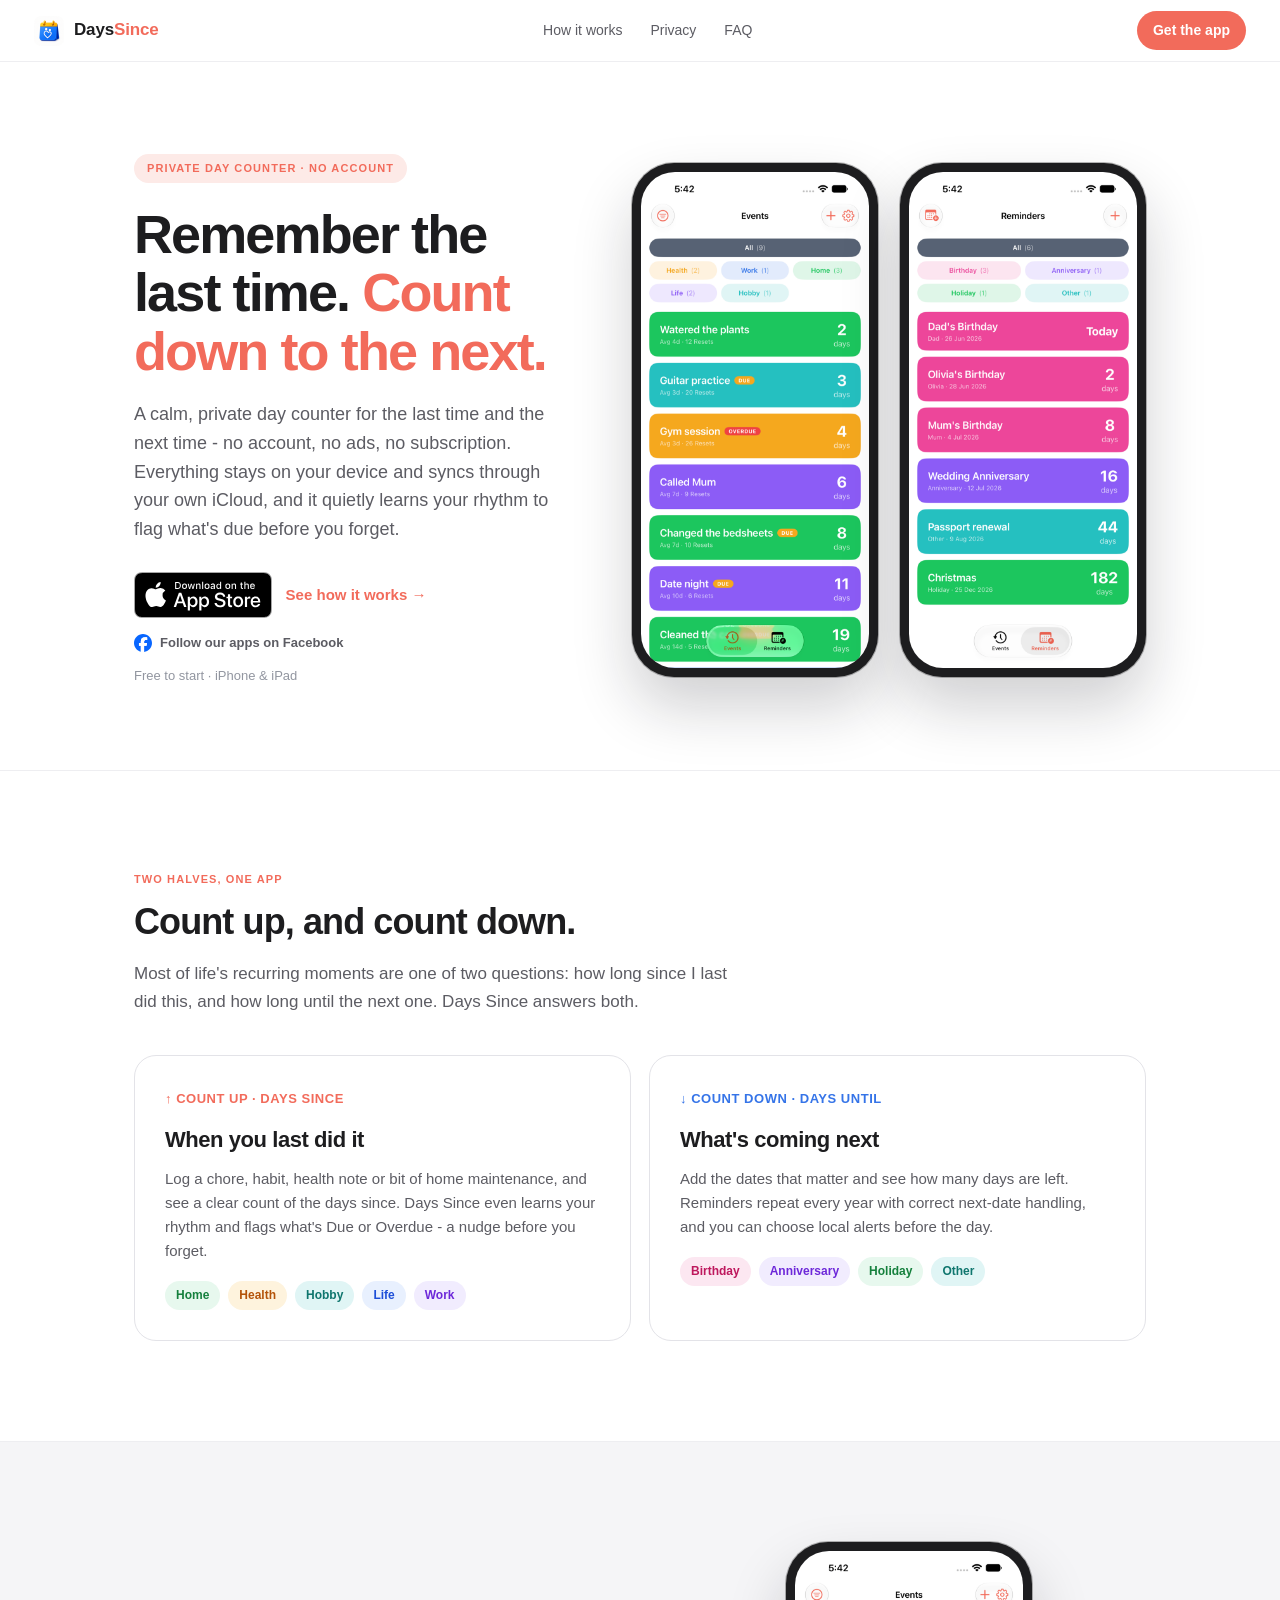
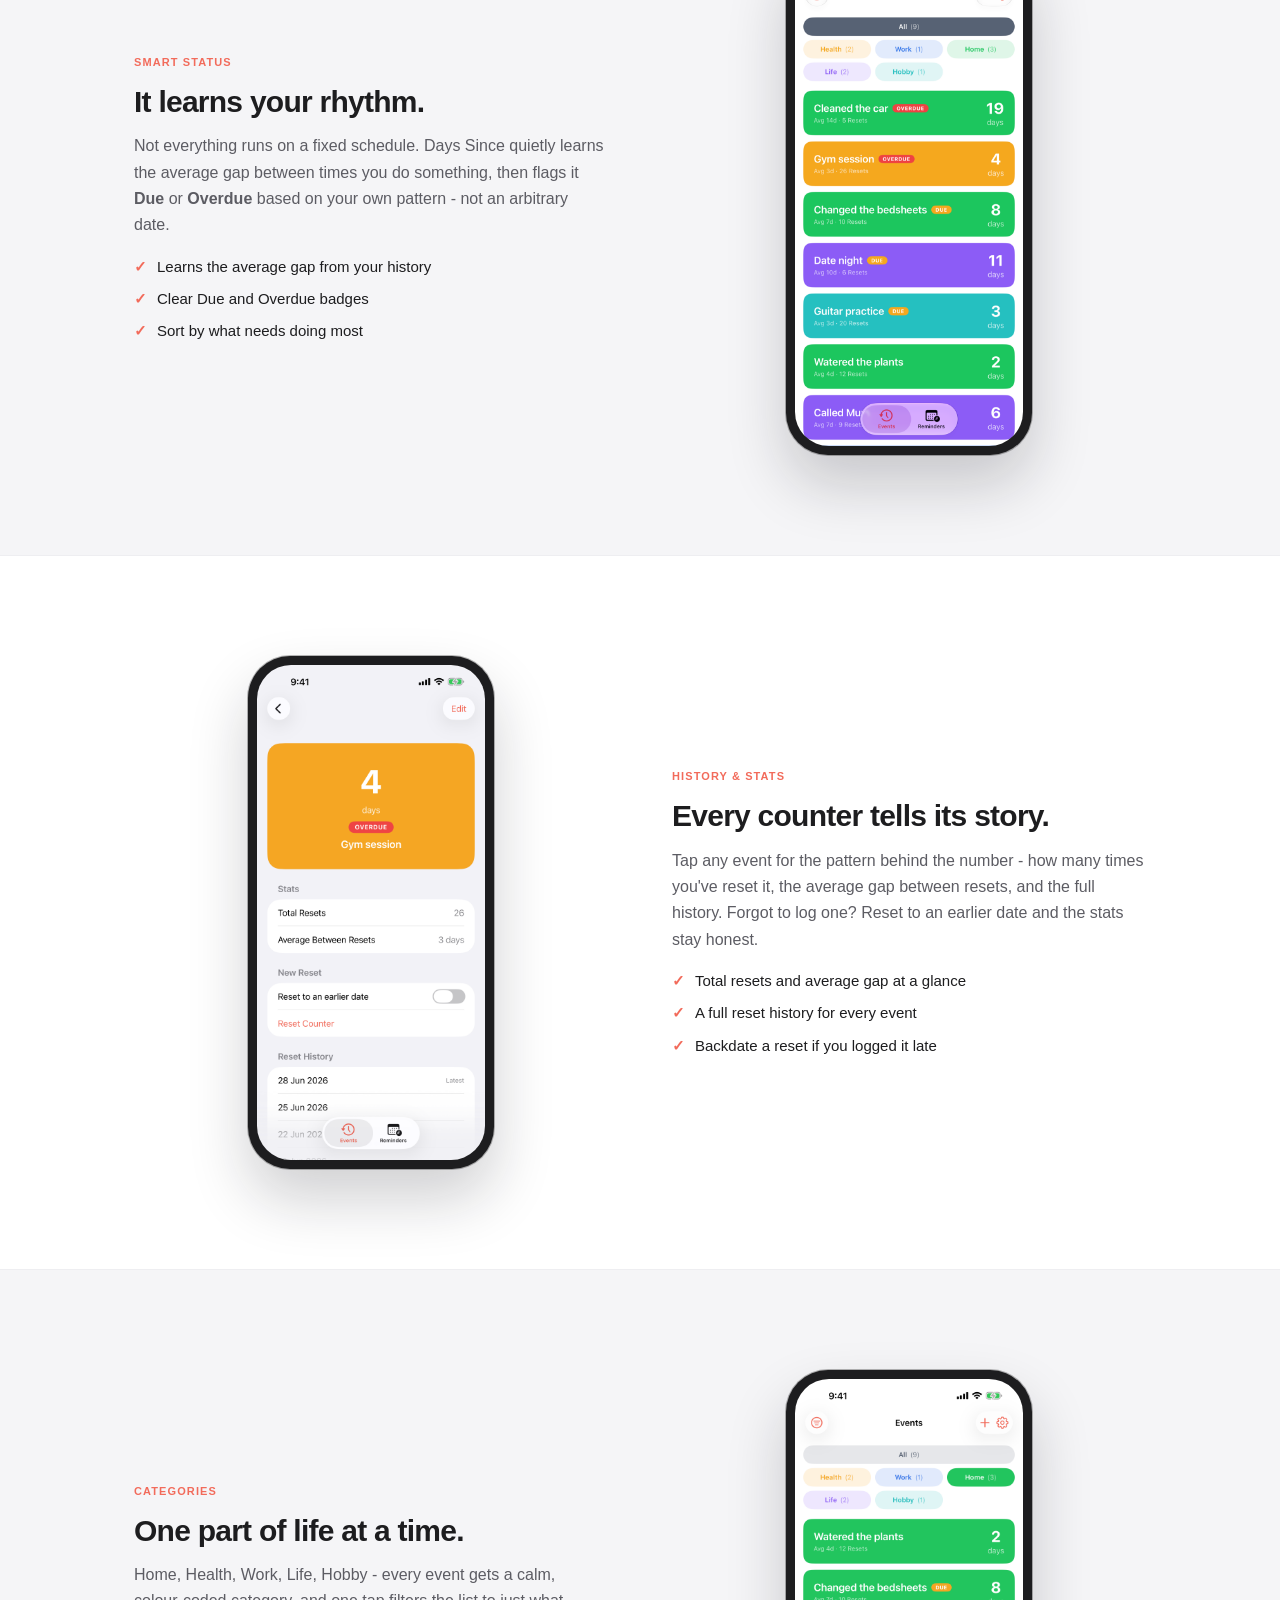
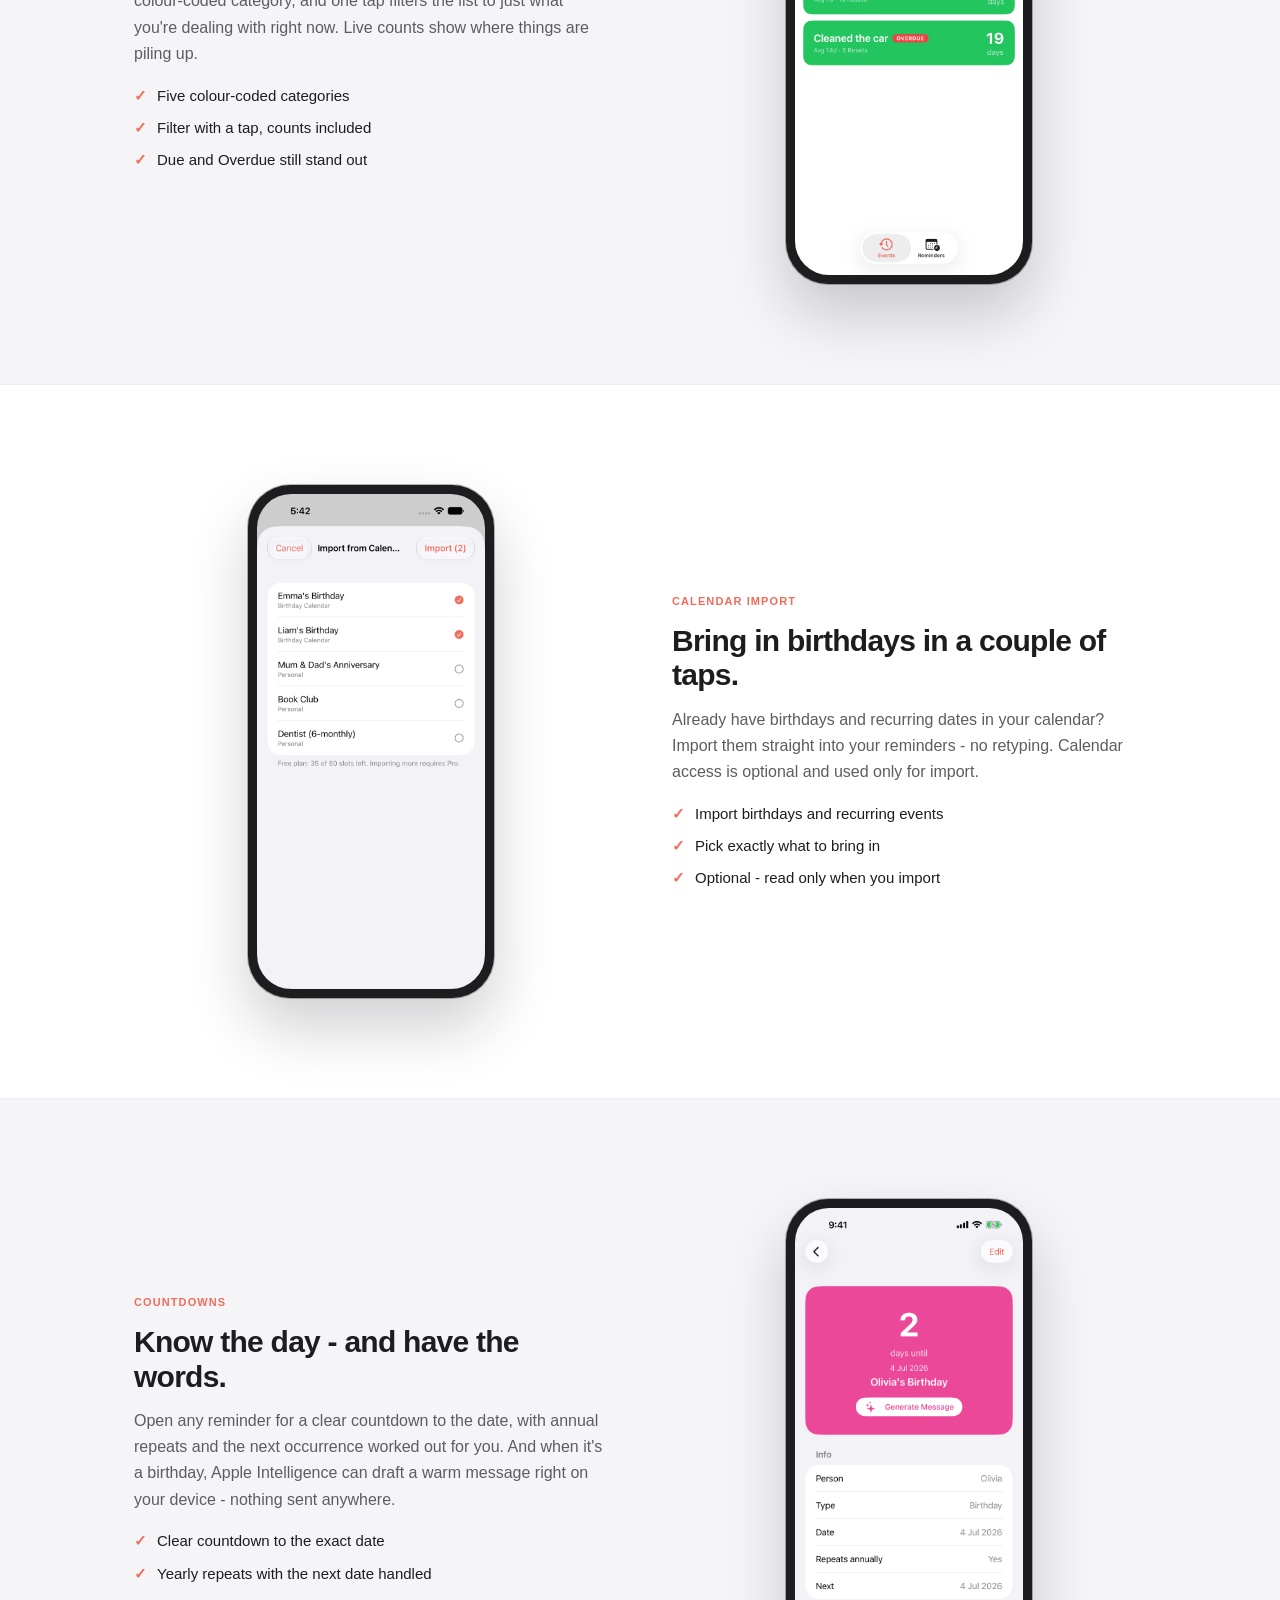
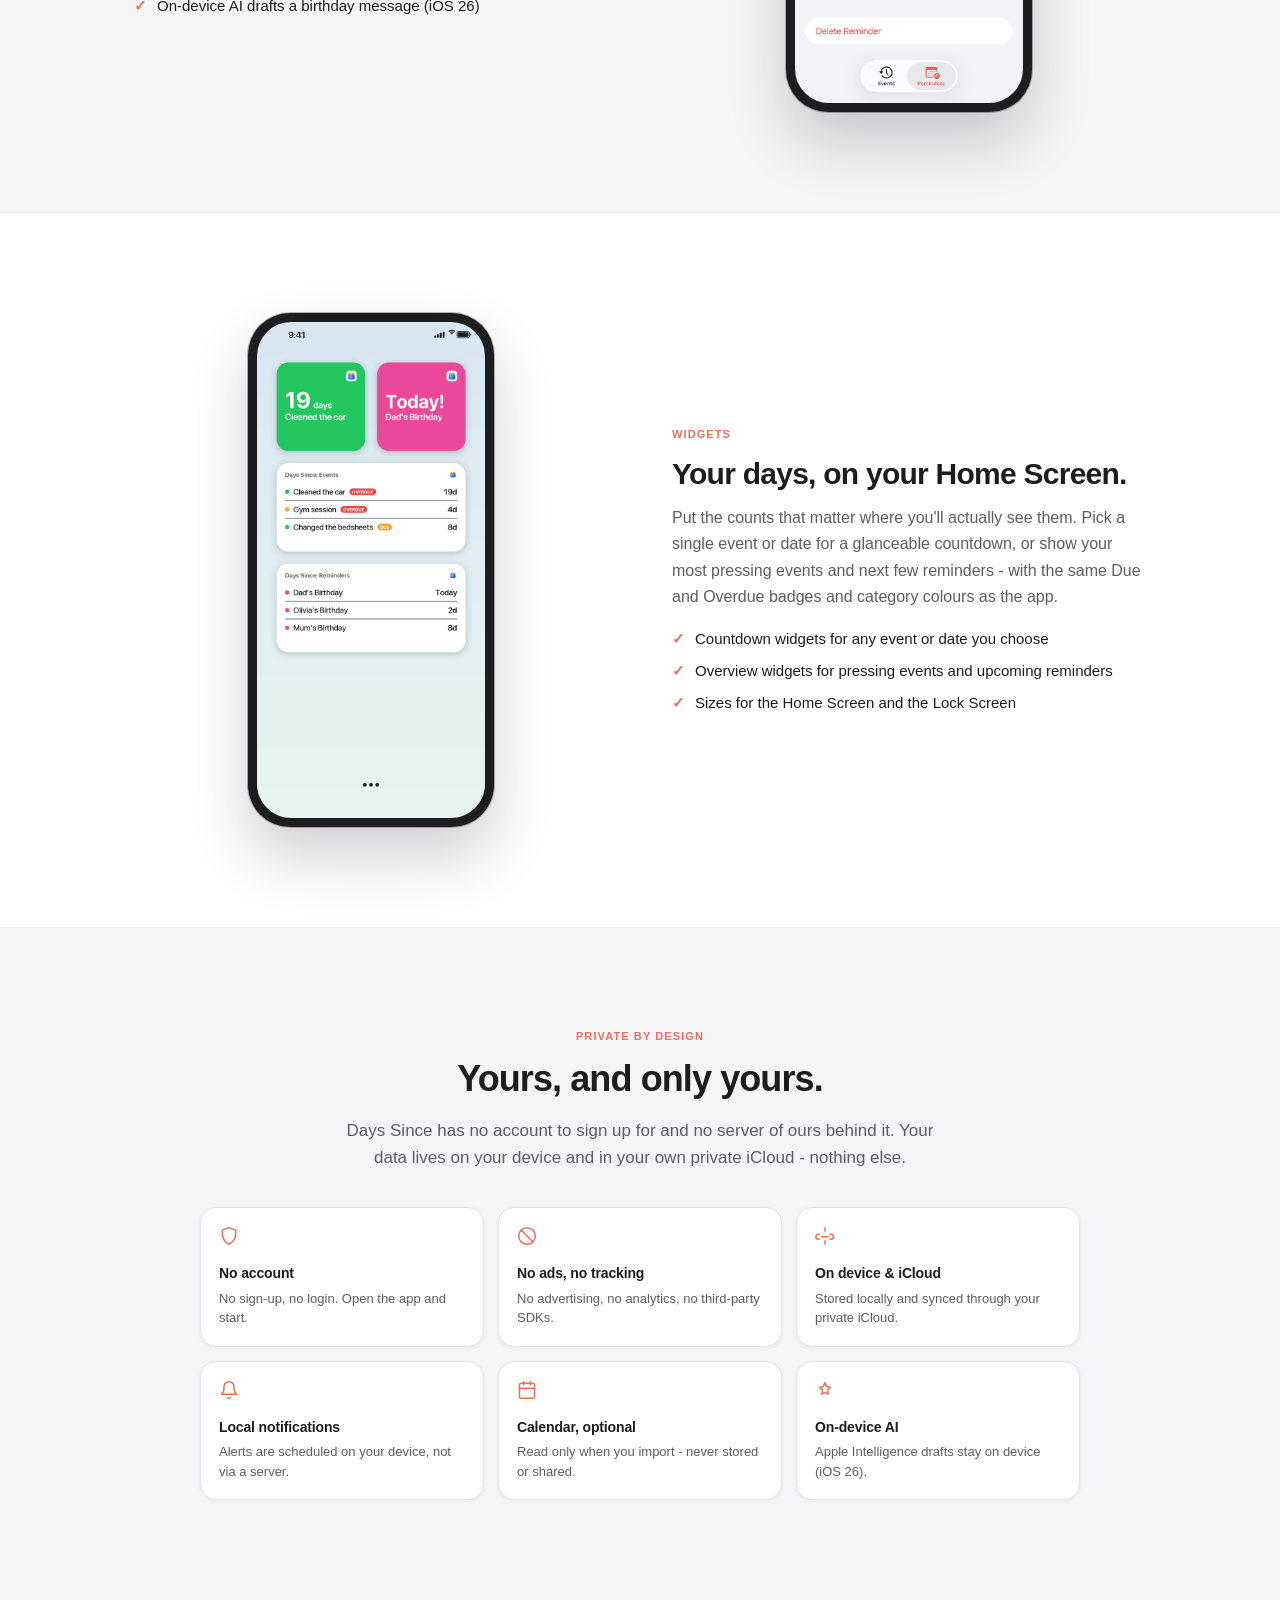
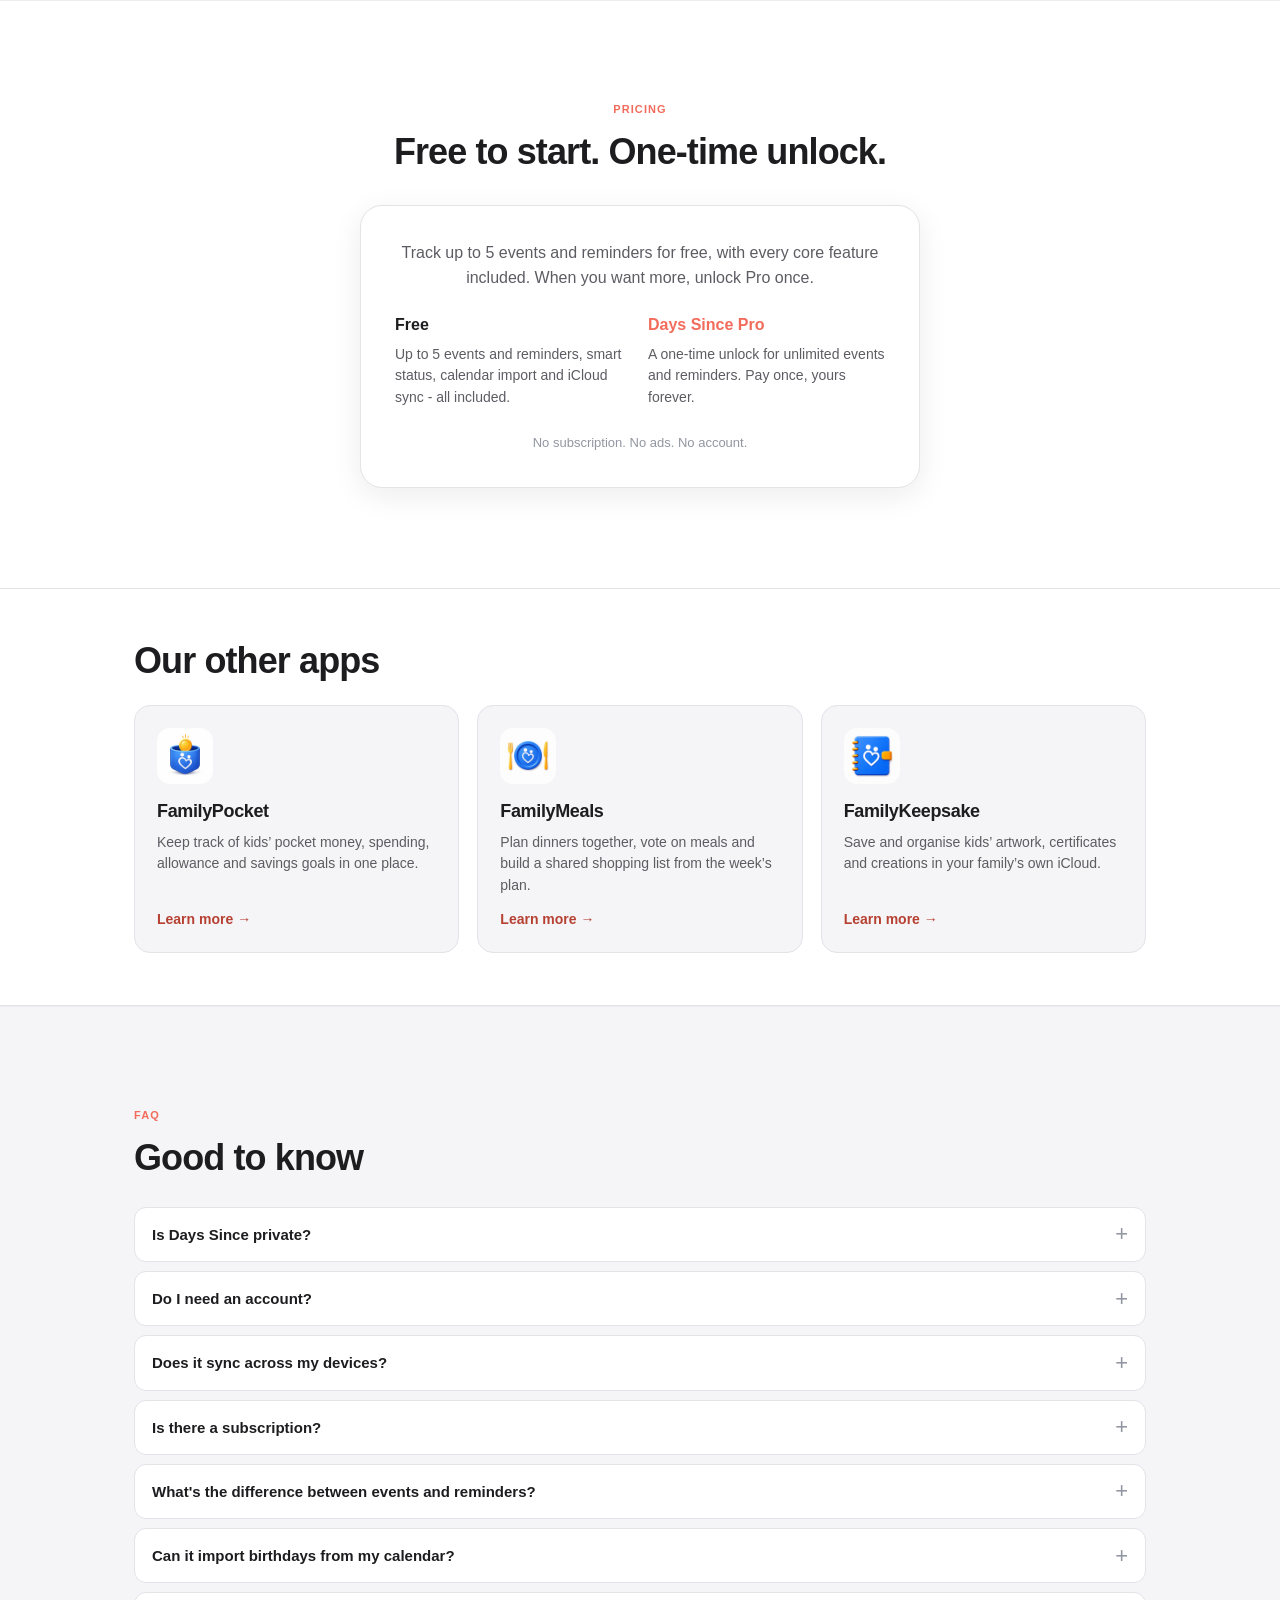
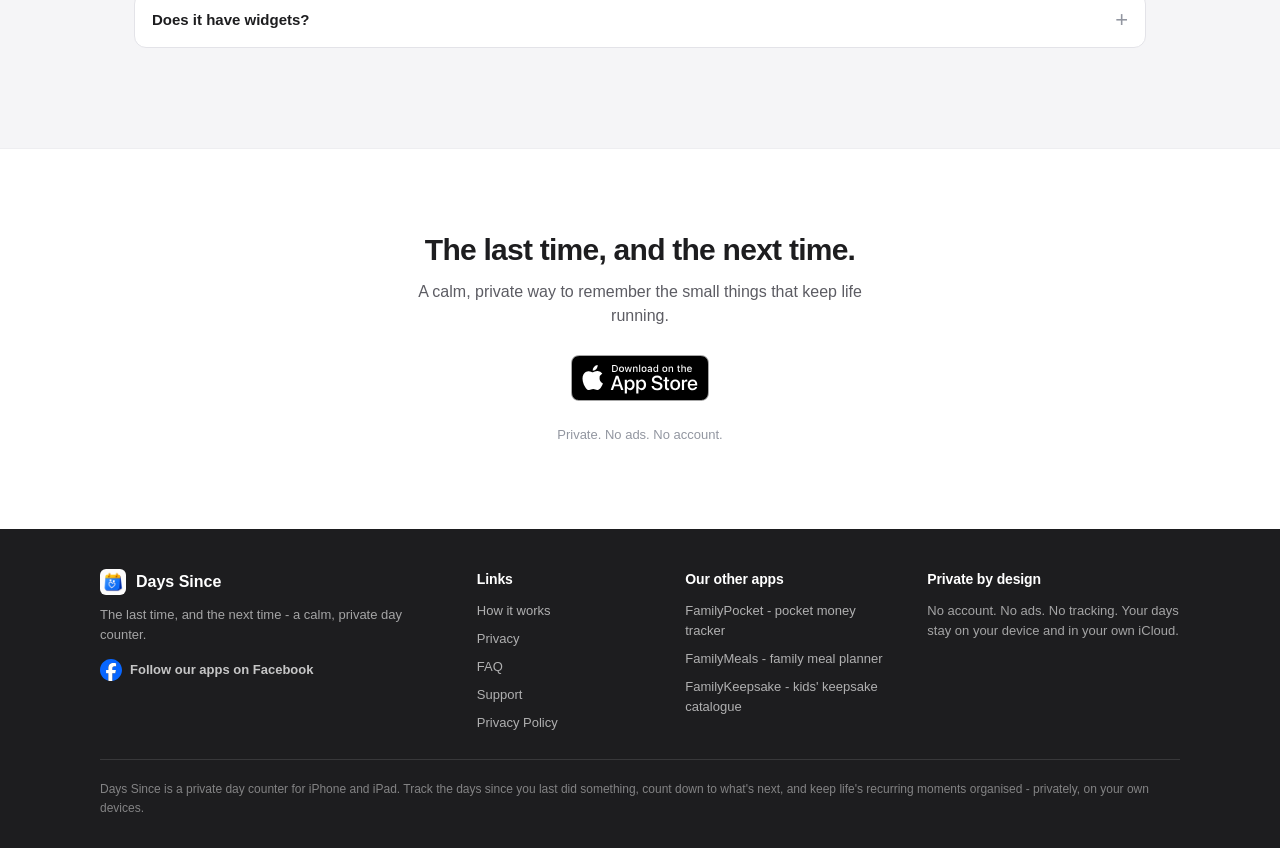
==== commit b2a656b6: "Add other apps section before homepage FAQs" ====
--- a/index.html
+++ b/index.html
@@ -227,6 +227,28 @@
     .tier p { font-size: 14px; color: var(--text-sec); line-height: 1.55; }
     .price-note { font-size: 13px; color: var(--text-muted); margin-top: 24px; }
 
+    /* ── Our other apps ── */
+    .other-apps { background: var(--card); border-block: 1px solid var(--border); scroll-margin-top: 60px; }
+    .other-apps-inner { max-width: 1080px; margin: 0 auto; padding: 44px 20px; }
+    .other-apps h2 { margin-bottom: 24px; }
+    .other-apps-grid { display: grid; grid-template-columns: minmax(0, 1fr); gap: 12px; list-style: none; }
+    .other-apps-grid > li { min-width: 0; }
+    .other-app-card { display: flex; align-items: flex-start; gap: 14px; height: 100%; padding: 18px; background: var(--bg); border: 1px solid var(--border); border-radius: var(--r-lg); color: var(--text); text-decoration: none; }
+    .other-app-card:hover { border-color: var(--coral); }
+    .other-app-card:focus-visible { outline: 3px solid var(--coral); outline-offset: 3px; }
+    .other-app-card img { width: 48px; height: 48px; flex: 0 0 auto; border-radius: 11px; }
+    .other-app-copy { display: flex; flex-direction: column; flex: 1; min-width: 0; }
+    .other-app-copy h3 { font-size: 18px; font-weight: 700; line-height: 1.3; letter-spacing: -0.02em; margin-bottom: 8px; }
+    .other-app-copy p { font-size: 14px; line-height: 1.55; color: var(--text-sec); margin-bottom: 12px; }
+    .other-app-link { font-size: 14px; font-weight: 600; color: #B64032; margin-top: auto; }
+    .other-app-card:hover .other-app-link { text-decoration: underline; text-underline-offset: 3px; }
+    @media (min-width: 768px) {
+      .other-apps-inner { padding: 52px 34px; }
+      .other-apps-grid { grid-template-columns: repeat(3, minmax(0, 1fr)); gap: 18px; }
+      .other-app-card { flex-direction: column; gap: 16px; padding: 22px; }
+      .other-app-card img { width: 56px; height: 56px; border-radius: 13px; }
+    }
+
     /* ── FAQ ── */
     .faq-list { display: flex; flex-direction: column; gap: 9px; margin-top: 28px; }
     .faq-list details { background: var(--card); border: 1px solid var(--border); border-radius: var(--r-md); padding: 15px 17px; }
@@ -551,6 +573,45 @@
       </div>
       <p class="price-note">No subscription. No ads. No account.</p>
     </div>
+  </div>
+</section>
+
+<!-- ── Our other apps ── -->
+<section class="other-apps" id="other-apps" aria-labelledby="other-apps-heading">
+  <div class="other-apps-inner">
+    <h2 class="sec-h2" id="other-apps-heading">Our other apps</h2>
+    <ul class="other-apps-grid">
+      <li>
+        <a class="other-app-card" href="https://www.familypocket.co.nz/">
+          <img src="/images/other-apps/familypocket.png" alt="" width="128" height="128" loading="lazy" decoding="async">
+          <div class="other-app-copy">
+            <h3>FamilyPocket</h3>
+            <p>Keep track of kids’ pocket money, spending, allowance and savings goals in one place.</p>
+            <span class="other-app-link">Learn more <span aria-hidden="true">→</span></span>
+          </div>
+        </a>
+      </li>
+      <li>
+        <a class="other-app-card" href="https://www.familymeals.co.nz/">
+          <img src="/images/other-apps/familymeals.png" alt="" width="128" height="128" loading="lazy" decoding="async">
+          <div class="other-app-copy">
+            <h3>FamilyMeals</h3>
+            <p>Plan dinners together, vote on meals and build a shared shopping list from the week’s plan.</p>
+            <span class="other-app-link">Learn more <span aria-hidden="true">→</span></span>
+          </div>
+        </a>
+      </li>
+      <li>
+        <a class="other-app-card" href="https://www.familykeepsake.app/">
+          <img src="/images/other-apps/familykeepsake.png" alt="" width="128" height="128" loading="lazy" decoding="async">
+          <div class="other-app-copy">
+            <h3>FamilyKeepsake</h3>
+            <p>Save and organise kids’ artwork, certificates and creations in your family’s own iCloud.</p>
+            <span class="other-app-link">Learn more <span aria-hidden="true">→</span></span>
+          </div>
+        </a>
+      </li>
+    </ul>
   </div>
 </section>
 
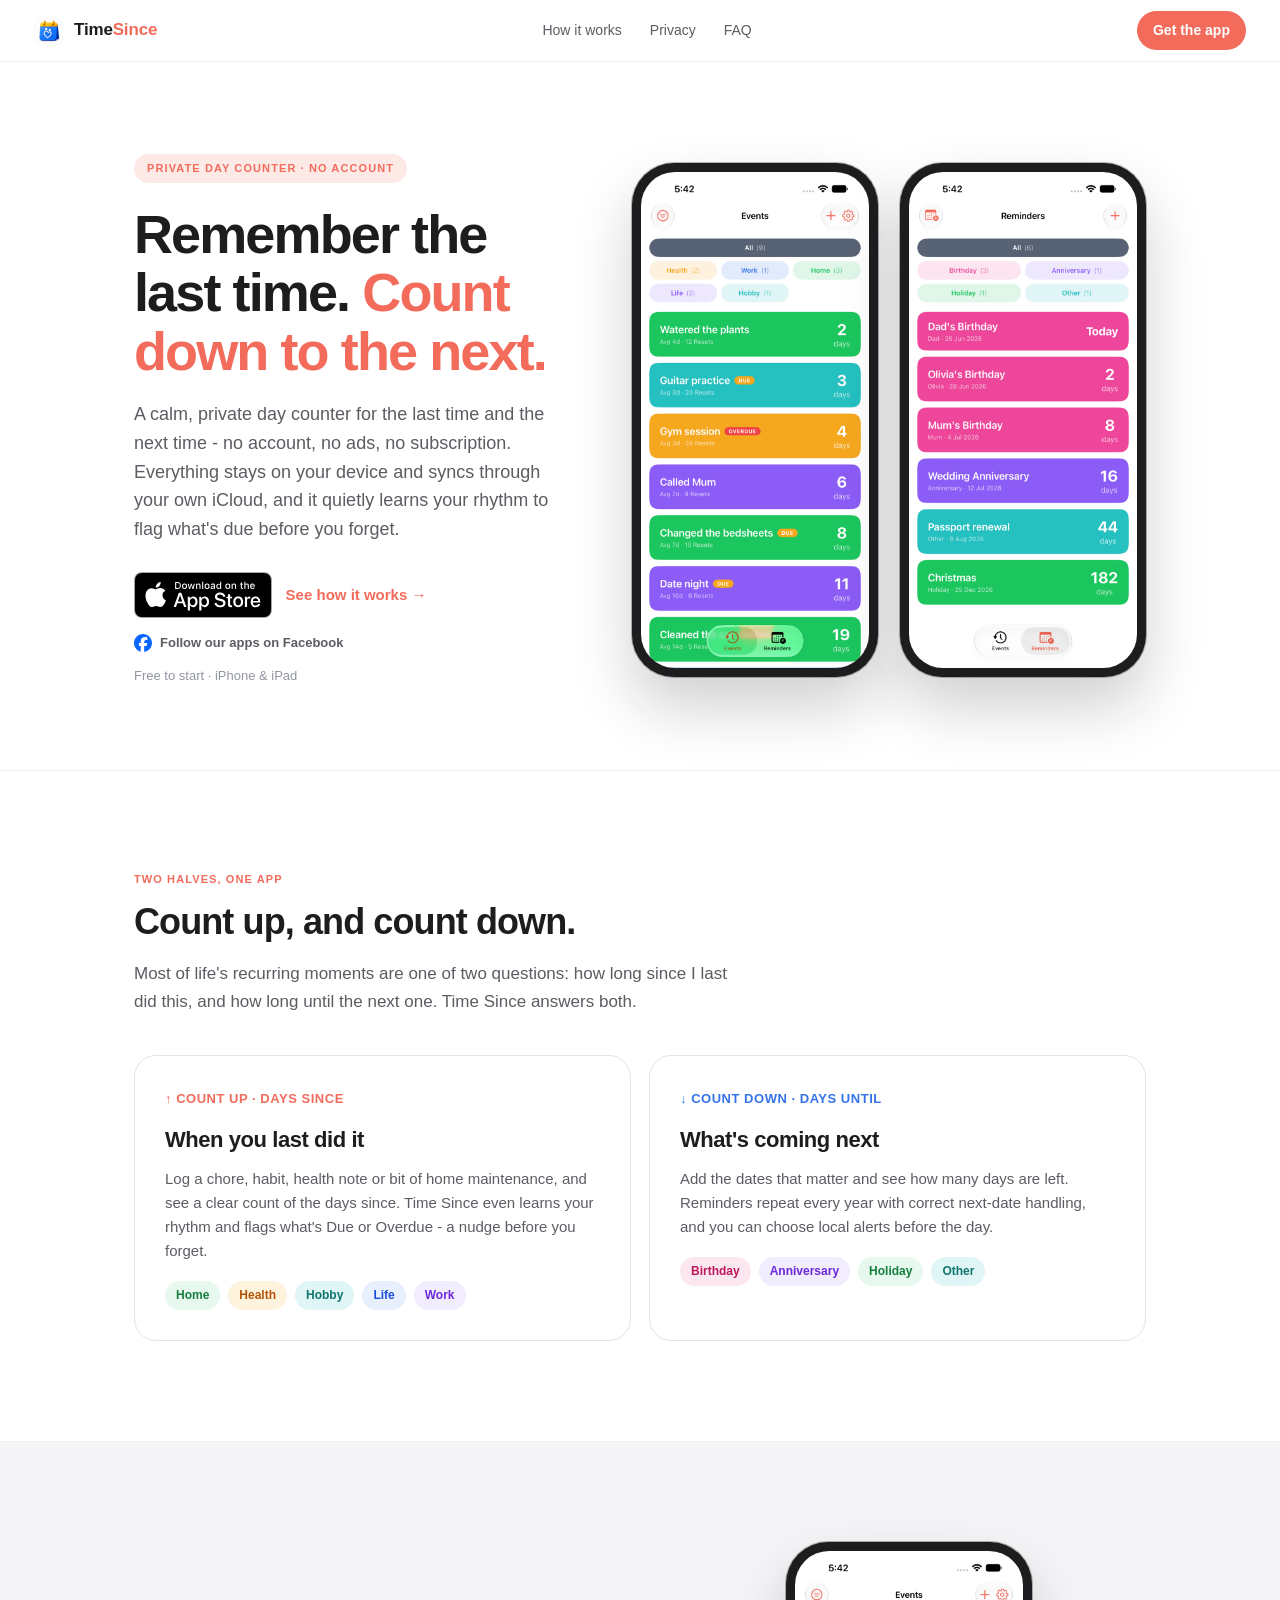
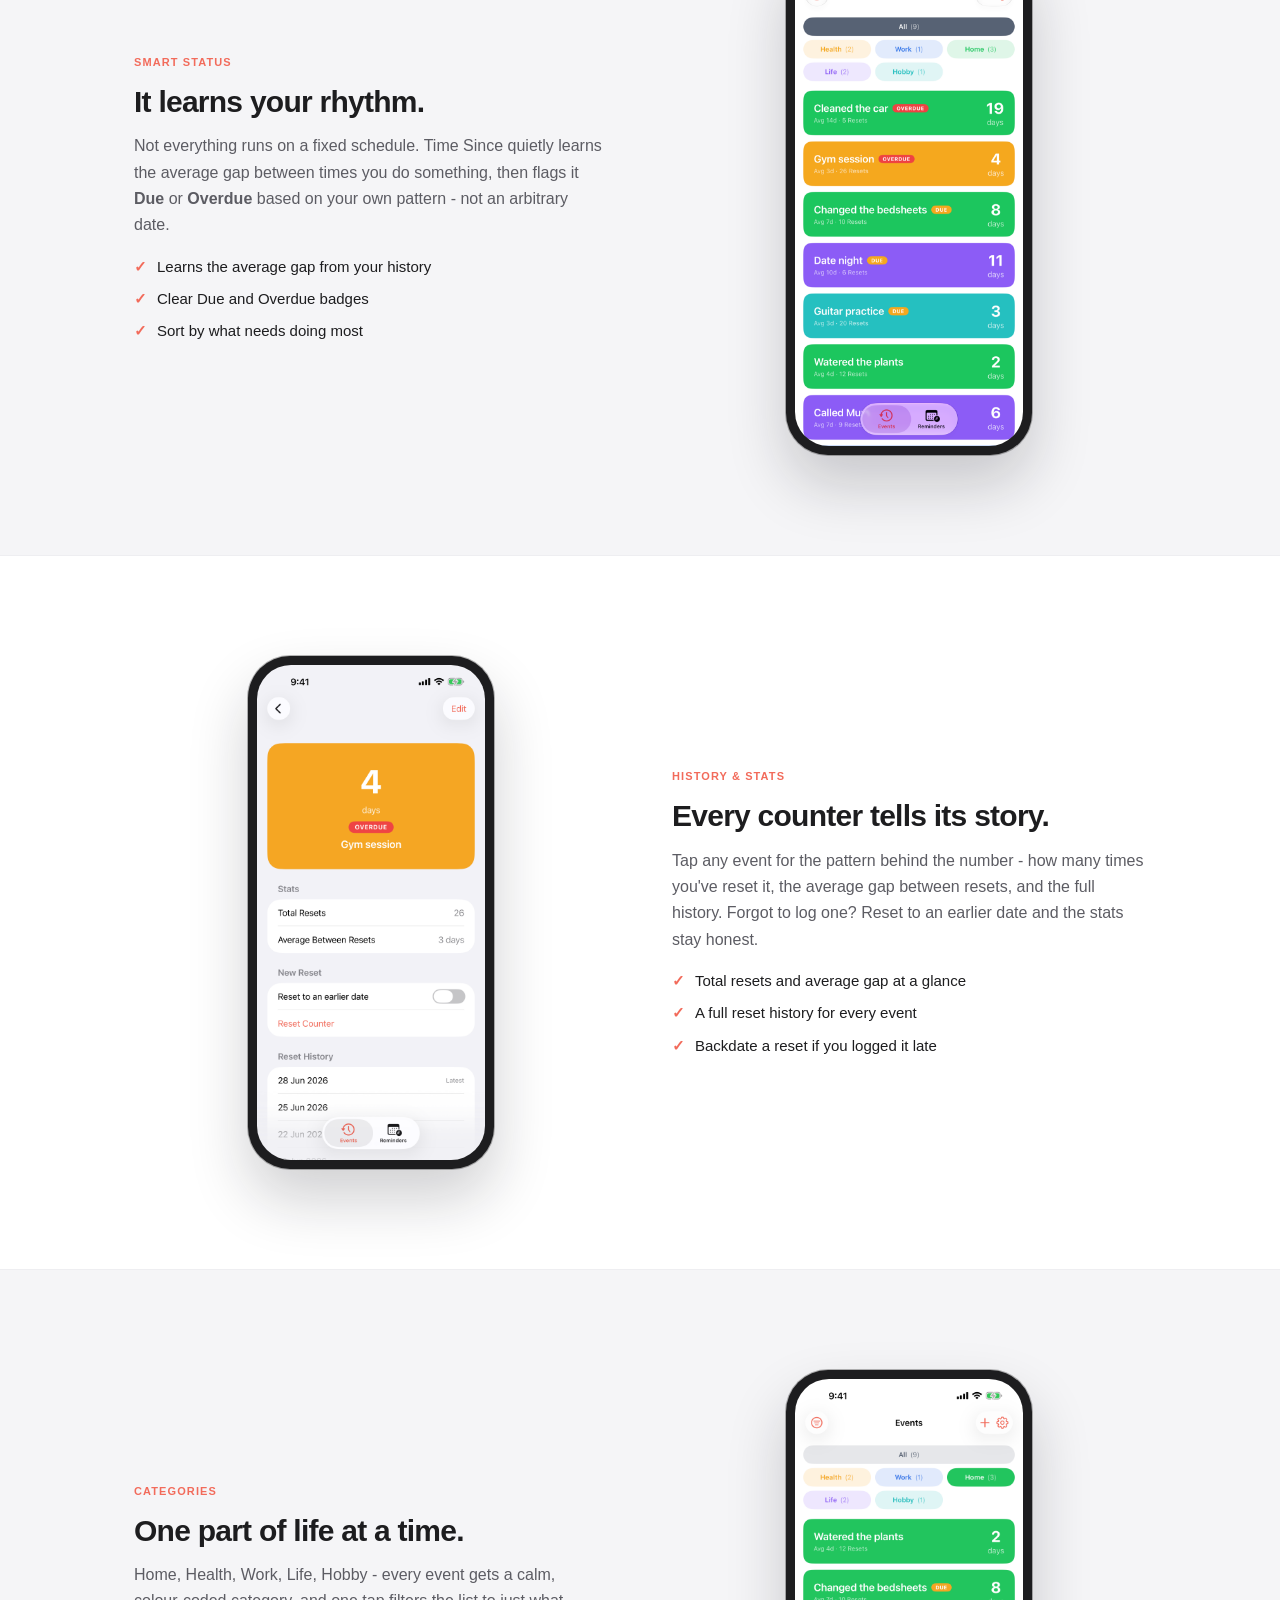
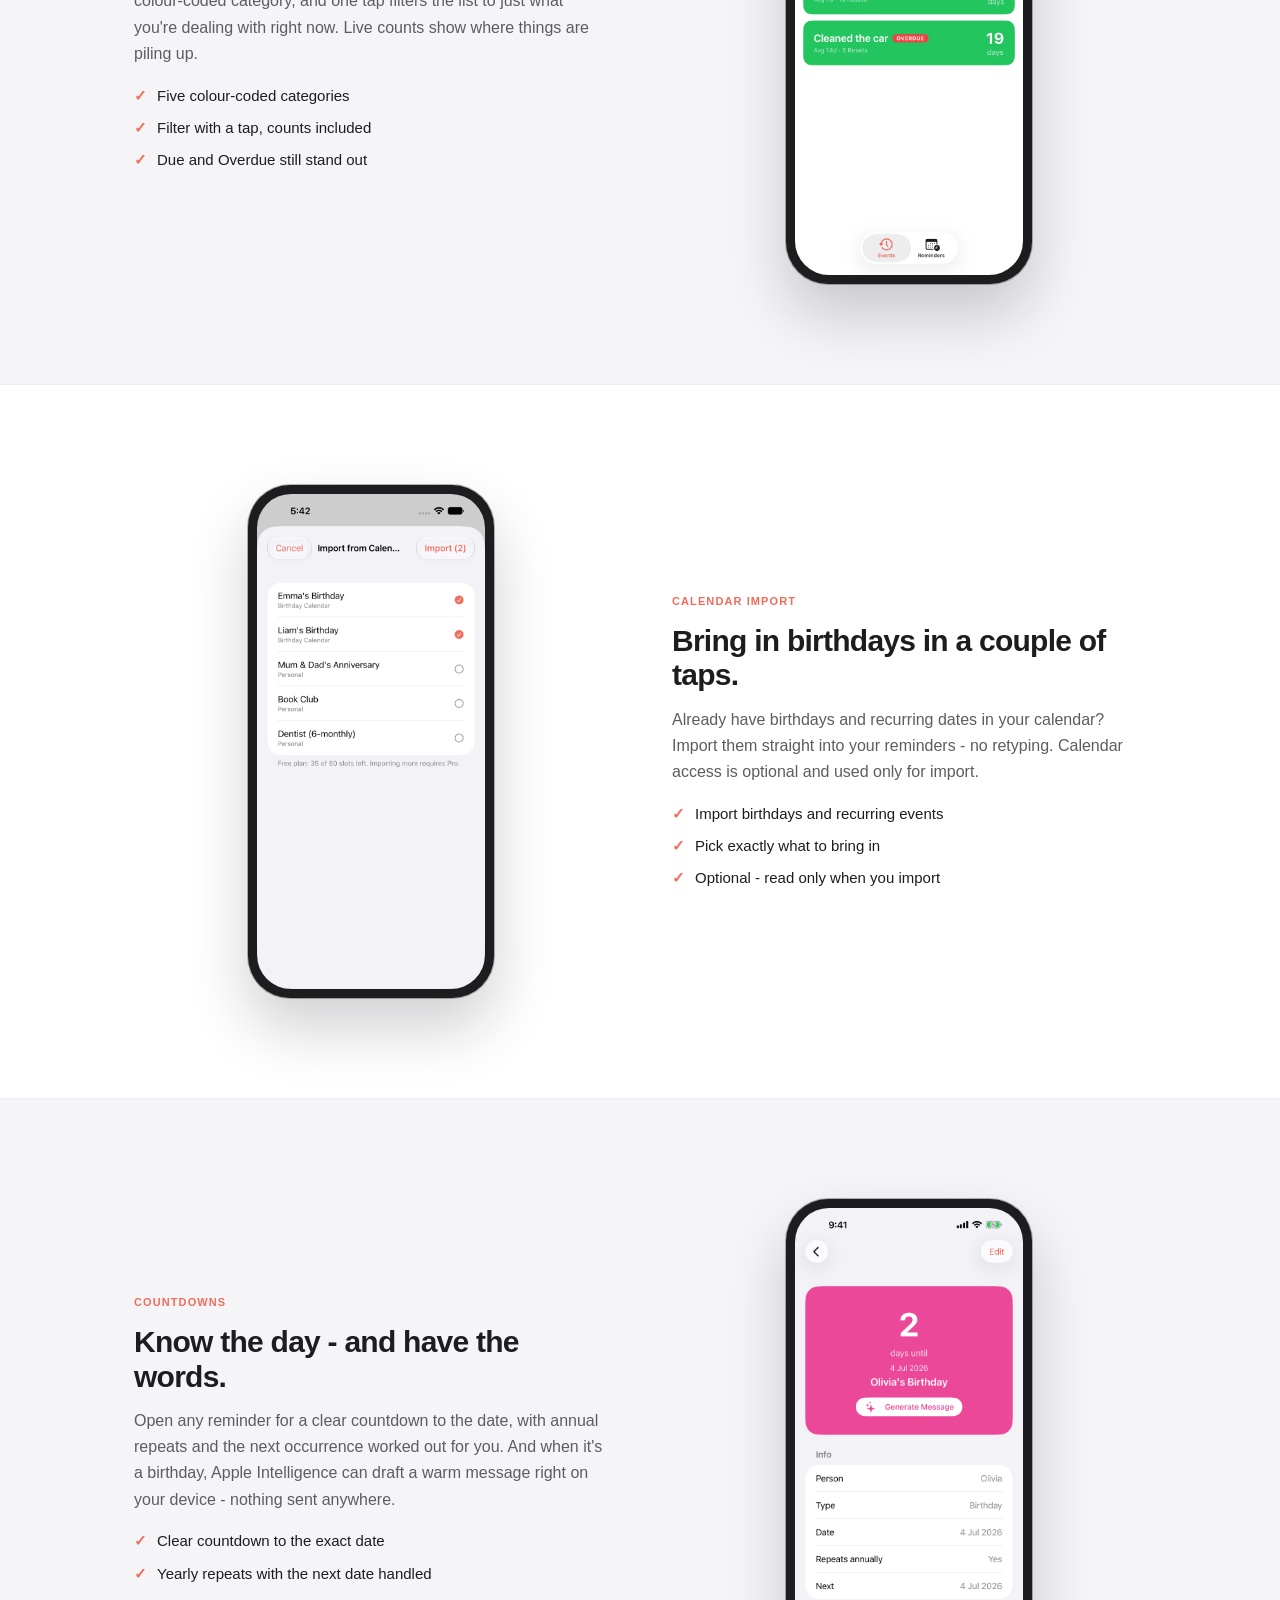
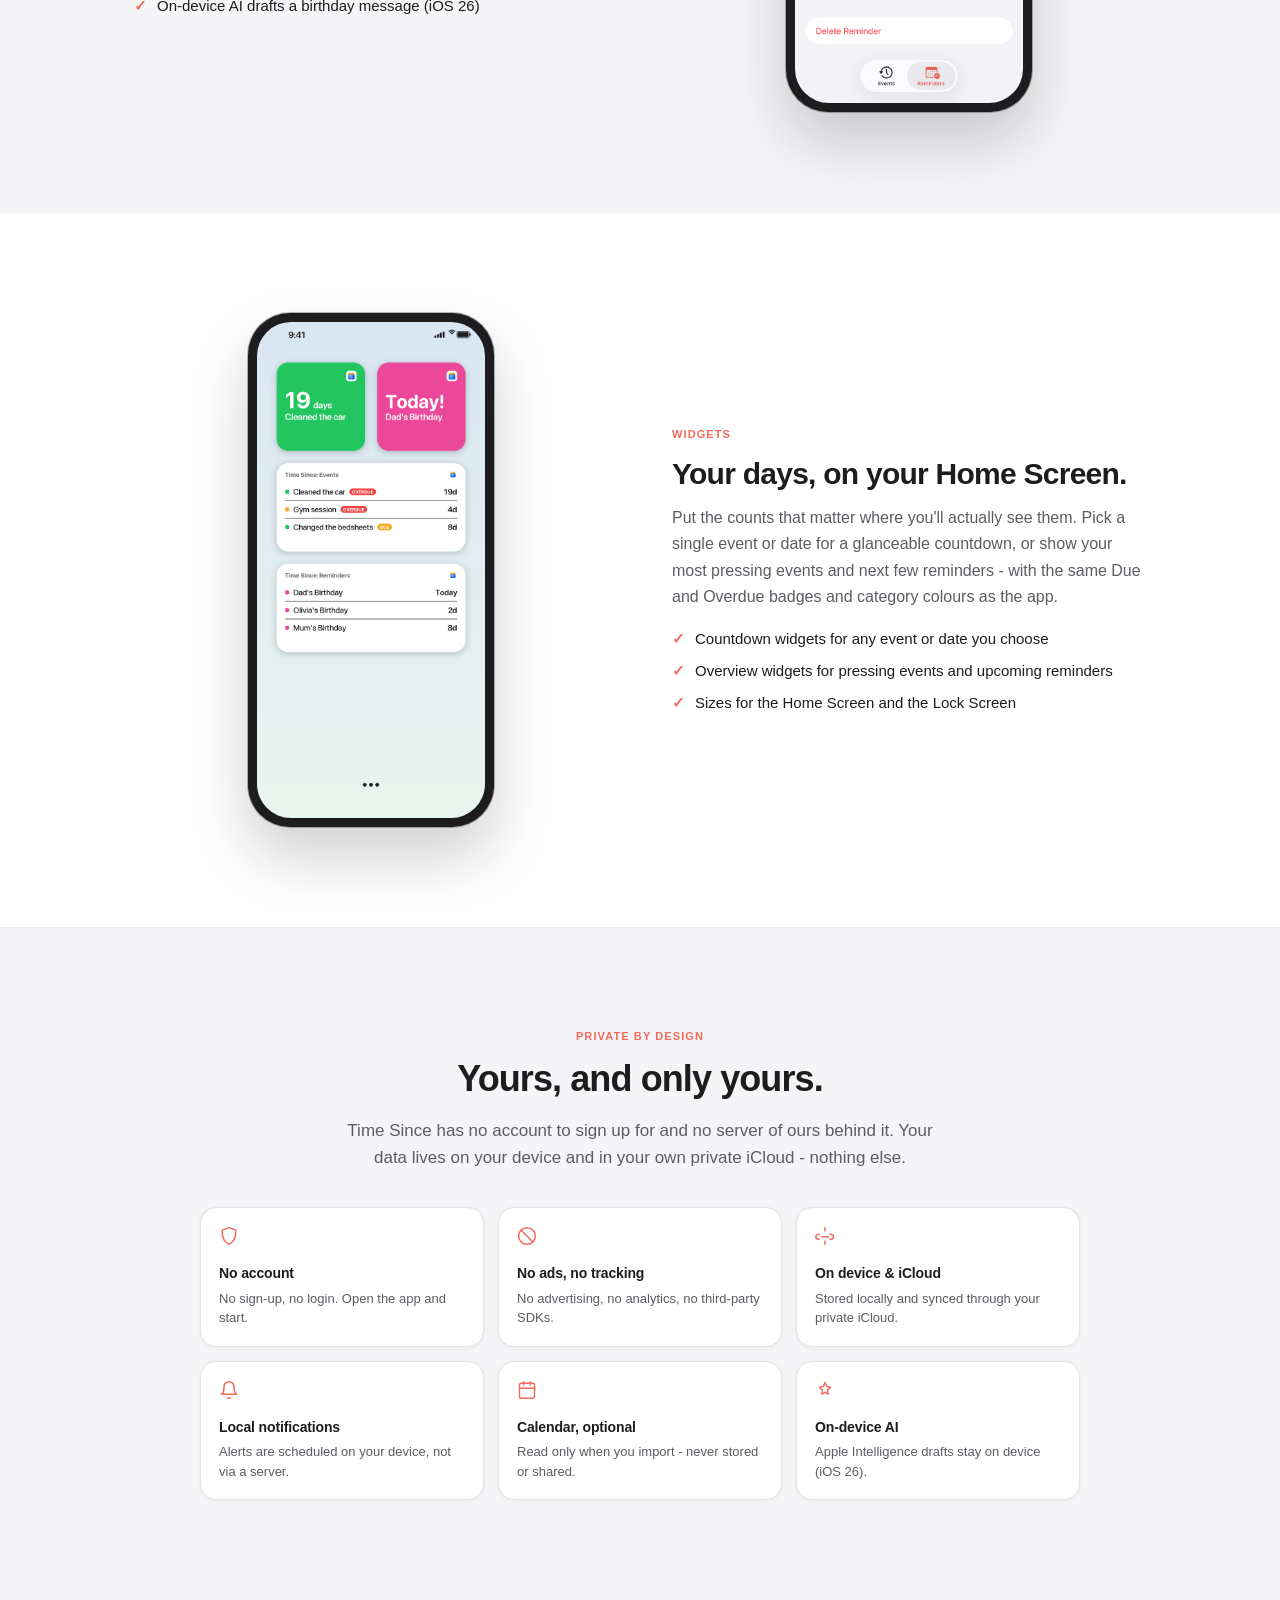
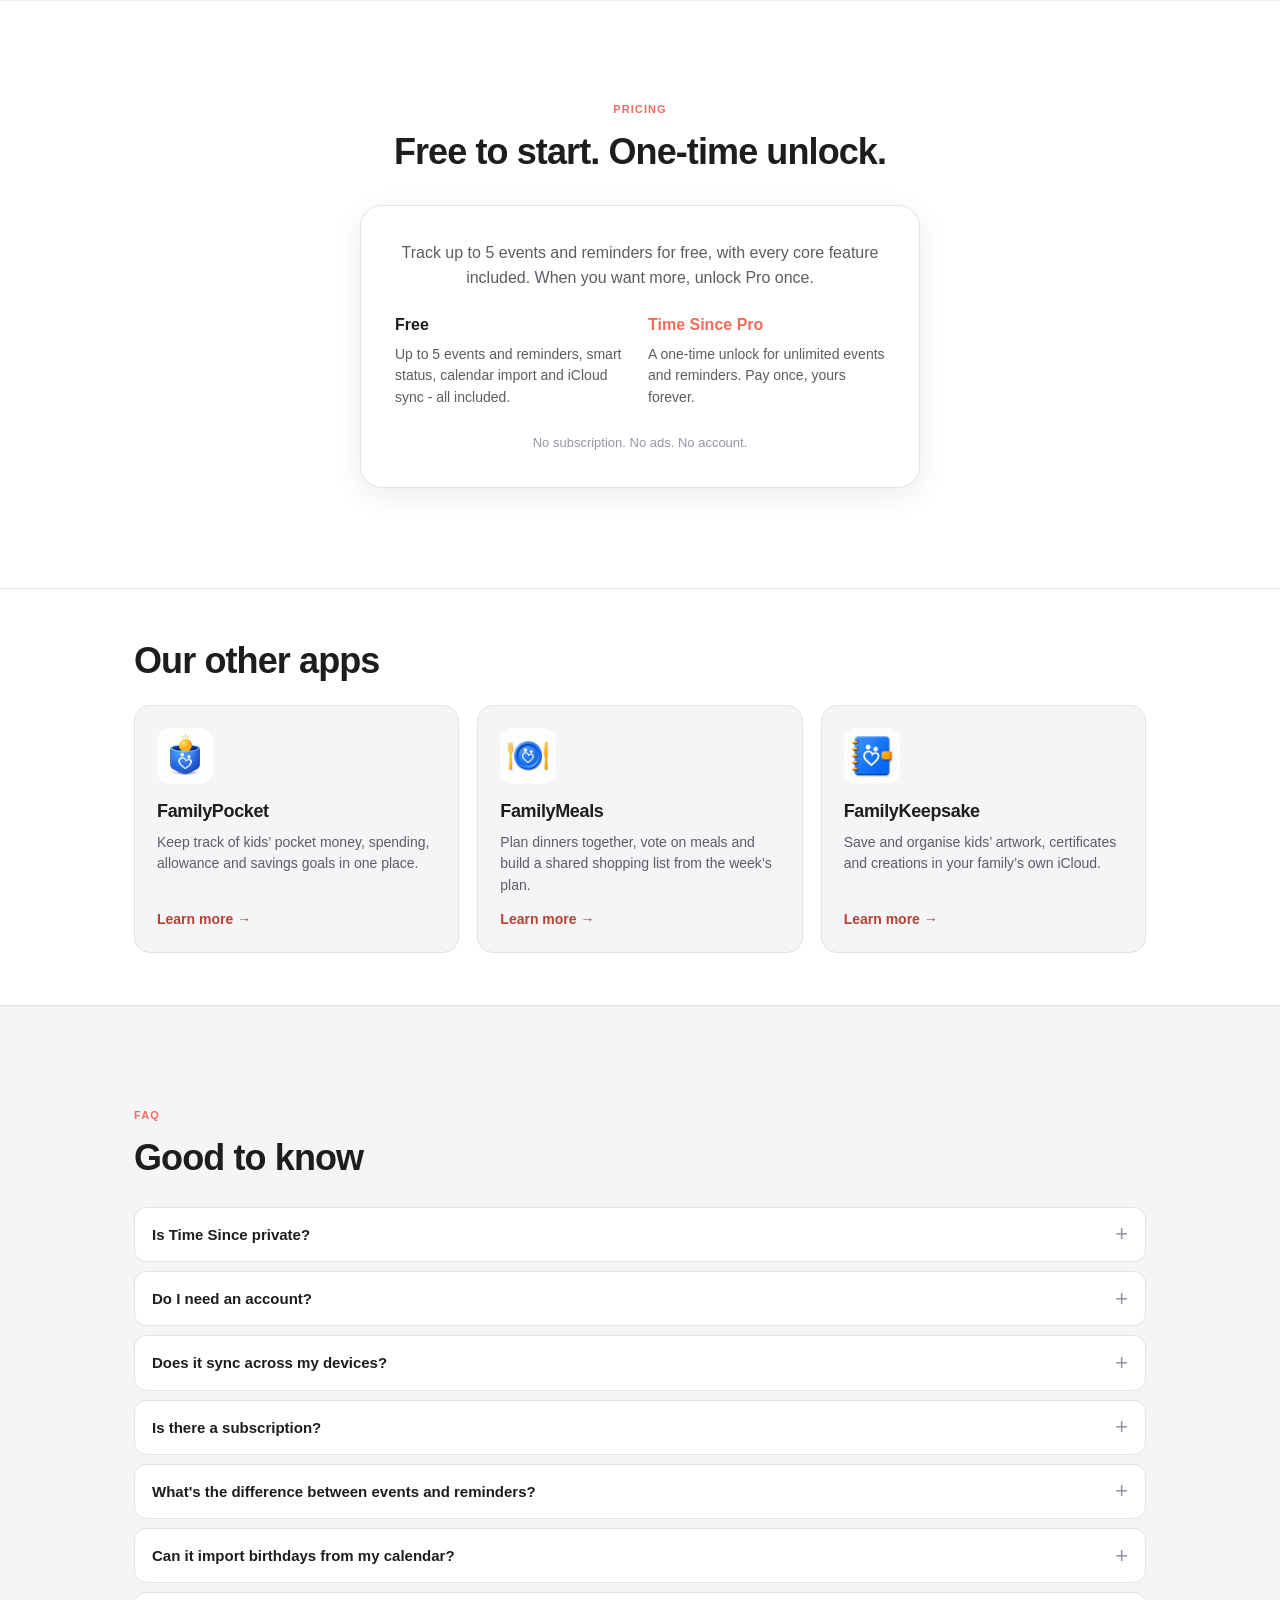
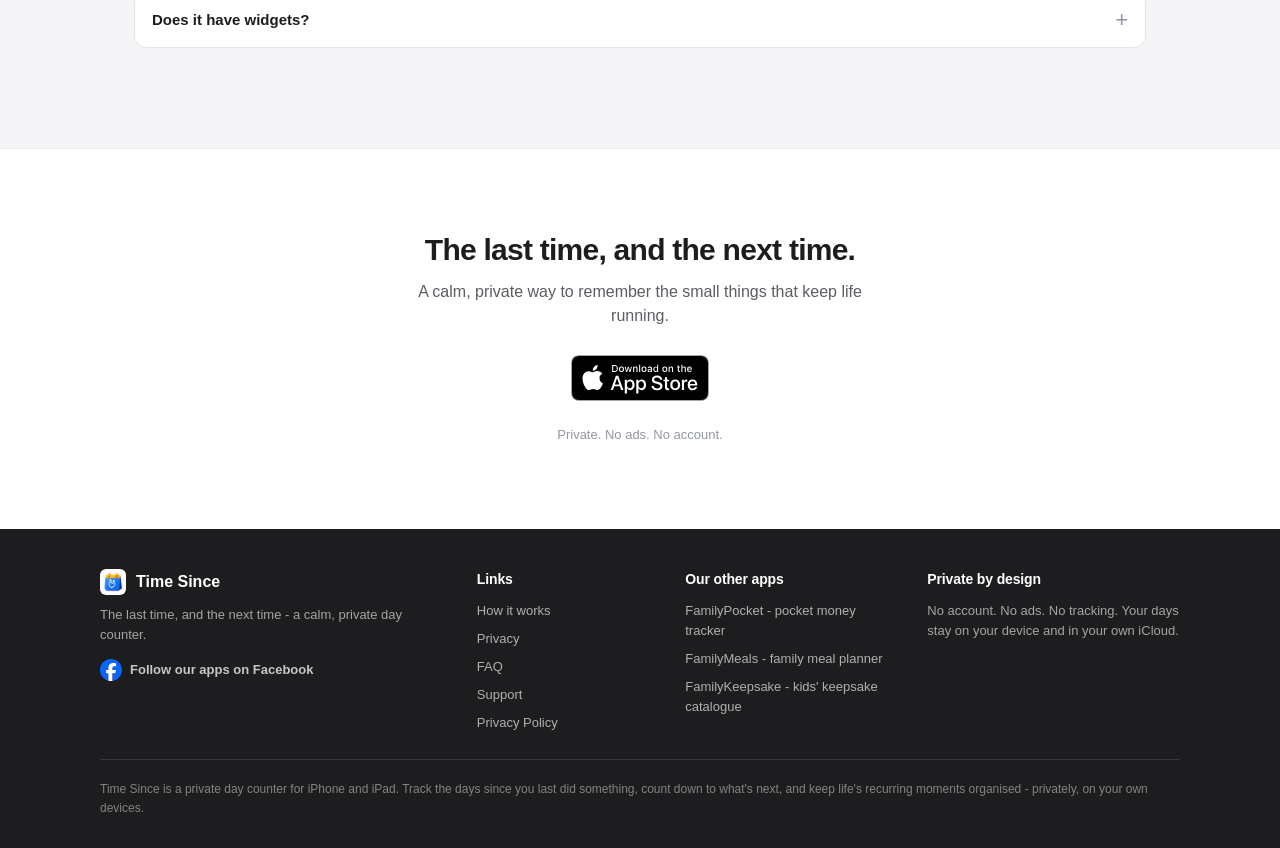
==== commit 97b4ccd2: "Publish Time Since website rename" ====
--- a/index.html
+++ b/index.html
@@ -4,9 +4,9 @@
   <meta charset="UTF-8" />
   <meta name="viewport" content="width=device-width, initial-scale=1.0" />
 
-  <title>Days Since | Private Day Counter - No Account, No Subscription</title>
+  <title>Time Since | Private Day Counter - No Account, No Subscription</title>
   <meta name="description" content="A calm, private day counter for the last time and the next time. Track days since, count down to birthdays. No account, no ads, no subscription." />
-  <meta property="og:title" content="Days Since - Private day counter, no account or subscription" />
+  <meta property="og:title" content="Time Since - Private day counter, no account or subscription" />
   <meta property="og:description" content="A calm, private day counter for the last time and the next time. No account, no ads, no subscription. Smart Due reminders, on your device, synced via iCloud." />
   <meta property="og:type" content="website" />
   <meta property="og:image" content="https://www.dayssince.co.nz/app-icon.png" />
@@ -14,7 +14,7 @@
   <meta property="og:image:height" content="1024" />
   <meta property="og:url" content="https://www.dayssince.co.nz/" />
   <meta name="twitter:card" content="summary" />
-  <meta name="twitter:title" content="Days Since - Private day counter, no account or subscription" />
+  <meta name="twitter:title" content="Time Since - Private day counter, no account or subscription" />
   <meta name="twitter:description" content="A calm, private day counter for the last time and the next time. No account, no ads, no subscription. Smart Due reminders, synced via iCloud." />
   <meta name="twitter:image" content="https://www.dayssince.co.nz/app-icon.png" />
   <link rel="icon" href="app-icon-small.png" />
@@ -27,7 +27,7 @@
       {
         "@type": "Organization",
         "@id": "https://www.dayssince.co.nz/#organization",
-        "name": "Days Since",
+        "name": "Time Since",
         "url": "https://www.dayssince.co.nz/",
         "logo": "https://www.dayssince.co.nz/app-icon.png",
         "sameAs": [ "https://apps.apple.com/app/id6783971241" ]
@@ -36,13 +36,13 @@
         "@type": "WebSite",
         "@id": "https://www.dayssince.co.nz/#website",
         "url": "https://www.dayssince.co.nz/",
-        "name": "Days Since",
+        "name": "Time Since",
         "publisher": { "@id": "https://www.dayssince.co.nz/#organization" }
       },
       {
         "@type": "MobileApplication",
         "@id": "https://www.dayssince.co.nz/#app",
-        "name": "Days Since: Events & Reminders",
+        "name": "Time Since: Events & Reminders",
         "operatingSystem": "iOS",
         "applicationCategory": "ProductivityApplication",
         "description": "A private day counter for the last time and the next time. Track days since you last did something, and count down to birthdays, anniversaries and holidays. Private, iCloud-synced, no ads, no account.",
@@ -56,7 +56,7 @@
         "mainEntity": [
           {
             "@type": "Question",
-            "name": "Is Days Since private?",
+            "name": "Is Time Since private?",
             "acceptedAnswer": { "@type": "Answer", "text": "Yes. There are no accounts, no ads and no tracking. Your data stays on your device and in your own private iCloud - there is no developer server for it to be sent to." }
           },
           {
@@ -72,7 +72,7 @@
           {
             "@type": "Question",
             "name": "Is there a subscription?",
-            "acceptedAnswer": { "@type": "Answer", "text": "No. Days Since is free to start, and a single one-time Pro unlock removes the limit. Pay once, yours forever - no subscription." }
+            "acceptedAnswer": { "@type": "Answer", "text": "No. Time Since is free to start, and a single one-time Pro unlock removes the limit. Pay once, yours forever - no subscription." }
           },
           {
             "@type": "Question",
@@ -82,7 +82,7 @@
           {
             "@type": "Question",
             "name": "Can it import birthdays from my calendar?",
-            "acceptedAnswer": { "@type": "Answer", "text": "Yes, optionally. Days Since can read your calendar when you choose to import, so you can bring in birthdays and recurring dates in a couple of taps. Calendar access is used only for import." }
+            "acceptedAnswer": { "@type": "Answer", "text": "Yes, optionally. Time Since can read your calendar when you choose to import, so you can bring in birthdays and recurring dates in a couple of taps. Calendar access is used only for import." }
           },
           {
             "@type": "Question",
@@ -319,8 +319,8 @@
 <!-- ── NAV ── -->
 <nav>
   <a href="/" class="nav-brand">
-    <img src="app-icon-small.png" alt="Days Since icon" />
-    <span>Days<b>Since</b></span>
+    <img src="app-icon-small.png" alt="Time Since icon" />
+    <span>Time<b>Since</b></span>
   </a>
   <div class="nav-links">
     <a href="#two">How it works</a>
@@ -348,8 +348,8 @@
   </div>
 
   <div class="hero-phones">
-    <div class="phone"><img class="phone-photo" src="screenshots/eventsDays.png" alt="Days Since events list - days since you last did each thing" /></div>
-    <div class="phone"><img class="phone-photo" src="screenshots/reminders.png" alt="Days Since reminders list - countdown to upcoming birthdays and dates" /></div>
+    <div class="phone"><img class="phone-photo" src="screenshots/eventsDays.png" alt="Time Since events list - days since you last did each thing" /></div>
+    <div class="phone"><img class="phone-photo" src="screenshots/reminders.png" alt="Time Since reminders list - countdown to upcoming birthdays and dates" /></div>
   </div>
 </div>
 
@@ -358,12 +358,12 @@
   <div class="inner">
     <div class="sec-eyebrow">Two halves, one app</div>
     <h2 class="sec-h2">Count up, and count down.</h2>
-    <p class="sec-lede">Most of life's recurring moments are one of two questions: how long since I last did this, and how long until the next one. Days Since answers both.</p>
+    <p class="sec-lede">Most of life's recurring moments are one of two questions: how long since I last did this, and how long until the next one. Time Since answers both.</p>
     <div class="halves">
       <div class="half up">
         <div class="dir">↑ Count up · Days since</div>
         <h3>When you last did it</h3>
-        <p>Log a chore, habit, health note or bit of home maintenance, and see a clear count of the days since. Days Since even learns your rhythm and flags what's Due or Overdue - a nudge before you forget.</p>
+        <p>Log a chore, habit, health note or bit of home maintenance, and see a clear count of the days since. Time Since even learns your rhythm and flags what's Due or Overdue - a nudge before you forget.</p>
         <div class="tags">
           <span class="tag t-green">Home</span>
           <span class="tag t-amber">Health</span>
@@ -394,7 +394,7 @@
       <div class="copy">
         <div class="sec-eyebrow">Smart status</div>
         <h2>It learns your rhythm.</h2>
-        <p>Not everything runs on a fixed schedule. Days Since quietly learns the average gap between times you do something, then flags it <strong>Due</strong> or <strong>Overdue</strong> based on your own pattern - not an arbitrary date.</p>
+        <p>Not everything runs on a fixed schedule. Time Since quietly learns the average gap between times you do something, then flags it <strong>Due</strong> or <strong>Overdue</strong> based on your own pattern - not an arbitrary date.</p>
         <ul>
           <li><span class="ck">✓</span> Learns the average gap from your history</li>
           <li><span class="ck">✓</span> Clear Due and Overdue badges</li>
@@ -402,7 +402,7 @@
         </ul>
       </div>
       <div class="visual">
-        <div class="phone"><img class="phone-photo" src="screenshots/eventsPriority.png" alt="Days Since events sorted by status, with Due and Overdue badges" /></div>
+        <div class="phone"><img class="phone-photo" src="screenshots/eventsPriority.png" alt="Time Since events sorted by status, with Due and Overdue badges" /></div>
       </div>
     </div>
   </div>
@@ -423,7 +423,7 @@
         </ul>
       </div>
       <div class="visual">
-        <div class="phone"><img class="phone-photo" src="screenshots/eventDetail.png" alt="Days Since event detail - day count with total resets, average between resets and reset history" /></div>
+        <div class="phone"><img class="phone-photo" src="screenshots/eventDetail.png" alt="Time Since event detail - day count with total resets, average between resets and reset history" /></div>
       </div>
     </div>
   </div>
@@ -444,7 +444,7 @@
         </ul>
       </div>
       <div class="visual">
-        <div class="phone"><img class="phone-photo" src="screenshots/eventsFiltered.png" alt="Days Since events filtered to the Home category, with colour-coded category chips" /></div>
+        <div class="phone"><img class="phone-photo" src="screenshots/eventsFiltered.png" alt="Time Since events filtered to the Home category, with colour-coded category chips" /></div>
       </div>
     </div>
   </div>
@@ -465,7 +465,7 @@
         </ul>
       </div>
       <div class="visual">
-        <div class="phone"><img class="phone-photo" src="screenshots/importCal.png" alt="Days Since import-from-calendar sheet, selecting birthdays to import" /></div>
+        <div class="phone"><img class="phone-photo" src="screenshots/importCal.png" alt="Time Since import-from-calendar sheet, selecting birthdays to import" /></div>
       </div>
     </div>
   </div>
@@ -486,7 +486,7 @@
         </ul>
       </div>
       <div class="visual">
-        <div class="phone"><img class="phone-photo" src="screenshots/reminderDetail.png" alt="Days Since reminder detail - countdown to a birthday with on-device Generate Message button" /></div>
+        <div class="phone"><img class="phone-photo" src="screenshots/reminderDetail.png" alt="Time Since reminder detail - countdown to a birthday with on-device Generate Message button" /></div>
       </div>
     </div>
   </div>
@@ -507,7 +507,7 @@
         </ul>
       </div>
       <div class="visual">
-        <div class="phone"><img class="phone-photo" src="screenshots/widgets.png" alt="Days Since Home Screen widgets - countdown widgets for an event and a birthday, plus events overview and upcoming reminders widgets" /></div>
+        <div class="phone"><img class="phone-photo" src="screenshots/widgets.png" alt="Time Since Home Screen widgets - countdown widgets for an event and a birthday, plus events overview and upcoming reminders widgets" /></div>
       </div>
     </div>
   </div>
@@ -518,7 +518,7 @@
   <div class="inner">
     <div class="sec-eyebrow" style="text-align:center;">Private by design</div>
     <h2 class="sec-h2">Yours, and only yours.</h2>
-    <p class="sec-lede">Days Since has no account to sign up for and no server of ours behind it. Your data lives on your device and in your own private iCloud - nothing else.</p>
+    <p class="sec-lede">Time Since has no account to sign up for and no server of ours behind it. Your data lives on your device and in your own private iCloud - nothing else.</p>
     <div class="priv-grid">
       <div class="priv-item">
         <svg viewBox="0 0 24 24" fill="none" stroke="currentColor" stroke-width="1.8" stroke-linecap="round" stroke-linejoin="round"><path d="M12 22s8-4 8-12V5l-8-3-8 3v5c0 8 8 12 8 12z"/></svg>
@@ -567,7 +567,7 @@
           <p>Up to 5 events and reminders, smart status, calendar import and iCloud sync - all included.</p>
         </div>
         <div class="tier pro">
-          <h3>Days Since Pro</h3>
+          <h3>Time Since Pro</h3>
           <p>A one-time unlock for unlimited events and reminders. Pay once, yours forever.</p>
         </div>
       </div>
@@ -622,7 +622,7 @@
     <h2 class="sec-h2">Good to know</h2>
     <div class="faq-list">
       <details>
-        <summary>Is Days Since private?</summary>
+        <summary>Is Time Since private?</summary>
         <p>Yes. There are no accounts, no ads and no tracking. Your data stays on your device and in your own private iCloud - there's no developer server for it to be sent to.</p>
       </details>
       <details>
@@ -635,7 +635,7 @@
       </details>
       <details>
         <summary>Is there a subscription?</summary>
-        <p>No. Days Since is free to start, and a single one-time Pro unlock removes the limit. Pay once, yours forever.</p>
+        <p>No. Time Since is free to start, and a single one-time Pro unlock removes the limit. Pay once, yours forever.</p>
       </details>
       <details>
         <summary>What's the difference between events and reminders?</summary>
@@ -643,7 +643,7 @@
       </details>
       <details>
         <summary>Can it import birthdays from my calendar?</summary>
-        <p>Yes, optionally. Days Since can read your calendar when you choose to import, so you can bring in birthdays and recurring dates in a couple of taps. Calendar access is used only for import.</p>
+        <p>Yes, optionally. Time Since can read your calendar when you choose to import, so you can bring in birthdays and recurring dates in a couple of taps. Calendar access is used only for import.</p>
       </details>
       <details>
         <summary>Does it have widgets?</summary>
@@ -668,8 +668,8 @@
   <div class="foot-grid">
     <div class="foot-col">
       <div class="foot-brand">
-        <img src="app-icon-small.png" alt="Days Since icon" />
-        <span>Days Since</span>
+        <img src="app-icon-small.png" alt="Time Since icon" />
+        <span>Time Since</span>
       </div>
       <p>The last time, and the next time - a calm, private day counter.</p>
       <a class="footer-facebook" href="https://www.facebook.com/profile.php?id=61593134020857" target="_blank" rel="noopener noreferrer">
@@ -701,7 +701,7 @@
     </div>
   </div>
   <div class="foot-legal">
-    Days Since is a private day counter for iPhone and iPad. Track the days since you last did something, count down to what's next, and keep life's recurring moments organised - privately, on your own devices.
+    Time Since is a private day counter for iPhone and iPad. Track the days since you last did something, count down to what's next, and keep life's recurring moments organised - privately, on your own devices.
   </div>
 </footer>
 
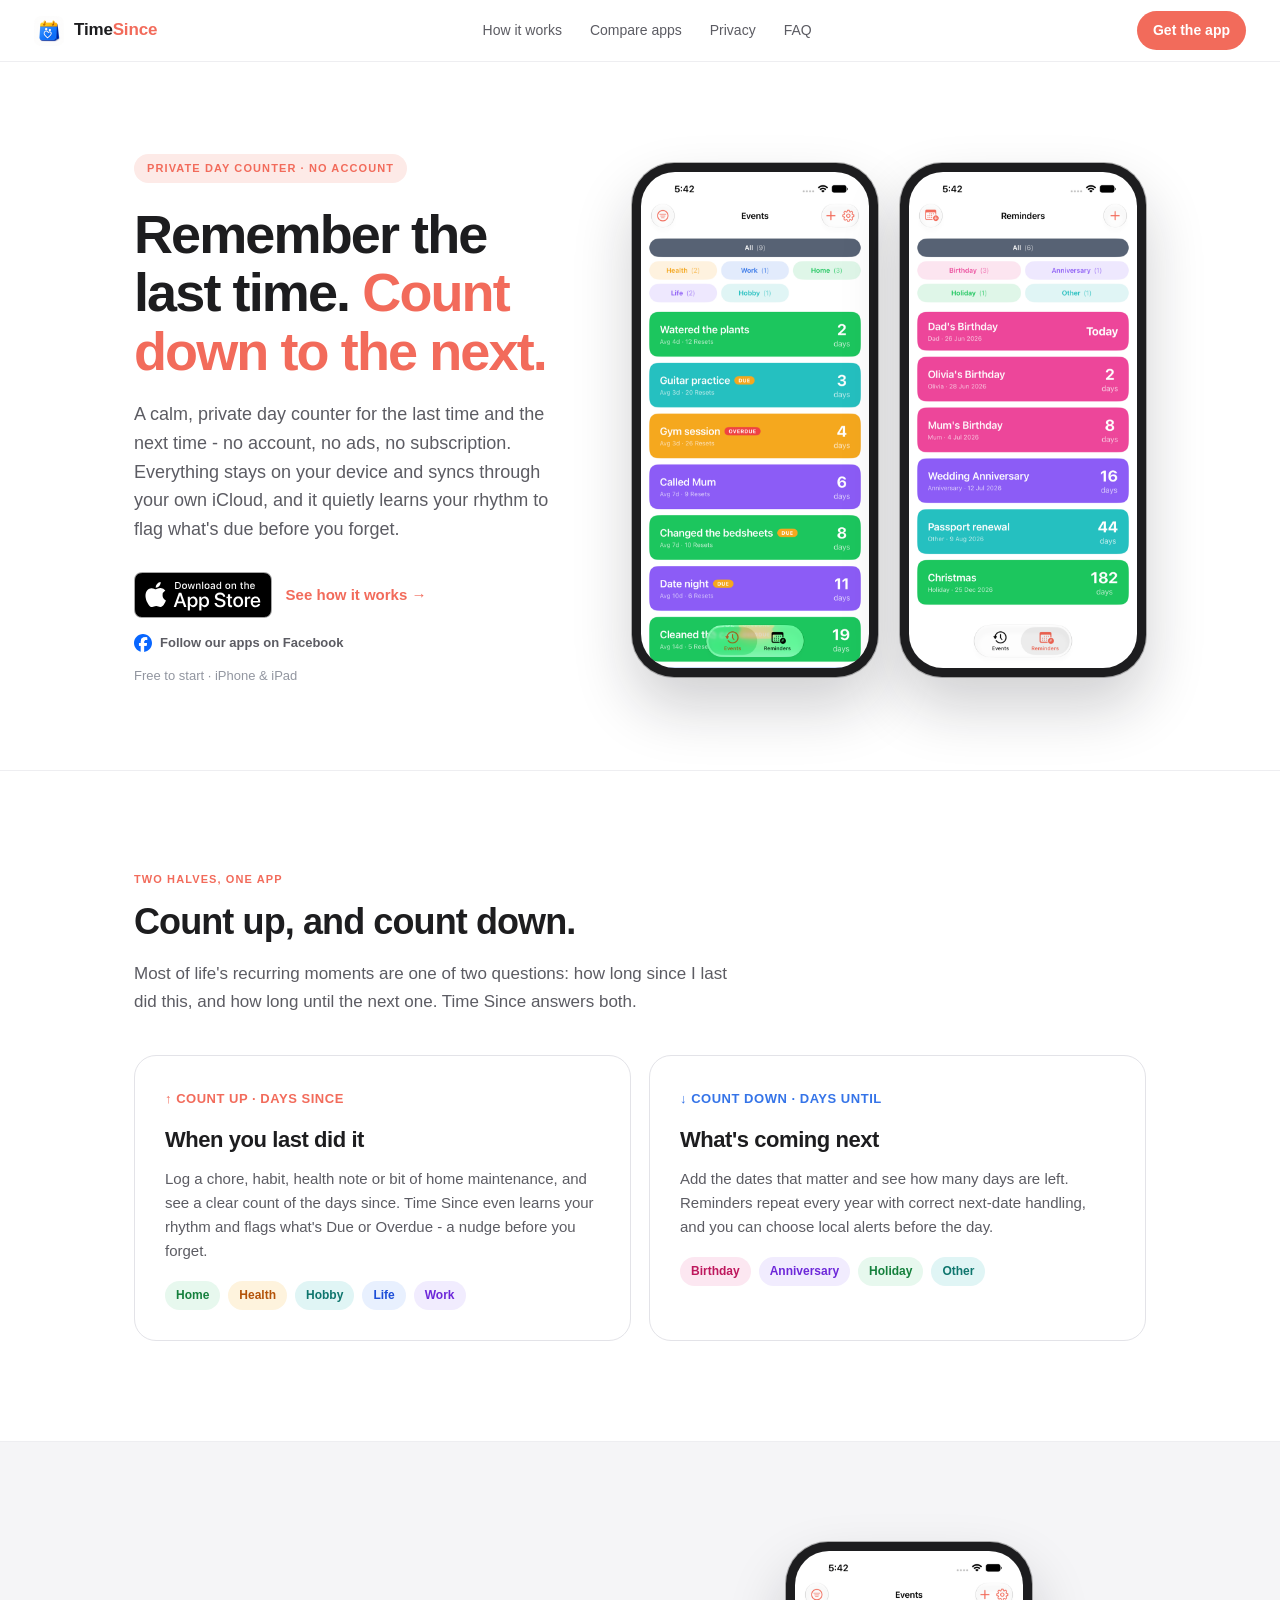
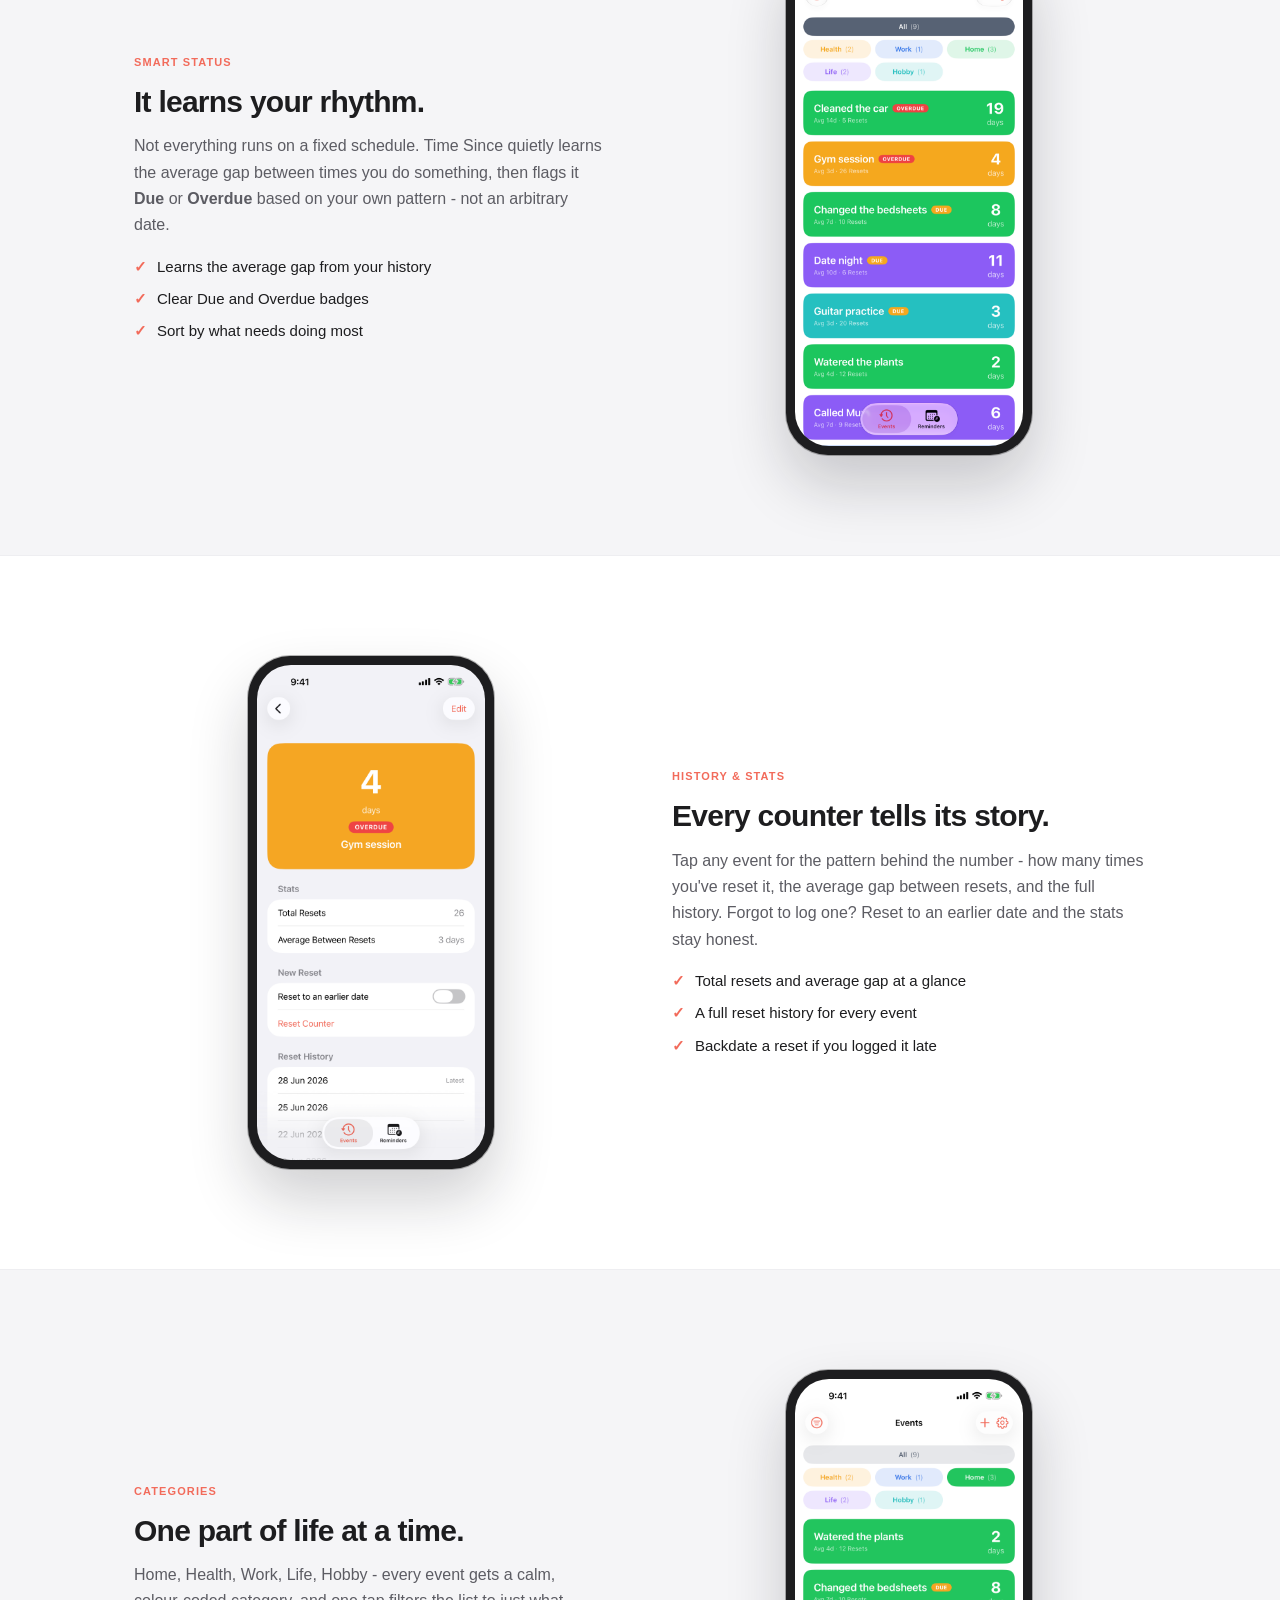
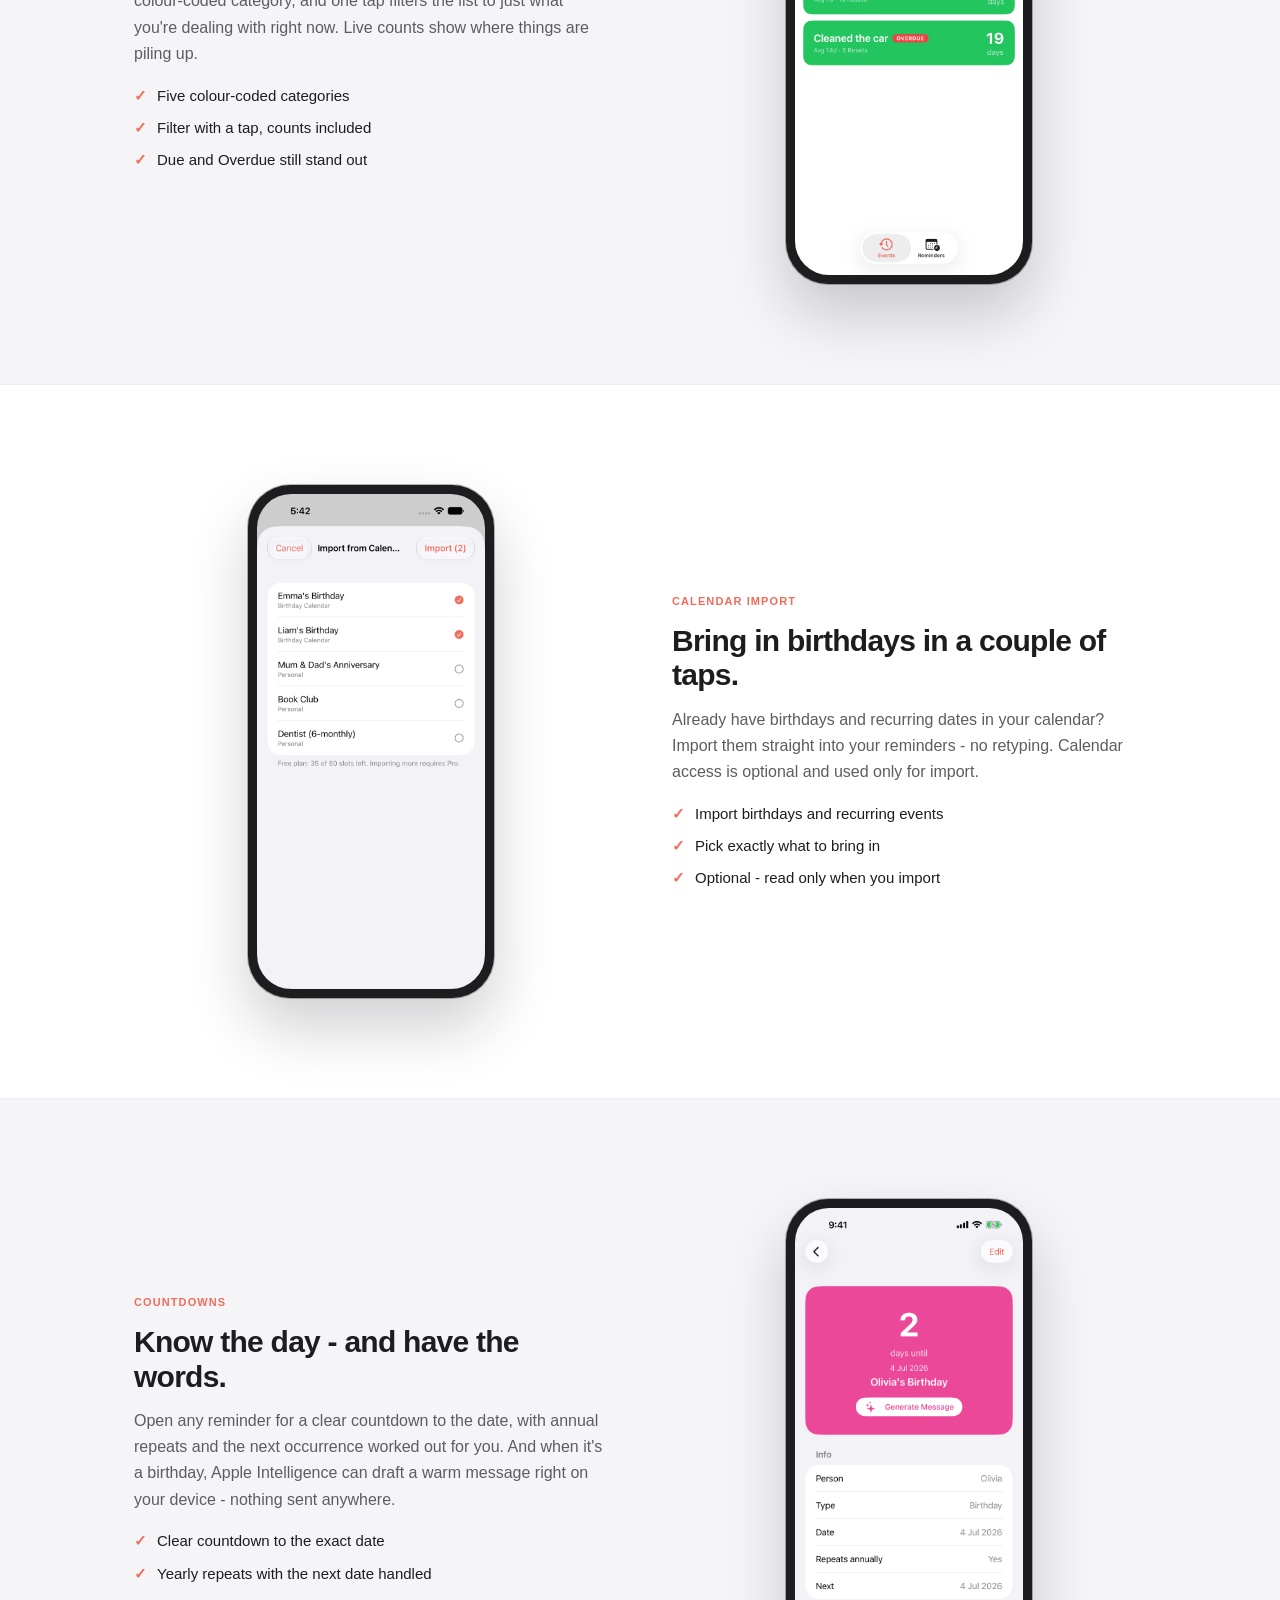
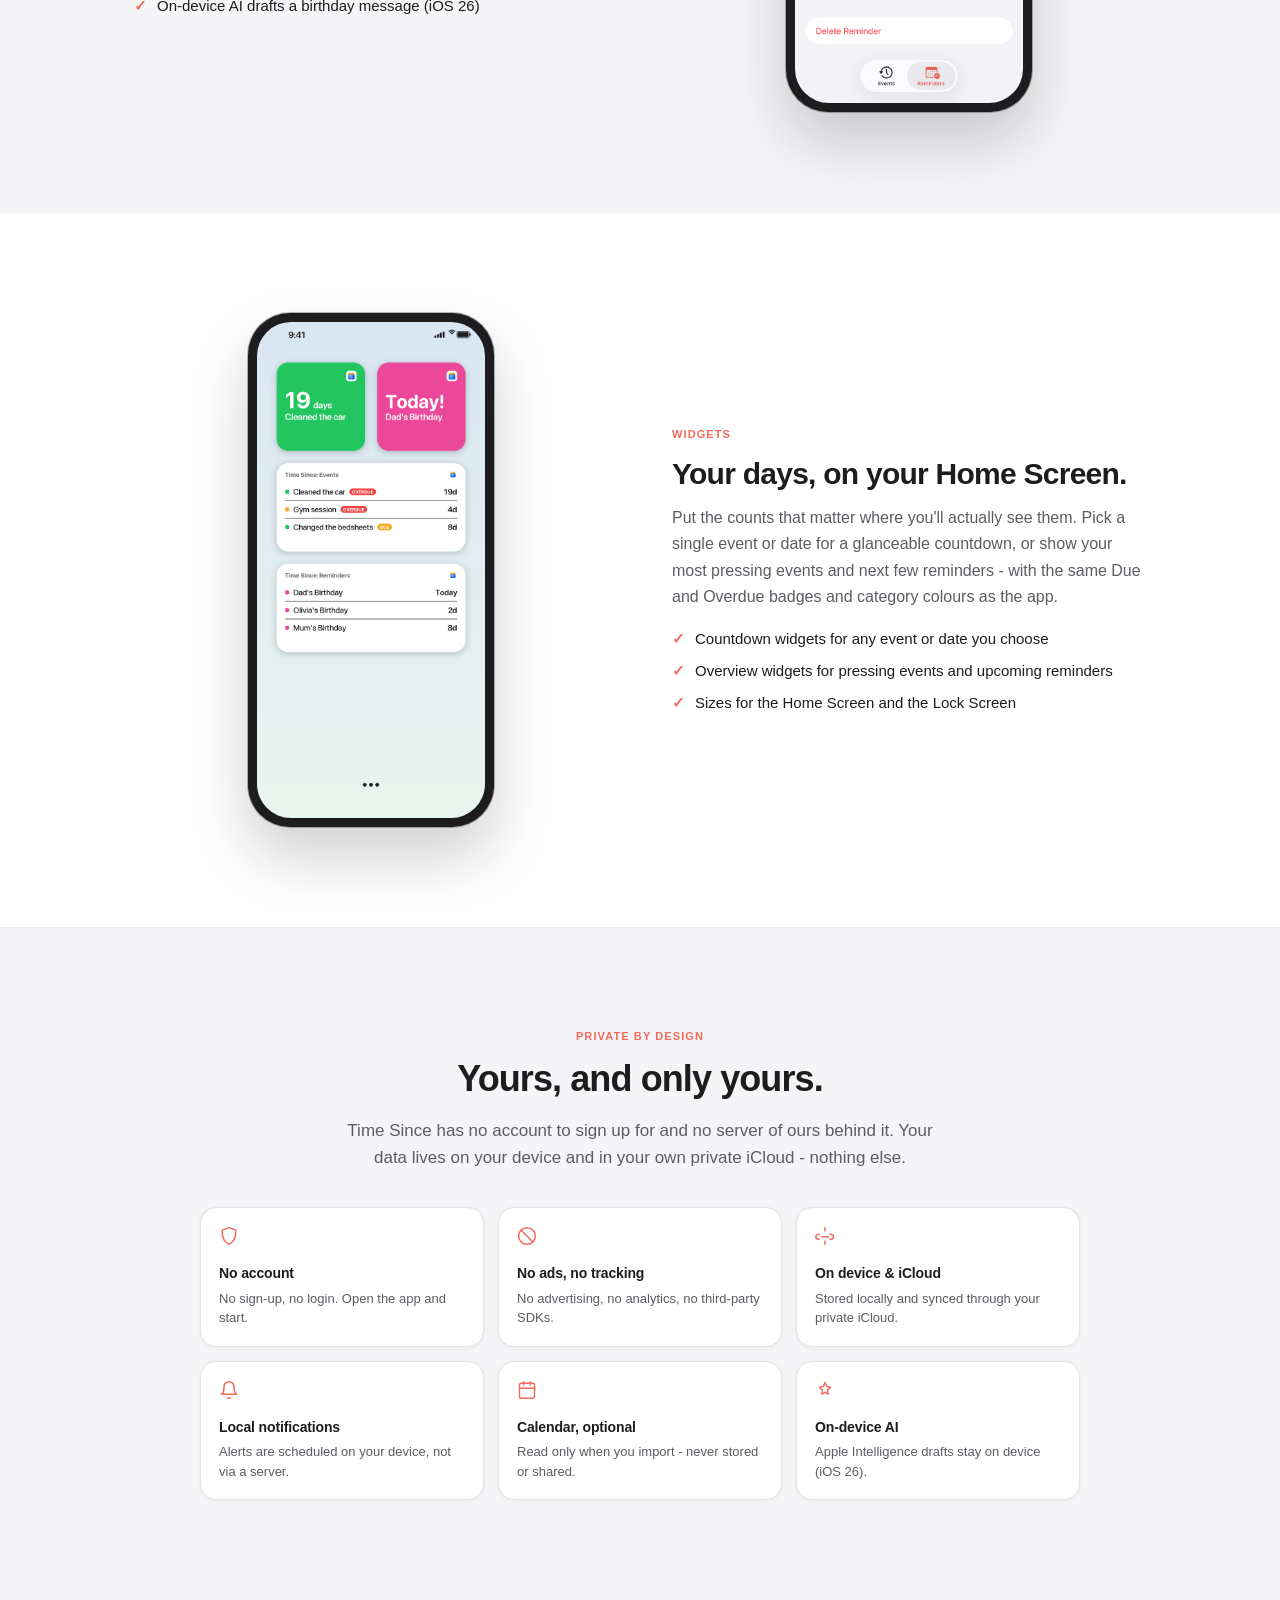
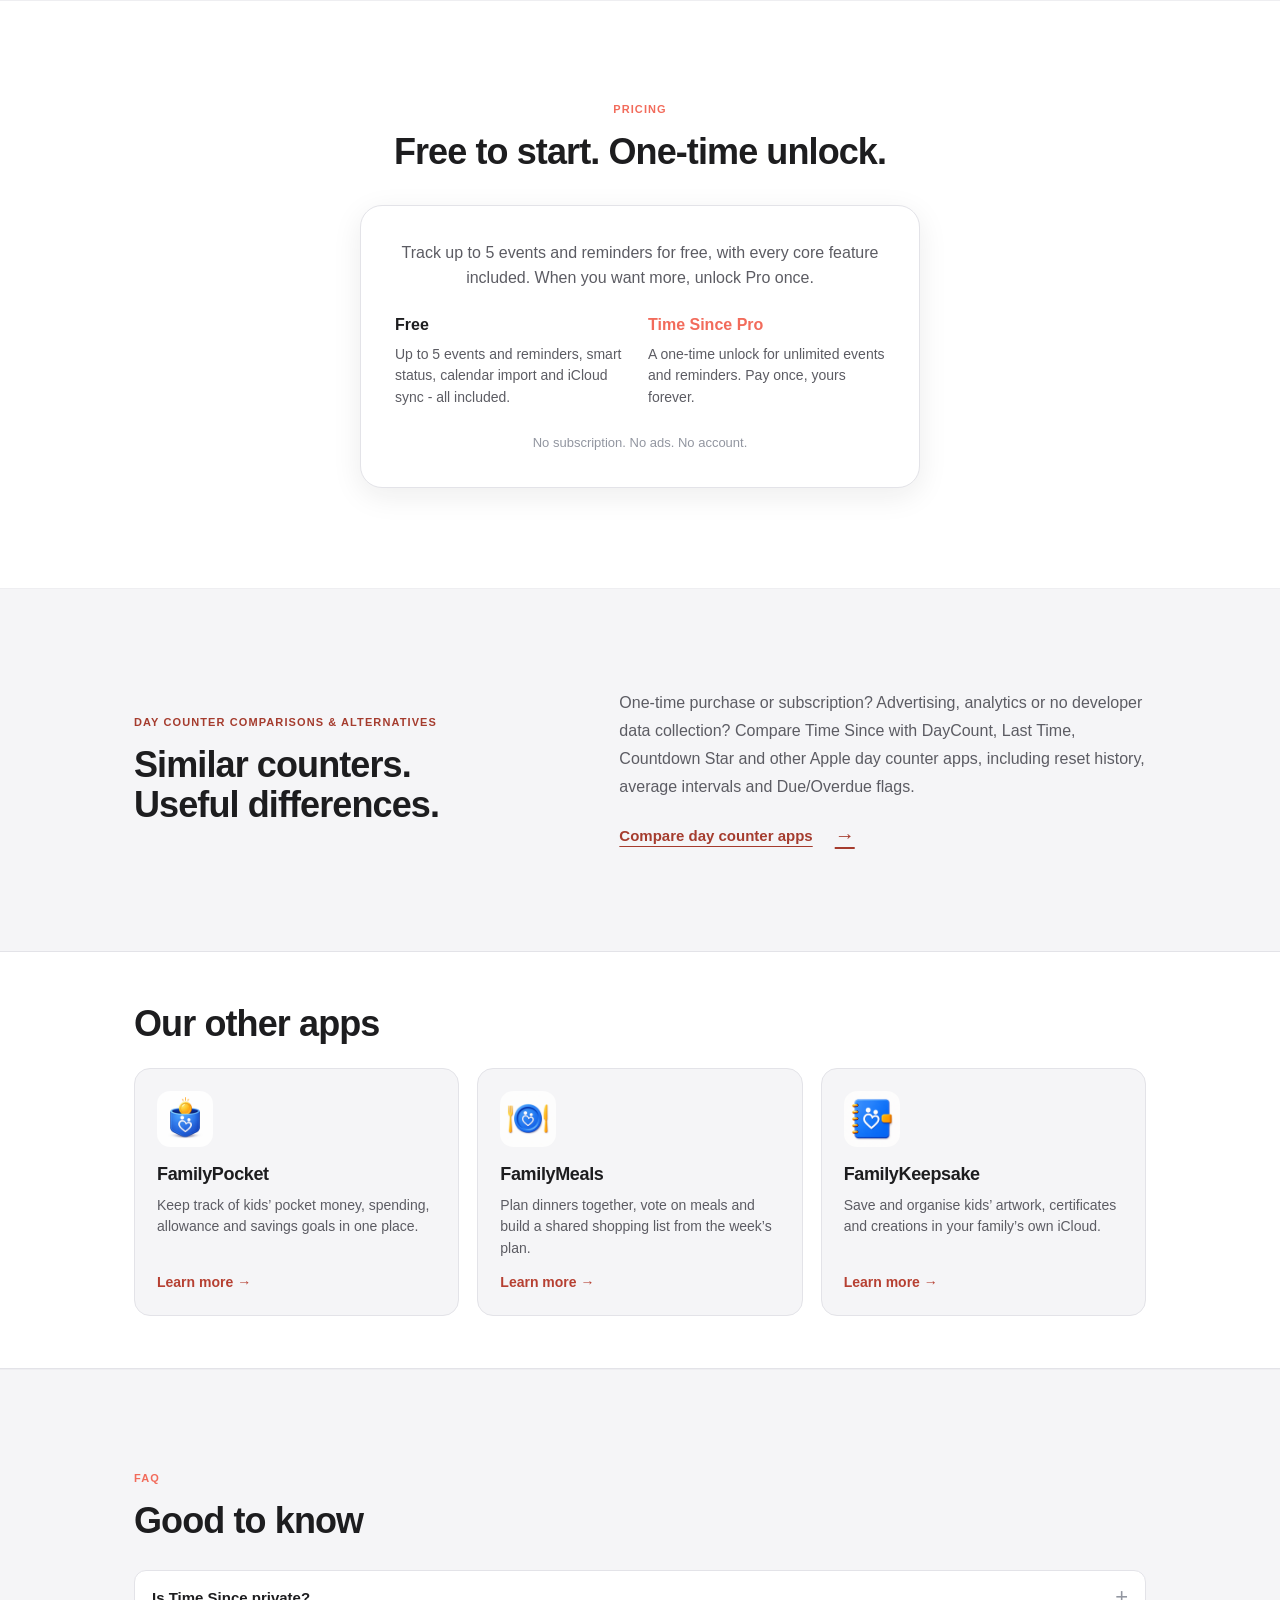
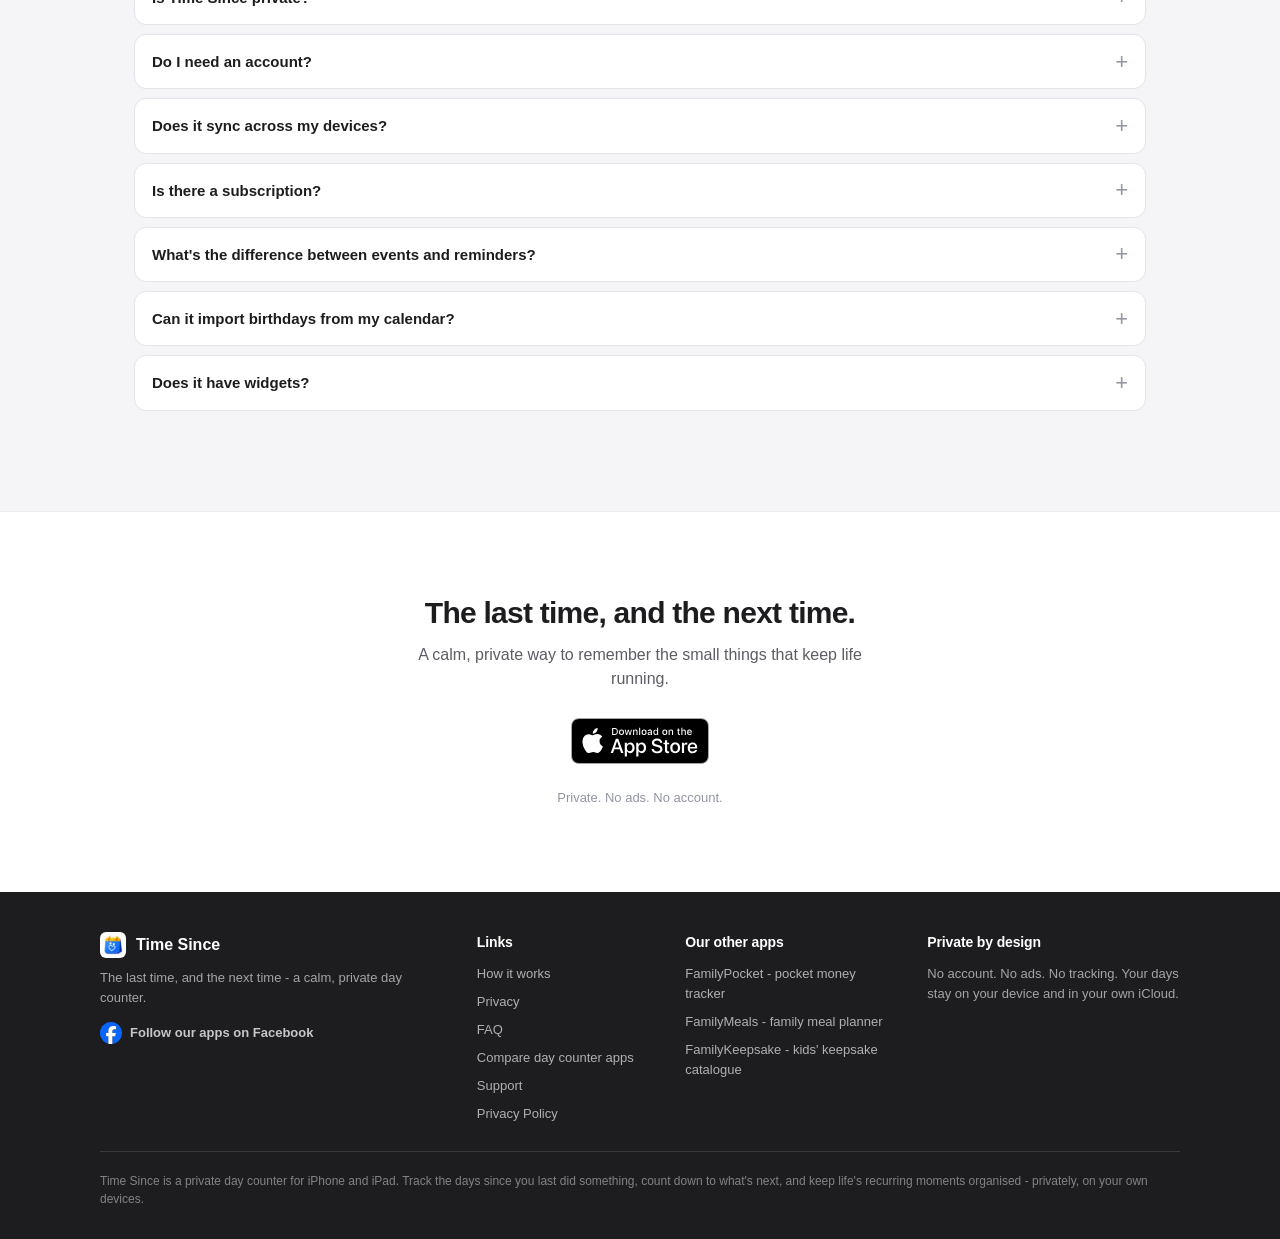
==== commit 1c167a9c: "Publish Time Since day counter comparison and alternatives" ====
--- a/index.html
+++ b/index.html
@@ -313,7 +313,7 @@
       .feature h2 { font-size: 30px; }
     }
   </style>
-</head>
+<link rel="stylesheet" href="/comparison-links.css"></head>
 <body>
 
 <!-- ── NAV ── -->
@@ -324,6 +324,7 @@
   </a>
   <div class="nav-links">
     <a href="#two">How it works</a>
+    <a href="/compare-day-counter-apps/">Compare apps</a>
     <a href="#privacy">Privacy</a>
     <a href="#faq">FAQ</a>
   </div>
@@ -577,6 +578,8 @@
 </section>
 
 <!-- ── Our other apps ── -->
+<section class="comparison-intro" id="compare" aria-labelledby="compare-heading"><div class="inner"><div><div class="sec-eyebrow">Day counter comparisons &amp; alternatives</div><h2 class="sec-h2" id="compare-heading">Similar counters.<br>Useful differences.</h2></div><div class="compare-intro-copy"><p>One-time purchase or subscription? Advertising, analytics or no developer data collection? Compare Time Since with DayCount, Last Time, Countdown Star and other Apple day counter apps, including reset history, average intervals and Due/Overdue flags.</p><a class="compare-page-link" href="/compare-day-counter-apps/">Compare day counter apps <span aria-hidden="true">→</span></a></div></div></section>
+
 <section class="other-apps" id="other-apps" aria-labelledby="other-apps-heading">
   <div class="other-apps-inner">
     <h2 class="sec-h2" id="other-apps-heading">Our other apps</h2>
@@ -683,6 +686,7 @@
         <li><a href="#two">How it works</a></li>
         <li><a href="#privacy">Privacy</a></li>
         <li><a href="#faq">FAQ</a></li>
+        <li><a href="/compare-day-counter-apps/">Compare day counter apps</a></li>
         <li><a href="/support.html">Support</a></li>
         <li><a href="/privacy.html">Privacy Policy</a></li>
       </ul>
--- a/comparison-links.css
+++ b/comparison-links.css
@@ -0,0 +1 @@
+.comparison-intro { background:var(--bg); }.comparison-intro .inner { display:grid; gap:24px; }.comparison-intro .sec-h2 { margin-bottom:0; }.compare-intro-copy p { color:var(--text-sec); font-size:16px; line-height:1.75; margin-bottom:19px; max-width:620px; }.compare-page-link { display:inline-flex; gap:22px; align-items:center; color:#a53c2e; font-size:15px; font-weight:650; text-decoration:underline; text-underline-offset:5px; }.compare-page-link span { text-decoration:none; font-size:20px; }@media(min-width:768px) { .comparison-intro .inner { grid-template-columns:1fr 1.25fr; gap:64px; align-items:center; } }.compare-page-link:focus-visible { outline:3px solid #a53c2e; outline-offset:5px; }.comparison-intro .sec-eyebrow { color:#a53c2e; }
